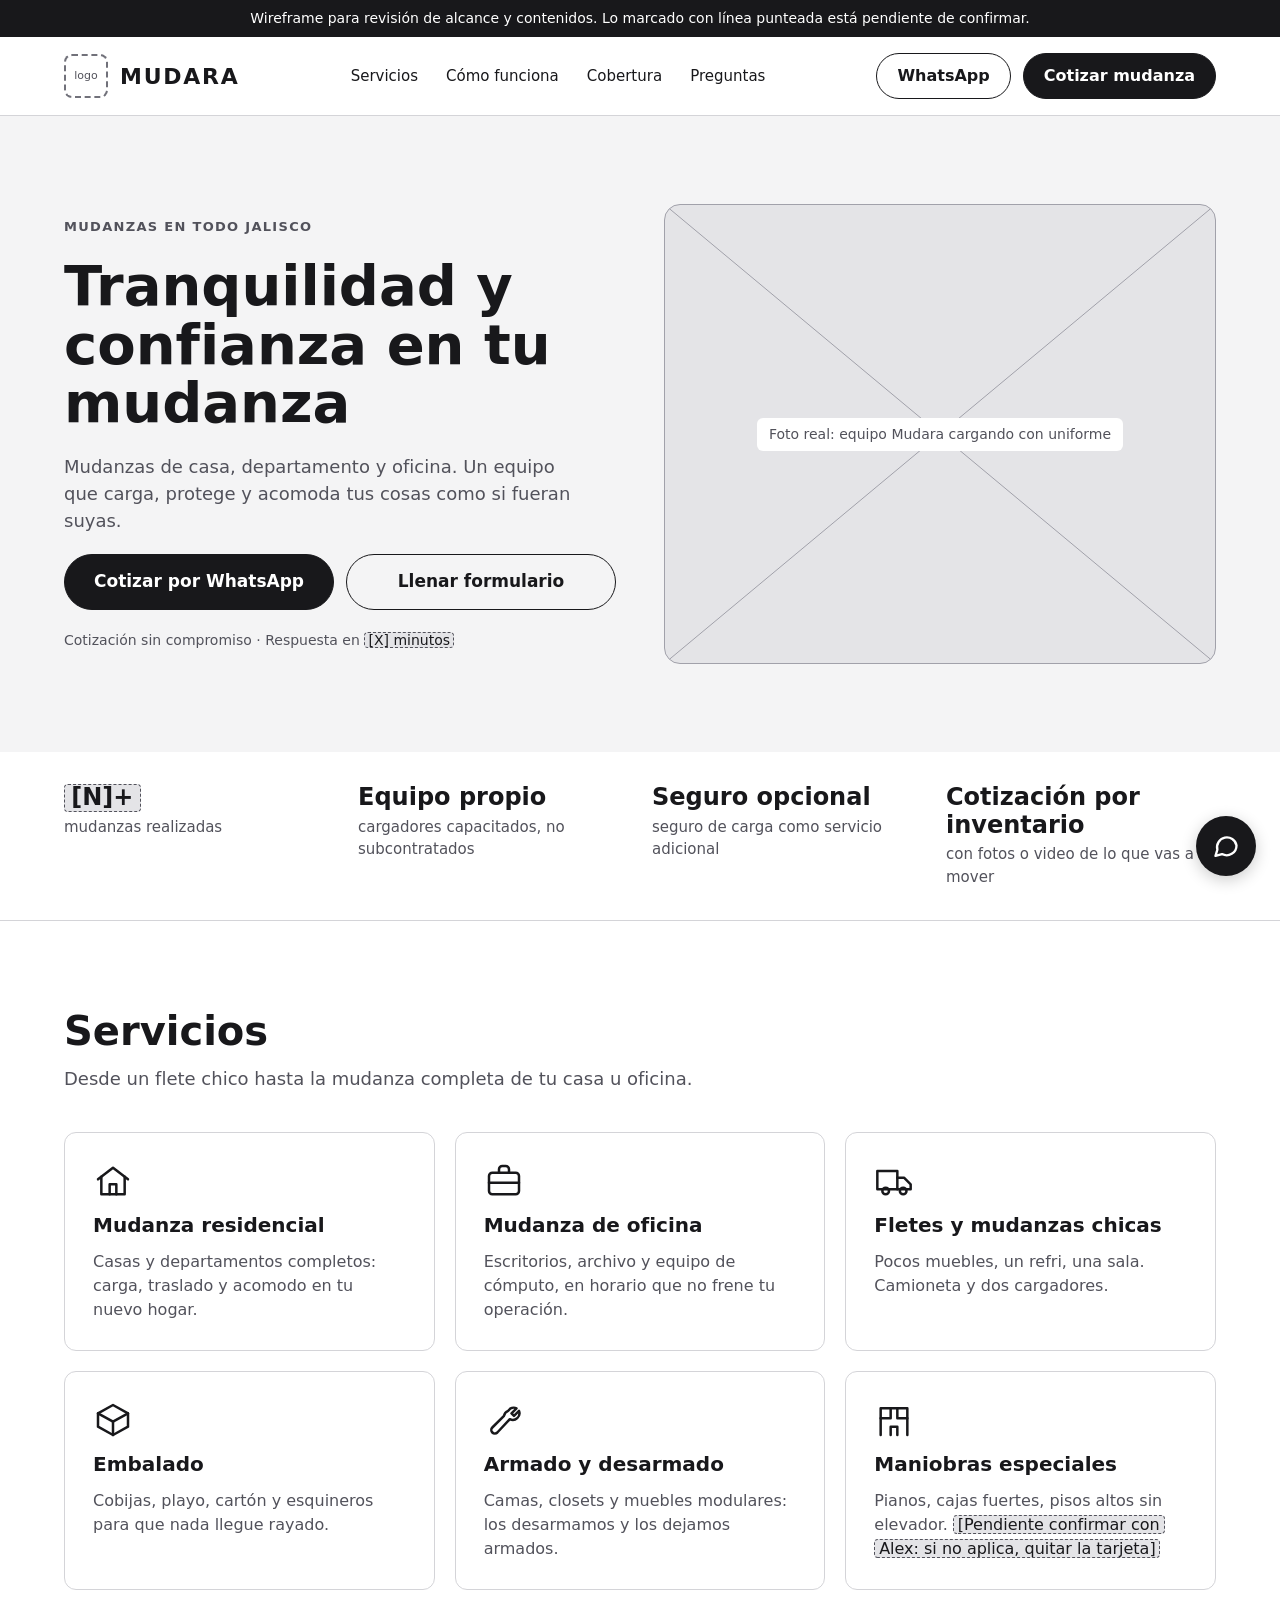
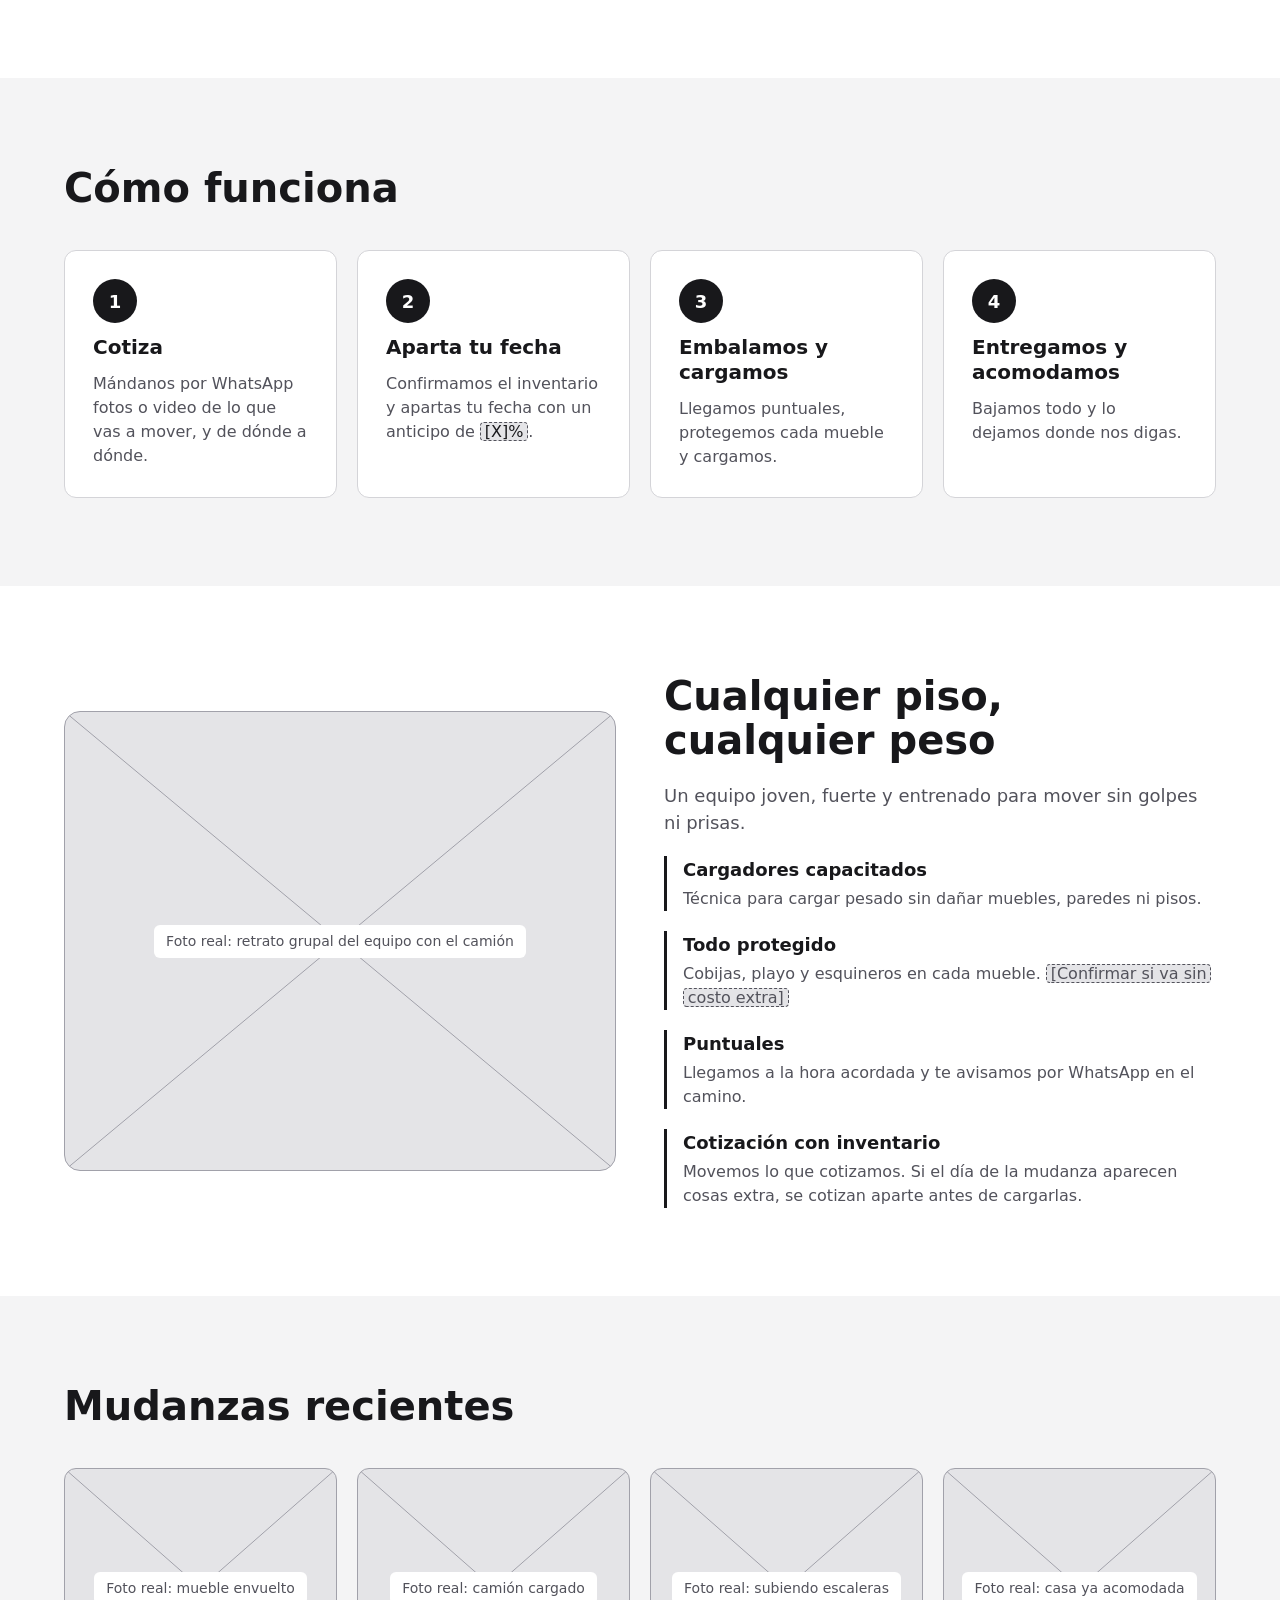
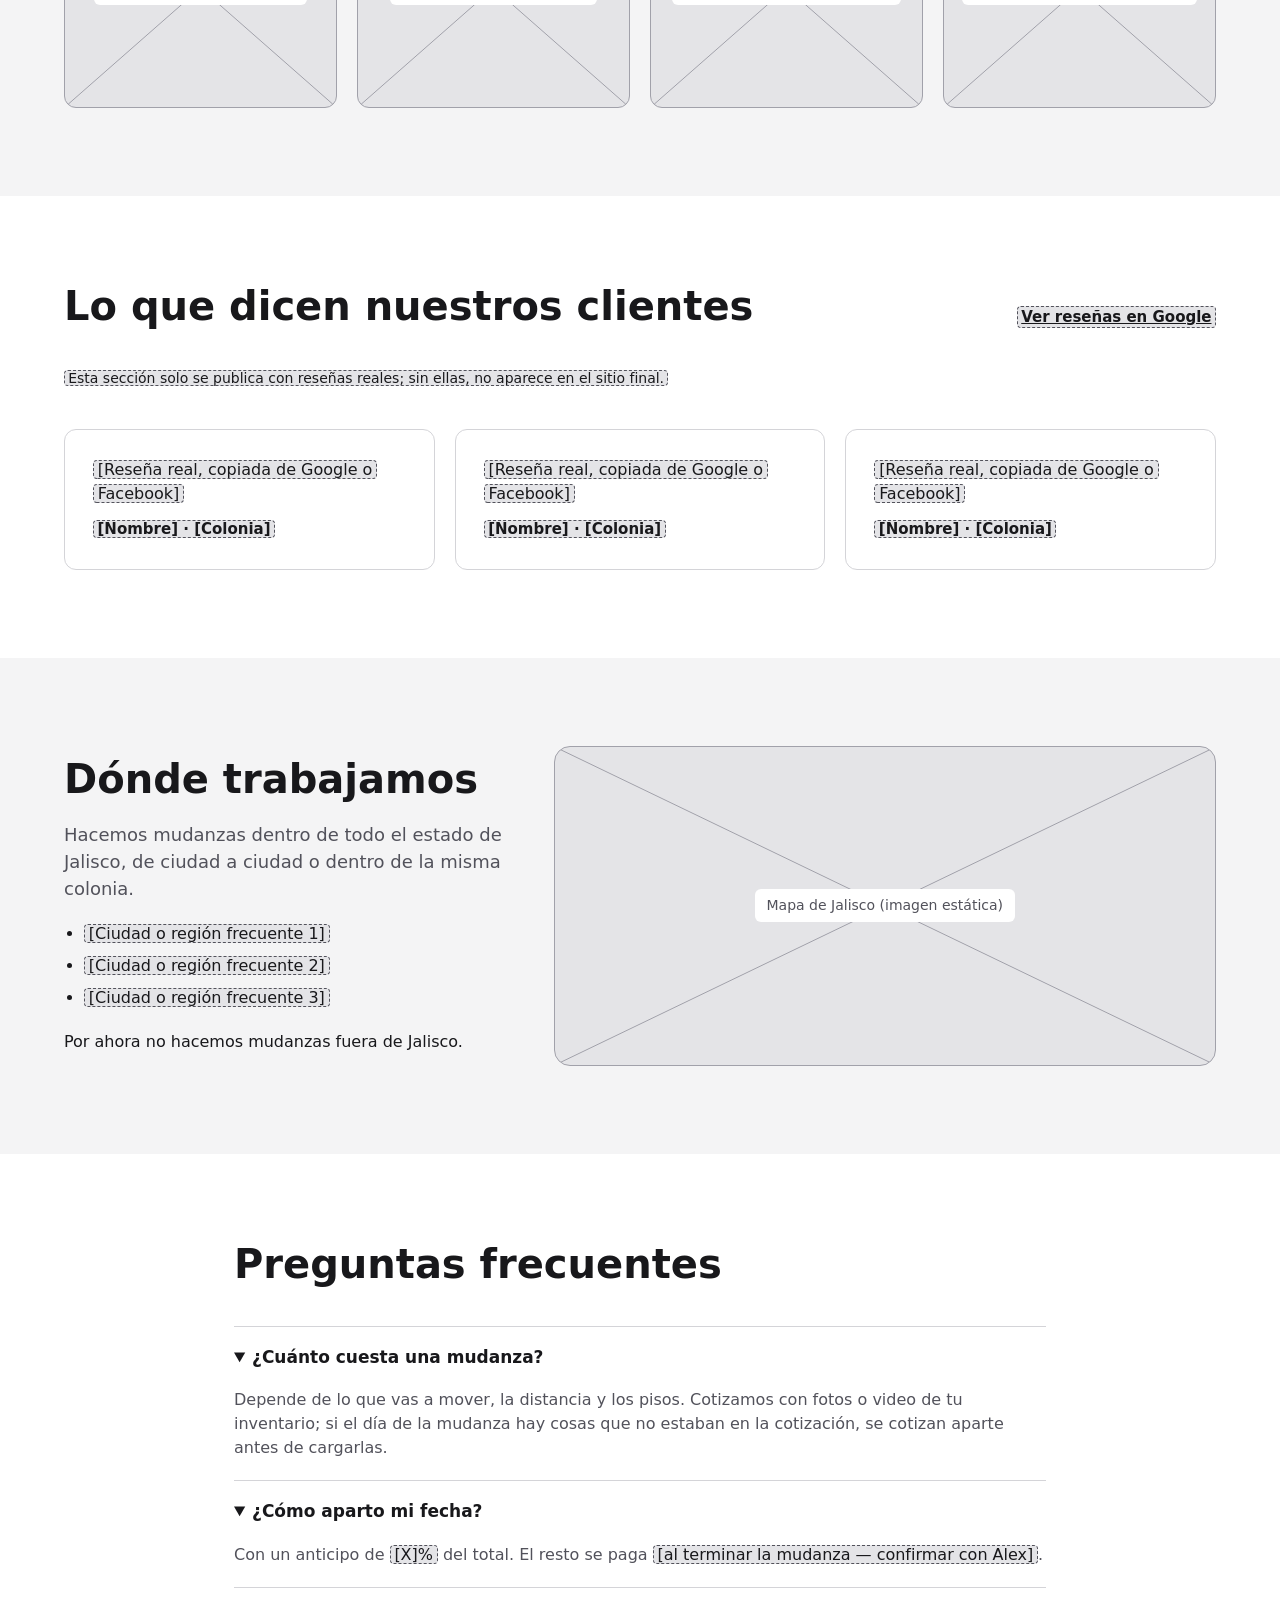
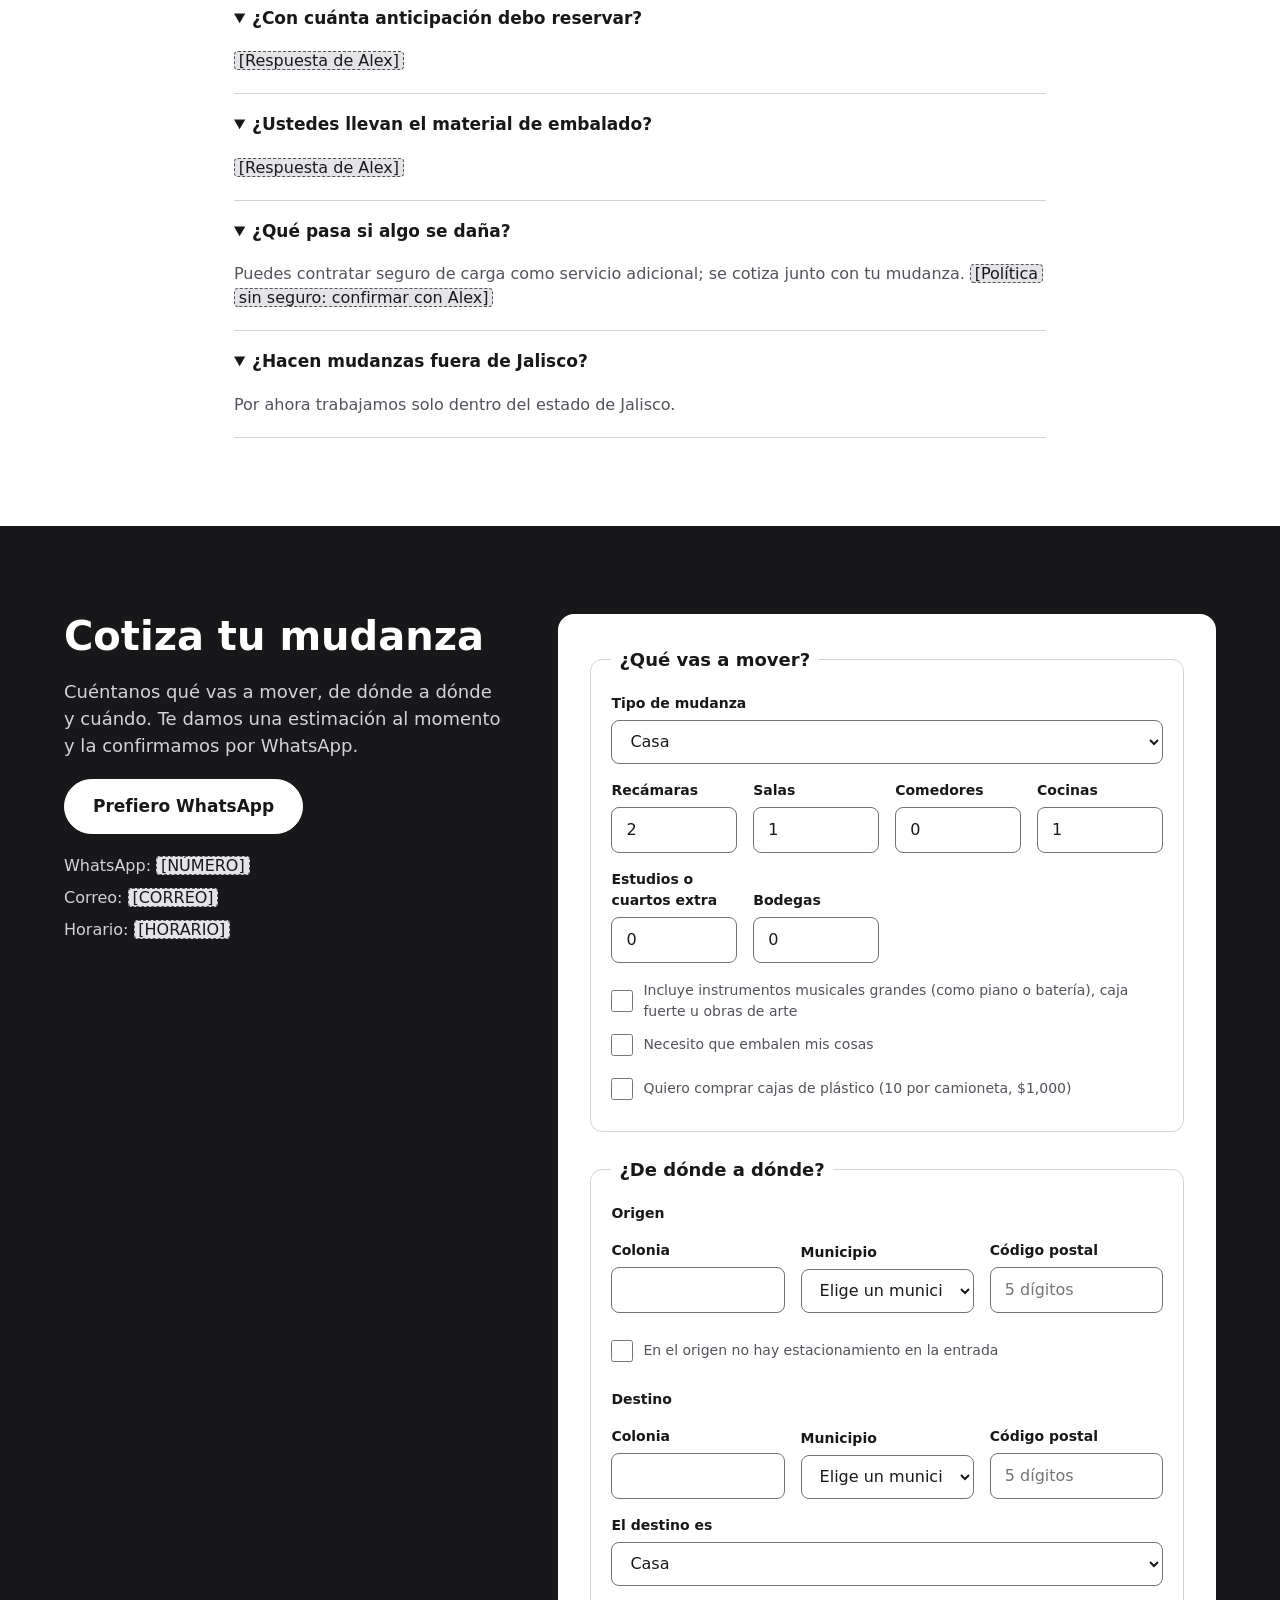
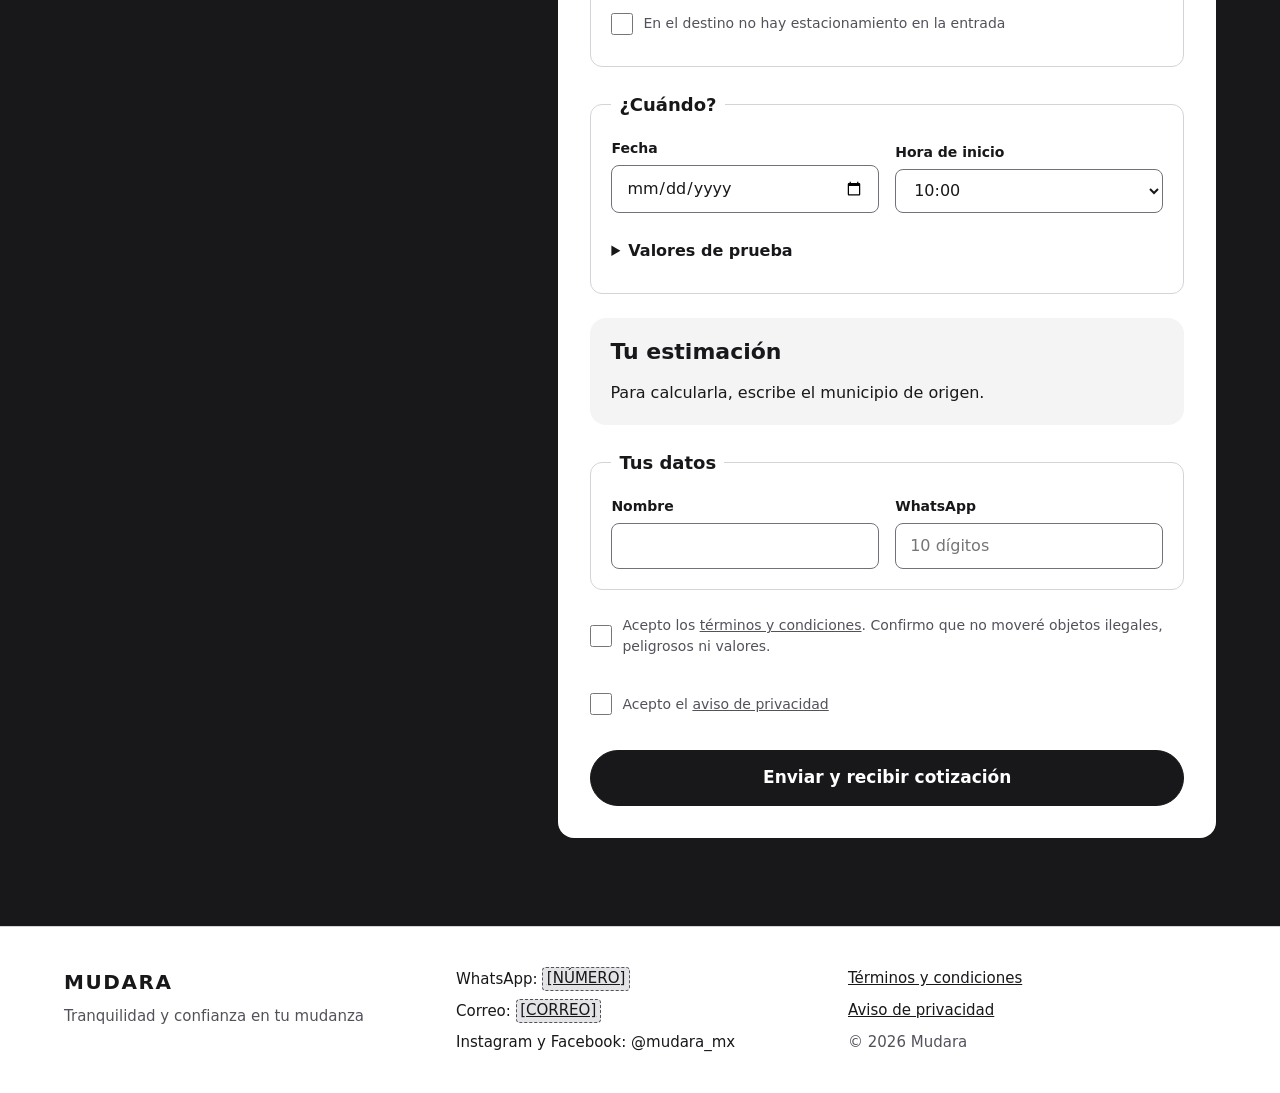
==== index.html @ be25992a "Cotizador en la página, términos y casillas de aceptación Co-Authored-By: Claude Fable 5.2 <noreply@" ====
<!doctype html>
<html lang="es-MX">
<head>
<meta charset="utf-8">
<meta name="viewport" content="width=device-width, initial-scale=1">
<link rel="icon" href="data:,">
<title>Mudara | Mudanzas en Jalisco</title>
<meta name="description" content="Mudanzas en Jalisco de casa, departamento y oficina, con embalado y equipo propio. Pide tu cotización por WhatsApp o con nuestro formulario.">
<!-- Versión de revisión: quitar esta línea al lanzar (ver README) -->
<meta name="robots" content="noindex, nofollow">
<meta property="og:type" content="website">
<meta property="og:locale" content="es_MX">
<meta property="og:site_name" content="Mudara">
<meta property="og:title" content="Mudara | Mudanzas en Jalisco">
<meta property="og:description" content="Tranquilidad y confianza en tu mudanza. Cotiza por WhatsApp o con nuestro formulario.">
<meta property="og:image" content="https://danilili.github.io/mudara-web/assets/img/og.jpg">
<meta property="og:image:width" content="1200">
<meta property="og:image:height" content="630">
<meta name="twitter:card" content="summary_large_image">
<meta name="twitter:title" content="Mudara | Mudanzas en Jalisco">
<meta name="twitter:description" content="Tranquilidad y confianza en tu mudanza. Cotiza por WhatsApp o con nuestro formulario.">
<meta name="twitter:image" content="https://danilili.github.io/mudara-web/assets/img/og.jpg">
<link rel="stylesheet" href="assets/css/tokens.css">
<link rel="stylesheet" href="assets/css/main.css?v=4">
</head>
<body>
<a class="saltar" href="#contenido">Saltar al contenido</a>

<div class="aviso-revision" data-solo-revision>Wireframe para revisión de alcance y contenidos. Lo marcado con línea punteada está pendiente de confirmar.</div>

<header class="encabezado">
  <div class="contenedor">
    <div class="encabezado-fila">
      <a class="marca" href="#inicio">
        <span class="marca-logo">logo</span>
        <span class="marca-nombre">MUDARA</span>
      </a>
      <nav class="nav-principal" aria-label="Principal">
        <a href="#servicios">Servicios</a>
        <a href="#como-funciona">Cómo funciona</a>
        <a href="#cobertura">Cobertura</a>
        <a href="#preguntas">Preguntas</a>
      </nav>
      <div class="encabezado-acciones">
        <a class="boton boton-borde" href="#cotizar" data-whatsapp>WhatsApp</a>
        <a class="boton boton-relleno" href="#cotizar">Cotizar mudanza</a>
      </div>
      <button class="boton-menu" type="button" aria-label="Abrir menú" aria-expanded="false" aria-controls="menu-movil" data-menu-boton>
        <svg aria-hidden="true" width="24" height="24" viewBox="0 0 24 24" fill="none" stroke="currentColor" stroke-width="2" stroke-linecap="round"><path d="M4 7h16M4 12h16M4 17h16"/></svg>
      </button>
    </div>
    <nav class="menu-movil" id="menu-movil" aria-label="Menú" hidden data-menu>
      <a href="#servicios">Servicios</a>
      <a href="#como-funciona">Cómo funciona</a>
      <a href="#cobertura">Cobertura</a>
      <a href="#preguntas">Preguntas</a>
    </nav>
  </div>
</header>

<main id="contenido">

<section class="seccion seccion-alterna" id="inicio">
  <div class="contenedor portada-rejilla">
    <div class="portada-texto">
      <span class="etiqueta">Mudanzas en todo Jalisco</span>
      <h1>Tranquilidad y confianza en tu mudanza</h1>
      <p class="intro">Mudanzas de casa, departamento y oficina. Un equipo que carga, protege y acomoda tus cosas como si fueran suyas.</p>
      <div class="acciones">
        <a class="boton boton-relleno boton-grande" href="#cotizar" data-whatsapp>Cotizar por WhatsApp</a>
        <a class="boton boton-borde boton-grande" href="#cotizar">Llenar formulario</a>
      </div>
      <p class="microcopy">Cotización sin compromiso · Respuesta en <span class="pendiente" data-config="tiempoRespuesta">[X] minutos</span></p>
    </div>
    <div class="foto foto-alta" role="img" aria-label="Espacio para foto real del equipo Mudara cargando con uniforme">
      <svg aria-hidden="true" viewBox="0 0 100 100" preserveAspectRatio="none"><line x1="0" y1="0" x2="100" y2="100"/><line x1="100" y1="0" x2="0" y2="100"/></svg>
      <span>Foto real: equipo Mudara cargando con uniforme</span>
    </div>
  </div>
</section>

<section class="franja" aria-label="Por qué confiar en Mudara">
  <div class="contenedor franja-rejilla">
    <div class="dato" data-config-hide-if-empty>
      <strong class="pendiente" data-config="mudanzasRealizadas">[N]+</strong>
      <span>mudanzas realizadas</span>
    </div>
    <div class="dato"><strong>Equipo propio</strong><span>cargadores capacitados, no subcontratados</span></div>
    <div class="dato"><strong>Seguro opcional</strong><span>seguro de carga como servicio adicional</span></div>
    <div class="dato"><strong>Cotización por inventario</strong><span>con fotos o video de lo que vas a mover</span></div>
  </div>
</section>

<section class="seccion" id="servicios">
  <div class="contenedor pila">
    <div class="titulo-seccion">
      <h2>Servicios</h2>
      <p class="intro">Desde un flete chico hasta la mudanza completa de tu casa u oficina.</p>
    </div>
    <div class="rejilla-tarjetas">
      <article class="tarjeta">
        <svg class="icono" aria-hidden="true" viewBox="0 0 24 24"><path d="M3 11l9-7 9 7"/><path d="M5 9.5V20h14V9.5"/><path d="M10 20v-6h4v6"/></svg>
        <h3>Mudanza residencial</h3>
        <p>Casas y departamentos completos: carga, traslado y acomodo en tu nuevo hogar.</p>
      </article>
      <article class="tarjeta">
        <svg class="icono" aria-hidden="true" viewBox="0 0 24 24"><rect x="3" y="7" width="18" height="13" rx="2"/><path d="M9 7V5a2 2 0 0 1 2-2h2a2 2 0 0 1 2 2v2"/><path d="M3 13h18"/></svg>
        <h3>Mudanza de oficina</h3>
        <p>Escritorios, archivo y equipo de cómputo, en horario que no frene tu operación.</p>
      </article>
      <article class="tarjeta">
        <svg class="icono" aria-hidden="true" viewBox="0 0 24 24"><path d="M2 6h12v11H2z"/><path d="M14 10h4l4 4v3h-8"/><circle cx="7" cy="18" r="2"/><circle cx="17.5" cy="18" r="2"/></svg>
        <h3>Fletes y mudanzas chicas</h3>
        <p>Pocos muebles, un refri, una sala. Camioneta y dos cargadores.</p>
      </article>
      <article class="tarjeta">
        <svg class="icono" aria-hidden="true" viewBox="0 0 24 24"><path d="M12 3l9 5v8l-9 5-9-5V8z"/><path d="M3 8l9 5 9-5"/><path d="M12 13v8"/></svg>
        <h3>Embalado</h3>
        <p>Cobijas, playo, cartón y esquineros para que nada llegue rayado.</p>
      </article>
      <article class="tarjeta">
        <svg class="icono" aria-hidden="true" viewBox="0 0 24 24"><path d="M14.5 6.5a4 4 0 0 1 5-1.5l-3 3 1.5 1.5 3-3a4 4 0 0 1-5.5 5L8 19.5a2.1 2.1 0 0 1-3-3l7-7a4 4 0 0 1 2.5-3z"/></svg>
        <h3>Armado y desarmado</h3>
        <p>Camas, closets y muebles modulares: los desarmamos y los dejamos armados.</p>
      </article>
      <article class="tarjeta">
        <svg class="icono" aria-hidden="true" viewBox="0 0 24 24"><path d="M4 21V5h16v16"/><path d="M4 11h6V5"/><path d="M10 21v-5h4v5"/><path d="M14 5v6h6"/></svg>
        <h3>Maniobras especiales</h3>
        <p>Pianos, cajas fuertes, pisos altos sin elevador. <span class="pendiente">[Pendiente confirmar con Alex: si no aplica, quitar la tarjeta]</span></p>
      </article>
    </div>
  </div>
</section>

<section class="seccion seccion-alterna" id="como-funciona">
  <div class="contenedor pila">
    <h2>Cómo funciona</h2>
    <ol class="rejilla-tarjetas rejilla-pasos">
      <li class="tarjeta">
        <span class="numero" aria-hidden="true">1</span>
        <h3>Cotiza</h3>
        <p>Mándanos por WhatsApp fotos o video de lo que vas a mover, y de dónde a dónde.</p>
      </li>
      <li class="tarjeta">
        <span class="numero" aria-hidden="true">2</span>
        <h3>Aparta tu fecha</h3>
        <p>Confirmamos el inventario y apartas tu fecha con un anticipo de <span class="pendiente" data-config="anticipoPorcentaje">[X]%</span>.</p>
      </li>
      <li class="tarjeta">
        <span class="numero" aria-hidden="true">3</span>
        <h3>Embalamos y cargamos</h3>
        <p>Llegamos puntuales, protegemos cada mueble y cargamos.</p>
      </li>
      <li class="tarjeta">
        <span class="numero" aria-hidden="true">4</span>
        <h3>Entregamos y acomodamos</h3>
        <p>Bajamos todo y lo dejamos donde nos digas.</p>
      </li>
    </ol>
  </div>
</section>

<section class="seccion" aria-labelledby="equipo-titulo">
  <div class="contenedor equipo-rejilla">
    <div class="foto foto-alta" role="img" aria-label="Espacio para retrato grupal real del equipo con el camión">
      <svg aria-hidden="true" viewBox="0 0 100 100" preserveAspectRatio="none"><line x1="0" y1="0" x2="100" y2="100"/><line x1="100" y1="0" x2="0" y2="100"/></svg>
      <span>Foto real: retrato grupal del equipo con el camión</span>
    </div>
    <div class="equipo-texto">
      <h2 id="equipo-titulo">Cualquier piso, cualquier peso</h2>
      <p class="intro">Un equipo joven, fuerte y entrenado para mover sin golpes ni prisas.</p>
      <ul class="razones">
        <li><strong>Cargadores capacitados</strong><span>Técnica para cargar pesado sin dañar muebles, paredes ni pisos.</span></li>
        <li><strong>Todo protegido</strong><span>Cobijas, playo y esquineros en cada mueble. <span class="pendiente">[Confirmar si va sin costo extra]</span></span></li>
        <li><strong>Puntuales</strong><span>Llegamos a la hora acordada y te avisamos por WhatsApp en el camino.</span></li>
        <li><strong>Cotización con inventario</strong><span>Movemos lo que cotizamos. Si el día de la mudanza aparecen cosas extra, se cotizan aparte antes de cargarlas.</span></li>
      </ul>
    </div>
  </div>
</section>

<section class="seccion seccion-alterna" aria-labelledby="recientes-titulo">
  <div class="contenedor pila">
    <h2 id="recientes-titulo">Mudanzas recientes</h2>
    <div class="galeria">
      <div class="foto" role="img" aria-label="Espacio para foto real de un mueble envuelto">
        <svg aria-hidden="true" viewBox="0 0 100 100" preserveAspectRatio="none"><line x1="0" y1="0" x2="100" y2="100"/><line x1="100" y1="0" x2="0" y2="100"/></svg>
        <span>Foto real: mueble envuelto</span>
      </div>
      <div class="foto" role="img" aria-label="Espacio para foto real del camión cargado">
        <svg aria-hidden="true" viewBox="0 0 100 100" preserveAspectRatio="none"><line x1="0" y1="0" x2="100" y2="100"/><line x1="100" y1="0" x2="0" y2="100"/></svg>
        <span>Foto real: camión cargado</span>
      </div>
      <div class="foto" role="img" aria-label="Espacio para foto real del equipo subiendo escaleras">
        <svg aria-hidden="true" viewBox="0 0 100 100" preserveAspectRatio="none"><line x1="0" y1="0" x2="100" y2="100"/><line x1="100" y1="0" x2="0" y2="100"/></svg>
        <span>Foto real: subiendo escaleras</span>
      </div>
      <div class="foto" role="img" aria-label="Espacio para foto real de una casa ya acomodada">
        <svg aria-hidden="true" viewBox="0 0 100 100" preserveAspectRatio="none"><line x1="0" y1="0" x2="100" y2="100"/><line x1="100" y1="0" x2="0" y2="100"/></svg>
        <span>Foto real: casa ya acomodada</span>
      </div>
    </div>
  </div>
</section>

<section class="seccion" aria-labelledby="resenas-titulo" data-resenas hidden>
  <div class="contenedor pila">
    <div class="resenas-titulo">
      <h2 id="resenas-titulo">Lo que dicen nuestros clientes</h2>
      <a class="pendiente" href="#resenas-titulo" data-resenas-enlace>Ver reseñas en Google</a>
    </div>
    <p class="nota-revision" data-resenas-nota><span class="pendiente">Esta sección solo se publica con reseñas reales; sin ellas, no aparece en el sitio final.</span></p>
    <div class="rejilla-tarjetas" data-resenas-lista>
      <figure class="tarjeta resena"><blockquote><span class="pendiente">[Reseña real, copiada de Google o Facebook]</span></blockquote><figcaption><span class="pendiente">[Nombre] · [Colonia]</span></figcaption></figure>
      <figure class="tarjeta resena"><blockquote><span class="pendiente">[Reseña real, copiada de Google o Facebook]</span></blockquote><figcaption><span class="pendiente">[Nombre] · [Colonia]</span></figcaption></figure>
      <figure class="tarjeta resena"><blockquote><span class="pendiente">[Reseña real, copiada de Google o Facebook]</span></blockquote><figcaption><span class="pendiente">[Nombre] · [Colonia]</span></figcaption></figure>
    </div>
  </div>
</section>

<section class="seccion seccion-alterna" id="cobertura">
  <div class="contenedor cobertura-rejilla">
    <div class="cobertura-texto">
      <h2>Dónde trabajamos</h2>
      <p class="intro">Hacemos mudanzas dentro de todo el estado de Jalisco, de ciudad a ciudad o dentro de la misma colonia.</p>
      <ul class="lista-ciudades" data-ciudades>
        <li><span class="pendiente">[Ciudad o región frecuente 1]</span></li>
        <li><span class="pendiente">[Ciudad o región frecuente 2]</span></li>
        <li><span class="pendiente">[Ciudad o región frecuente 3]</span></li>
      </ul>
      <p>Por ahora no hacemos mudanzas fuera de Jalisco.</p>
    </div>
    <div class="foto" role="img" aria-label="Espacio para mapa estático de Jalisco">
      <svg aria-hidden="true" viewBox="0 0 100 100" preserveAspectRatio="none"><line x1="0" y1="0" x2="100" y2="100"/><line x1="100" y1="0" x2="0" y2="100"/></svg>
      <span>Mapa de Jalisco (imagen estática)</span>
    </div>
  </div>
</section>

<section class="seccion" id="preguntas">
  <div class="contenedor preguntas pila">
    <h2>Preguntas frecuentes</h2>
    <div class="preguntas-lista">
      <details>
        <summary>¿Cuánto cuesta una mudanza?</summary>
        <p>Depende de lo que vas a mover, la distancia y los pisos. Cotizamos con fotos o video de tu inventario; si el día de la mudanza hay cosas que no estaban en la cotización, se cotizan aparte antes de cargarlas.</p>
      </details>
      <details>
        <summary>¿Cómo aparto mi fecha?</summary>
        <p>Con un anticipo de <span class="pendiente" data-config="anticipoPorcentaje">[X]%</span> del total. El resto se paga <span class="pendiente">[al terminar la mudanza — confirmar con Alex]</span>.</p>
      </details>
      <details>
        <summary>¿Con cuánta anticipación debo reservar?</summary>
        <p><span class="pendiente">[Respuesta de Alex]</span></p>
      </details>
      <details>
        <summary>¿Ustedes llevan el material de embalado?</summary>
        <p><span class="pendiente">[Respuesta de Alex]</span></p>
      </details>
      <details>
        <summary>¿Qué pasa si algo se daña?</summary>
        <p>Puedes contratar seguro de carga como servicio adicional; se cotiza junto con tu mudanza. <span class="pendiente">[Política sin seguro: confirmar con Alex]</span></p>
      </details>
      <details>
        <summary>¿Hacen mudanzas fuera de Jalisco?</summary>
        <p>Por ahora trabajamos solo dentro del estado de Jalisco.</p>
      </details>
    </div>
  </div>
</section>

<section class="seccion seccion-oscura" id="cotizar">
  <div class="contenedor cotizar-rejilla">
    <div class="cotizar-texto">
      <h2>Cotiza tu mudanza</h2>
      <p class="intro">Cuéntanos qué vas a mover, de dónde a dónde y cuándo. Te damos una estimación al momento y la confirmamos por WhatsApp.</p>
      <a class="boton boton-claro boton-grande" href="#cotizar" data-whatsapp>Prefiero WhatsApp</a>
      <div class="cotizar-datos">
        <span>WhatsApp: <span class="pendiente" data-config="whatsapp">[NÚMERO]</span></span>
        <span>Correo: <span class="pendiente" data-config="correo">[CORREO]</span></span>
        <span>Horario: <span class="pendiente" data-config="horario">[HORARIO]</span></span>
      </div>
    </div>

    <form class="formulario cotizador-form" data-formulario data-cotizador>
      <fieldset>
        <legend>¿Qué vas a mover?</legend>
        <label class="campo">Tipo de mudanza
          <select name="tipo">
            <option value="casa">Casa</option>
            <option value="departamento">Departamento</option>
            <option value="oficina">Oficina</option>
            <option value="flete">Solo unas cuantas cosas (flete)</option>
          </select>
        </label>
        <div class="rejilla-numeros" data-tipos="departamento">
          <label class="campo">¿En qué piso está?
            <select name="origenPiso">
              <option value="1">Planta baja</option><option value="2">2.º piso</option><option value="3">3.er piso</option><option value="4">4.º piso</option><option value="5">5.º piso o más</option>
            </select>
          </label>
          <label class="campo-acepto"><input type="checkbox" name="origenElevador"> <span>El edificio tiene elevador</span></label>
        </div>
        <div class="rejilla-numeros" data-tipos="casa departamento">
          <label class="campo">Recámaras <input type="number" name="recamaras" min="0" max="20" value="2" inputmode="numeric"></label>
          <label class="campo">Salas <input type="number" name="salas" min="0" max="20" value="1" inputmode="numeric"></label>
          <label class="campo">Comedores <input type="number" name="comedores" min="0" max="20" value="0" inputmode="numeric"></label>
          <label class="campo">Cocinas <input type="number" name="cocinas" min="0" max="20" value="1" inputmode="numeric"></label>
          <label class="campo">Estudios o cuartos extra <input type="number" name="estudios" min="0" max="20" value="0" inputmode="numeric"></label>
          <label class="campo" data-tipos="casa">Bodegas <input type="number" name="bodegas" min="0" max="20" value="0" inputmode="numeric"></label>
        </div>
        <div data-tipos="casa departamento">
          <label class="campo-acepto"><input type="checkbox" name="especiales"> <span>Incluye instrumentos musicales grandes (como piano o batería), caja fuerte u obras de arte</span></label>
          <label class="campo-acepto"><input type="checkbox" name="embalado"> <span>Necesito que embalen mis cosas</span></label>
          <label class="campo-acepto"><input type="checkbox" name="cajas"> <span>Quiero comprar cajas de plástico (10 por camioneta, $1,000)</span></label>
        </div>
      </fieldset>

      <fieldset>
        <legend>¿De dónde a dónde?</legend>
        <p class="acceso-titulo">Origen</p>
        <div class="rejilla-numeros">
          <label class="campo">Colonia
            <input type="text" name="origenColonia" required data-error="Escribe la colonia de origen.">
          </label>
          <label class="campo">Municipio
            <select name="origen">
              <option value="">Elige un municipio</option>
              <option>Guadalajara</option><option>Zapopan</option><option>San Pedro Tlaquepaque</option><option>Tonalá</option><option>Tlajomulco de Zúñiga</option><option>El Salto</option><option>Ixtlahuacán de los Membrillos</option><option>Juanacatlán</option><option>Zapotlanejo</option><option>Acatlán de Juárez</option>
              <option value="fuera">Otro (fuera de la zona)</option>
            </select>
          </label>
          <label class="campo">Código postal
            <input type="text" name="origenCP" inputmode="numeric" pattern="[0-9]{5}" maxlength="5" placeholder="5 dígitos" required data-error="Escribe el código postal de origen a 5 dígitos.">
          </label>
        </div>
        <label class="campo-acepto"><input type="checkbox" name="origenSinEstacionar"> <span>En el origen no hay estacionamiento en la entrada</span></label>
        <p class="acceso-titulo">Destino</p>
        <div class="rejilla-numeros">
          <label class="campo">Colonia
            <input type="text" name="destinoColonia" required data-error="Escribe la colonia de destino.">
          </label>
          <label class="campo">Municipio
            <select name="destino">
              <option value="">Elige un municipio</option>
              <option>Guadalajara</option><option>Zapopan</option><option>San Pedro Tlaquepaque</option><option>Tonalá</option><option>Tlajomulco de Zúñiga</option><option>El Salto</option><option>Ixtlahuacán de los Membrillos</option><option>Juanacatlán</option><option>Zapotlanejo</option><option>Acatlán de Juárez</option>
              <option value="fuera">Otro (fuera de la zona)</option>
            </select>
          </label>
          <label class="campo">Código postal
            <input type="text" name="destinoCP" inputmode="numeric" pattern="[0-9]{5}" maxlength="5" placeholder="5 dígitos" required data-error="Escribe el código postal de destino a 5 dígitos.">
          </label>
        </div>
        <label class="campo">El destino es
          <select name="destinoTipo">
            <option value="casa">Casa</option>
            <option value="departamento">Departamento</option>
          </select>
        </label>
        <div class="rejilla-numeros" data-destino-depto>
          <label class="campo">¿En qué piso está el destino?
            <select name="destinoPiso">
              <option value="1">Planta baja</option><option value="2">2.º piso</option><option value="3">3.er piso</option><option value="4">4.º piso</option><option value="5">5.º piso o más</option>
            </select>
          </label>
          <label class="campo-acepto"><input type="checkbox" name="destinoElevador"> <span>El edificio tiene elevador</span></label>
        </div>
        <label class="campo-acepto"><input type="checkbox" name="destinoSinEstacionar"> <span>En el destino no hay estacionamiento en la entrada</span></label>
      </fieldset>

      <fieldset>
        <legend>¿Cuándo?</legend>
        <div class="rejilla-numeros">
          <label class="campo">Fecha <input type="date" name="fecha"></label>
          <label class="campo">Hora de inicio
            <select name="horario">
              <option>10:00</option><option>12:00</option><option>14:00</option><option>16:00</option><option>18:00</option><option>20:00</option>
            </select>
          </label>
        </div>
        <details class="supuestos" data-solo-revision>
          <summary>Valores de prueba</summary>
          <label class="campo">Precio de la gasolina por litro <input type="number" name="gasolina" min="0" step="0.01" inputmode="decimal"></label>
          <label class="campo">Kilómetros reales (vacío usa el promedio) <input type="number" name="km" min="0" step="0.1" inputmode="decimal"></label>
        </details>
      </fieldset>

      <div class="cotizador-resultado" aria-live="polite" data-resultado></div>

      <fieldset>
        <legend>Tus datos</legend>
        <div class="rejilla-numeros">
          <label class="campo">Nombre
            <input type="text" name="nombre" autocomplete="name" required data-mensaje="Nombre" data-error="Escribe tu nombre.">
          </label>
          <label class="campo">WhatsApp
            <input type="tel" name="whatsapp" autocomplete="tel-national" inputmode="numeric" pattern="[0-9]{10}" maxlength="10" placeholder="10 dígitos" required data-mensaje="WhatsApp" data-error="Escribe tu WhatsApp a 10 dígitos, sin espacios.">
          </label>
        </div>
      </fieldset>
      <input type="hidden" name="solicitud" data-mensaje="Solicitud" data-resumen>
      <div class="trampa" aria-hidden="true">
        <label>No llenar este campo
          <input type="text" name="sitio" tabindex="-1" autocomplete="off" data-trampa>
        </label>
      </div>
      <label class="campo-acepto">
        <input type="checkbox" required data-error="Para enviar, acepta los términos y condiciones.">
        <span>Acepto los <a href="terminos.html" target="_blank" rel="noopener">términos y condiciones</a>. Confirmo que no moveré objetos ilegales, peligrosos ni valores.</span>
      </label>
      <label class="campo-acepto">
        <input type="checkbox" required data-error="Para enviar, acepta el aviso de privacidad.">
        <span>Acepto el <a href="aviso-de-privacidad.html" target="_blank" rel="noopener">aviso de privacidad</a></span>
      </label>
      <button class="boton boton-relleno boton-grande" type="submit">Enviar y recibir cotización</button>
      <div class="formulario-estado" role="status" tabindex="-1" hidden data-formulario-estado></div>
    </form>
  </div>
</section>

</main>

<footer class="pie">
  <div class="contenedor pie-rejilla">
    <div class="pie-columna">
      <span class="pie-marca">MUDARA</span>
      <span class="texto-secundario">Tranquilidad y confianza en tu mudanza</span>
    </div>
    <div class="pie-columna">
      <span>WhatsApp: <a class="pendiente" href="#cotizar" data-config="whatsapp">[NÚMERO]</a></span>
      <span>Correo: <a class="pendiente" href="#cotizar" data-config="correo">[CORREO]</a></span>
      <span>Instagram y Facebook: @mudara_mx</span>
    </div>
    <div class="pie-columna">
      <a href="terminos.html">Términos y condiciones</a>
      <a href="aviso-de-privacidad.html">Aviso de privacidad</a>
      <span class="texto-secundario">© <span data-anio>2026</span> Mudara</span>
    </div>
  </div>
</footer>

<a class="whatsapp-flotante" href="#cotizar" aria-label="Escribir por WhatsApp" data-whatsapp>
  <svg aria-hidden="true" width="28" height="28" viewBox="0 0 24 24" fill="none" stroke="currentColor" stroke-width="2" stroke-linecap="round" stroke-linejoin="round"><path d="M21 11.5a8.4 8.4 0 0 1-12.4 7.4L3 20.5l1.6-5.4A8.4 8.4 0 1 1 21 11.5z"/></svg>
</a>
<div class="barra-movil">
  <a class="boton boton-borde" href="#cotizar" data-whatsapp>WhatsApp</a>
  <a class="boton boton-relleno" href="#cotizar">Cotizar</a>
</div>

<script src="assets/js/config.js?v=4"></script>
<script src="assets/js/main.js?v=4"></script>
<script src="assets/js/cotizador.js?v=4"></script>
</body>
</html>
---- assets/css/tokens.css ----
/* Marca de Mudara: cambia estos valores y se re-colorea todo el sitio.
   main.css solo usa estas variables, nunca colores ni fuentes directos.
   Paleta actual: escala de grises del wireframe, hasta recibir la marca de Dalid. */
:root {
  /* Color */
  --color-fondo: #FFFFFF;
  --color-fondo-alterno: #F4F4F5;
  --color-fondo-oscuro: #18181B;
  --color-texto: #18181B;
  --color-texto-secundario: #52525B;
  --color-texto-sobre-oscuro: #FFFFFF;
  --color-texto-secundario-sobre-oscuro: #D4D4D8;
  --color-borde: #D4D4D8;
  --color-borde-fuerte: #71717A;
  --color-acento: #18181B;
  --color-acento-hover: #3F3F46;
  --color-texto-sobre-acento: #FFFFFF;
  --color-placeholder: #E4E4E7;
  --color-placeholder-linea: #A1A1AA;
  --color-pendiente-fondo: #E4E4E7;
  --color-pendiente-borde: #52525B;
  --color-sombra: rgba(0, 0, 0, 0.2);

  /* Tipografía */
  --fuente-titulos: system-ui, -apple-system, "Segoe UI", sans-serif;
  --fuente-texto: system-ui, -apple-system, "Segoe UI", sans-serif;
  --peso-titulos: 800;
  --texto-h1: 2.5rem;
  --texto-h2: 2rem;
  --texto-cuerpo: 1rem;
  --texto-intro: 1.0625rem;

  /* Forma */
  --radio: 12px;
  --radio-chico: 8px;
  --radio-grande: 16px;
  --radio-pildora: 999px;

  /* Espaciado */
  --contenedor: 1200px;
  --margen-lateral: 20px;
  --seccion-y: 48px;
  --espacio: 20px;
  --alto-boton: 44px;
  --alto-encabezado: 77px;
  --alto-barra-movil: 72px;
}

@media (min-width: 768px) {
  :root {
    --texto-h1: 3.5rem;
    --texto-h2: 2.5rem;
    --texto-intro: 1.125rem;
    --margen-lateral: 24px;
    --seccion-y: 88px;
  }
}
---- assets/css/main.css ----
/* Estilos de Mudara. Mobile first. Colores, fuentes y medidas viven en tokens.css. */

*, *::before, *::after { box-sizing: border-box; }

html { scroll-behavior: smooth; scroll-padding-top: calc(var(--alto-encabezado) + 12px); -webkit-text-size-adjust: 100%; }

body {
  margin: 0;
  padding-bottom: var(--alto-barra-movil);
  background: var(--color-fondo);
  color: var(--color-texto);
  font-family: var(--fuente-texto);
  font-size: var(--texto-cuerpo);
  line-height: 1.5;
  overflow-wrap: break-word;
}

h1, h2, h3 { margin: 0; font-family: var(--fuente-titulos); line-height: 1.1; }
h1 { font-size: var(--texto-h1); font-weight: var(--peso-titulos); line-height: 1.05; }
h2 { font-size: var(--texto-h2); font-weight: var(--peso-titulos); }
h3 { font-size: 1.25rem; font-weight: 700; line-height: 1.25; }
p { margin: 0; }
a { color: inherit; }
ul, ol { margin: 0; padding: 0; list-style: none; }
input, select, textarea, button { font: inherit; }
[hidden] { display: none !important; }

:focus-visible { outline: 3px solid var(--color-acento); outline-offset: 2px; }
.seccion-oscura :focus-visible, .formulario-estado :focus-visible { outline-color: currentColor; }

.saltar {
  position: absolute; left: 8px; top: -60px; z-index: 100;
  padding: 10px 16px; background: var(--color-fondo); border-radius: var(--radio-chico);
}
.saltar:focus { top: 8px; }

.contenedor { width: 100%; max-width: var(--contenedor); margin: 0 auto; padding-inline: var(--margen-lateral); }
.seccion { padding-block: var(--seccion-y); }
.seccion-alterna { background: var(--color-fondo-alterno); }
.seccion-oscura { background: var(--color-fondo-oscuro); color: var(--color-texto-sobre-oscuro); }
.pila { display: flex; flex-direction: column; gap: 32px; }
.intro { font-size: var(--texto-intro); color: var(--color-texto-secundario); max-width: 640px; }
.titulo-seccion { display: flex; flex-direction: column; gap: 12px; }

/* Botones */
.boton {
  display: inline-flex; align-items: center; justify-content: center; gap: 8px;
  min-height: var(--alto-boton); padding: 10px 20px;
  border: 1px solid var(--color-acento); border-radius: var(--radio-pildora);
  font-weight: 600; text-align: center; text-decoration: none; cursor: pointer;
  transition: background-color .15s, color .15s, border-color .15s;
}
.boton-relleno { background: var(--color-acento); color: var(--color-texto-sobre-acento); }
.boton-relleno:hover { background: var(--color-acento-hover); border-color: var(--color-acento-hover); }
.boton-borde { background: transparent; color: var(--color-acento); }
.boton-borde:hover { background: var(--color-acento); color: var(--color-texto-sobre-acento); }
.boton-claro { background: var(--color-fondo); border-color: var(--color-fondo); color: var(--color-texto); }
.boton-claro:hover { background: var(--color-fondo-alterno); }
.boton-grande { min-height: 52px; padding: 14px 28px; font-size: 1.0625rem; }
.boton[disabled] { opacity: .7; cursor: wait; }

/* Datos pendientes con Alex: se distinguen a simple vista en la revisión */
.pendiente {
  padding: 0 .3em; border-radius: 4px;
  background: var(--color-pendiente-fondo); color: var(--color-texto);
  outline: 1px dashed var(--color-pendiente-borde); outline-offset: -1px;
  -webkit-box-decoration-break: clone; box-decoration-break: clone;
}

/* Aviso de versión de revisión */
.aviso-revision {
  padding: 8px var(--margen-lateral); background: var(--color-fondo-oscuro);
  color: var(--color-texto-sobre-oscuro); font-size: .875rem; text-align: center;
}

/* Encabezado */
.encabezado {
  position: sticky; top: 0; z-index: 50;
  background: var(--color-fondo); border-bottom: 1px solid var(--color-borde);
}
.encabezado-fila { display: flex; align-items: center; justify-content: space-between; gap: 16px; padding-block: 16px; }
.marca { display: flex; align-items: center; gap: 12px; color: inherit; text-decoration: none; }
.marca-logo {
  display: flex; align-items: center; justify-content: center; width: 44px; height: 44px; flex: none;
  border: 2px dashed var(--color-borde-fuerte); border-radius: var(--radio-chico);
  color: var(--color-texto-secundario); font-size: .6875rem;
}
.marca-nombre { font-family: var(--fuente-titulos); font-size: 1.375rem; font-weight: var(--peso-titulos); letter-spacing: .08em; }
.nav-principal { display: none; }
.nav-principal a { text-decoration: none; font-size: .9375rem; }
.nav-principal a:hover { text-decoration: underline; }
.encabezado-acciones { display: none; gap: 12px; align-items: center; }
.boton-menu {
  display: flex; align-items: center; justify-content: center; width: 44px; height: 44px; flex: none;
  padding: 0; background: transparent; color: inherit; cursor: pointer;
  border: 1px solid var(--color-borde); border-radius: var(--radio-chico);
}
.menu-movil { border-top: 1px solid var(--color-borde); padding-block: 8px; }
.menu-movil a { display: flex; align-items: center; min-height: 48px; text-decoration: none; font-weight: 600; }

/* Portada */
.portada-rejilla { display: grid; gap: 32px; align-items: center; }
.portada-texto { display: flex; flex-direction: column; gap: 20px; min-width: 0; }
.etiqueta { font-size: .8125rem; font-weight: 600; letter-spacing: .1em; text-transform: uppercase; color: var(--color-texto-secundario); }
.portada-texto .intro { max-width: 520px; }
.acciones { display: flex; flex-wrap: wrap; gap: 12px; }
.acciones .boton { flex: 1 1 200px; }
.microcopy { font-size: .875rem; color: var(--color-texto-secundario); }

/* Fotos pendientes */
.foto {
  position: relative; display: flex; align-items: center; justify-content: center; overflow: hidden;
  min-height: 240px; padding: 16px; background: var(--color-placeholder);
  border: 1px solid var(--color-placeholder-linea); border-radius: var(--radio-grande);
}
.foto svg { position: absolute; inset: 0; width: 100%; height: 100%; }
.foto line { stroke: var(--color-placeholder-linea); stroke-width: 1; vector-effect: non-scaling-stroke; }
.foto span {
  position: relative; padding: 6px 12px; border-radius: 6px; text-align: center;
  background: var(--color-fondo); color: var(--color-texto-secundario); font-size: .875rem;
}
.foto-alta { min-height: 280px; }

/* Franja de confianza */
.franja { border-bottom: 1px solid var(--color-borde); padding-block: 32px; }
.franja-rejilla { display: grid; gap: 24px; }
.dato { display: flex; flex-direction: column; gap: 4px; }
.dato strong { align-self: flex-start; font-family: var(--fuente-titulos); font-size: 1.5rem; line-height: 1.15; }
.dato span:last-child { font-size: .9375rem; color: var(--color-texto-secundario); }

/* Tarjetas */
.rejilla-tarjetas { display: grid; gap: var(--espacio); }
.tarjeta {
  display: flex; flex-direction: column; gap: 12px; min-width: 0; padding: 24px;
  background: var(--color-fondo); border: 1px solid var(--color-borde); border-radius: var(--radio);
}
.tarjeta p { color: var(--color-texto-secundario); }
.icono { width: 40px; height: 40px; fill: none; stroke: currentColor; stroke-width: 1.5; stroke-linecap: round; stroke-linejoin: round; }
.numero {
  display: flex; align-items: center; justify-content: center; width: 44px; height: 44px; flex: none;
  border-radius: 50%; background: var(--color-acento); color: var(--color-texto-sobre-acento); font-weight: 800; font-size: 1.125rem;
}

/* Equipo */
.equipo-rejilla { display: grid; gap: 32px; align-items: center; }
.equipo-texto { display: flex; flex-direction: column; gap: 20px; min-width: 0; }
.razones { display: flex; flex-direction: column; gap: 20px; }
.razones li { display: flex; flex-direction: column; gap: 4px; padding-left: 16px; border-left: 3px solid var(--color-acento); }
.razones strong { font-size: 1.125rem; }
.razones span { color: var(--color-texto-secundario); }

/* Galería */
.galeria { display: grid; gap: var(--espacio); }
.galeria .foto { min-height: 200px; border-radius: var(--radio); }

/* Reseñas */
.resenas-titulo { display: flex; flex-wrap: wrap; justify-content: space-between; align-items: flex-end; gap: 16px; }
.resenas-titulo a { font-weight: 600; font-size: .9375rem; }
.resena { margin: 0; }
.resena blockquote { margin: 0; color: var(--color-texto-secundario); }
.resena figcaption { font-weight: 600; font-size: .9375rem; }
.nota-revision { font-size: .875rem; }

/* Cobertura */
.cobertura-rejilla { display: grid; gap: 32px; align-items: center; }
.cobertura-texto { display: flex; flex-direction: column; gap: 20px; min-width: 0; }
.lista-ciudades { display: flex; flex-direction: column; gap: 8px; padding-left: 20px; list-style: disc; }

/* Preguntas */
.preguntas { max-width: 860px; }
.preguntas-lista { border-top: 1px solid var(--color-borde); }
.preguntas-lista details { border-bottom: 1px solid var(--color-borde); }
.preguntas-lista summary { min-height: 44px; padding-block: 18px; font-size: 1.0625rem; font-weight: 600; cursor: pointer; }
.preguntas-lista p { padding-bottom: 20px; color: var(--color-texto-secundario); }

/* Cotizar */
.cotizar-rejilla { display: grid; gap: 32px; }
.cotizar-texto { display: flex; flex-direction: column; gap: 20px; min-width: 0; }
.seccion-oscura .intro, .cotizar-datos { color: var(--color-texto-secundario-sobre-oscuro); }
.cotizar-texto .boton { align-self: flex-start; }
.cotizar-datos { display: flex; flex-direction: column; gap: 8px; }

.formulario {
  display: grid; gap: 18px; min-width: 0; padding: 24px;
  background: var(--color-fondo); color: var(--color-texto); border-radius: var(--radio-grande);
}
.campo { display: flex; flex-direction: column; gap: 6px; min-width: 0; font-size: .875rem; font-weight: 600; }
.campo input, .campo select, .campo textarea {
  width: 100%; min-height: var(--alto-boton); padding: 10px 14px;
  background: var(--color-fondo); color: var(--color-texto);
  border: 1px solid var(--color-borde-fuerte); border-radius: var(--radio-chico);
  font-size: 1rem; font-weight: 400;
}
.campo textarea { resize: vertical; }
.campo-acepto { display: flex; align-items: center; gap: 10px; min-height: 44px; font-size: .875rem; color: var(--color-texto-secundario); }
.campo-acepto input { width: 22px; height: 22px; flex: none; margin: 0; }
.trampa { position: absolute; left: -9999px; width: 1px; height: 1px; overflow: hidden; }
.formulario .boton { width: 100%; }
.formulario-estado {
  padding: 14px 16px; border: 1px solid var(--color-borde-fuerte); border-radius: var(--radio-chico);
  background: var(--color-fondo-alterno); font-size: .9375rem;
}
.formulario-estado:focus { outline: none; }
.formulario-estado a { display: inline-block; margin-top: 6px; font-weight: 600; }

/* Pie */
.pie { border-top: 1px solid var(--color-borde); padding-block: 40px; }
.pie-rejilla { display: grid; gap: 24px; }
.pie-columna { display: flex; flex-direction: column; gap: 8px; font-size: .9375rem; }
.pie-marca { font-family: var(--fuente-titulos); font-size: 1.25rem; font-weight: var(--peso-titulos); letter-spacing: .08em; }
.texto-secundario { color: var(--color-texto-secundario); }
.pie a { display: inline-flex; align-items: center; min-height: 24px; }

/* Contacto fijo */
.barra-movil {
  position: fixed; inset: auto 0 0 0; z-index: 40; display: grid; grid-template-columns: 1fr 1fr; gap: 8px;
  padding: 12px var(--margen-lateral); background: var(--color-fondo); border-top: 1px solid var(--color-borde);
}
.whatsapp-flotante { display: none; }

/* Página interior */
.pagina-simple { max-width: 860px; }
.terminos { display: flex; flex-direction: column; gap: 16px; }
.terminos h2 { margin-top: 24px; font-size: 1.375rem; line-height: 1.25; }
.terminos ul { display: flex; flex-direction: column; gap: 8px; padding-left: 20px; list-style: disc; }

@media (min-width: 560px) {
  .franja-rejilla, .galeria, .rejilla-tarjetas { grid-template-columns: repeat(2, 1fr); }
  .formulario { grid-template-columns: repeat(2, 1fr); padding: 32px; }
  .campo-ancho { grid-column: 1 / -1; }
}

@media (min-width: 768px) {
  body { padding-bottom: 0; }
  .barra-movil { display: none; }
  .whatsapp-flotante {
    position: fixed; right: 24px; bottom: 24px; z-index: 40;
    display: flex; align-items: center; justify-content: center; width: 60px; height: 60px;
    border-radius: 50%; background: var(--color-acento); color: var(--color-texto-sobre-acento);
    box-shadow: 0 4px 16px var(--color-sombra); transition: background-color .15s;
  }
  .whatsapp-flotante:hover { background: var(--color-acento-hover); }
  .encabezado-acciones { display: flex; margin-left: auto; }
  .foto { min-height: 320px; }
  .foto-alta { min-height: 460px; }
  .galeria .foto { min-height: 240px; }
  .portada-rejilla, .equipo-rejilla, .cobertura-rejilla, .cotizar-rejilla { gap: 48px; }
  .rejilla-pasos { grid-template-columns: repeat(2, 1fr); }
  .pie-rejilla { grid-template-columns: repeat(3, 1fr); }
  .pila { gap: 40px; }
}

@media (min-width: 1024px) {
  .nav-principal { display: flex; gap: 28px; }
  .encabezado-acciones { margin-left: 0; }
  .boton-menu, .menu-movil { display: none !important; }
  .portada-rejilla, .equipo-rejilla { grid-template-columns: 1fr 1fr; }
  .cobertura-rejilla { grid-template-columns: 2fr 3fr; }
  .cotizar-rejilla { grid-template-columns: 2fr 3fr; gap: 56px; }
  .franja-rejilla, .galeria, .rejilla-pasos { grid-template-columns: repeat(4, 1fr); }
  .rejilla-tarjetas:not(.rejilla-pasos) { grid-template-columns: repeat(3, 1fr); }
  .tarjeta { padding: 28px; }
}

@media (prefers-reduced-motion: reduce) {
  html { scroll-behavior: auto; }
  * { transition: none !important; }
}

/* Cotizador */
.cotizador-form { display: flex; flex-direction: column; gap: 24px; min-width: 0; }
.cotizador-form fieldset {
  display: flex; flex-direction: column; gap: 16px; min-width: 0; margin: 0; padding: 20px;
  border: 1px solid var(--color-borde); border-radius: var(--radio);
}
.cotizador-form legend { padding-inline: 8px; font-family: var(--fuente-titulos); font-size: 1.125rem; font-weight: 700; }
.rejilla-numeros { display: grid; grid-template-columns: repeat(auto-fit, minmax(120px, 1fr)); gap: 16px; align-items: end; }
.acceso { display: flex; flex-direction: column; gap: 4px; align-self: start; }
.acceso-titulo { font-size: .875rem; font-weight: 600; }
.supuestos summary, .borrador summary { min-height: 44px; padding-block: 10px; font-weight: 600; cursor: pointer; }
.cotizador-resultado {
  display: flex; flex-direction: column; gap: 16px; min-width: 0; padding: 20px;
  background: var(--color-fondo-alterno); border-radius: var(--radio-grande);
}
.resultado-titulo { font-size: 1.375rem; }
.cotizador-resultado h4 { margin: 0; font-size: 1.0625rem; }
.tarjeta .precio-total { font-family: var(--fuente-titulos); font-size: 2rem; font-weight: var(--peso-titulos); color: var(--color-texto); }
.desglose { display: grid; grid-template-columns: 1fr auto; gap: 4px 16px; margin: 0; font-size: .9375rem; }
.desglose dt { color: var(--color-texto-secundario); }
.desglose dd { margin: 0; text-align: right; }
.borrador pre { margin: 0; padding: 12px; overflow-x: auto; white-space: pre-wrap; background: var(--color-fondo); border-radius: var(--radio-chico); font: inherit; font-size: .875rem; }
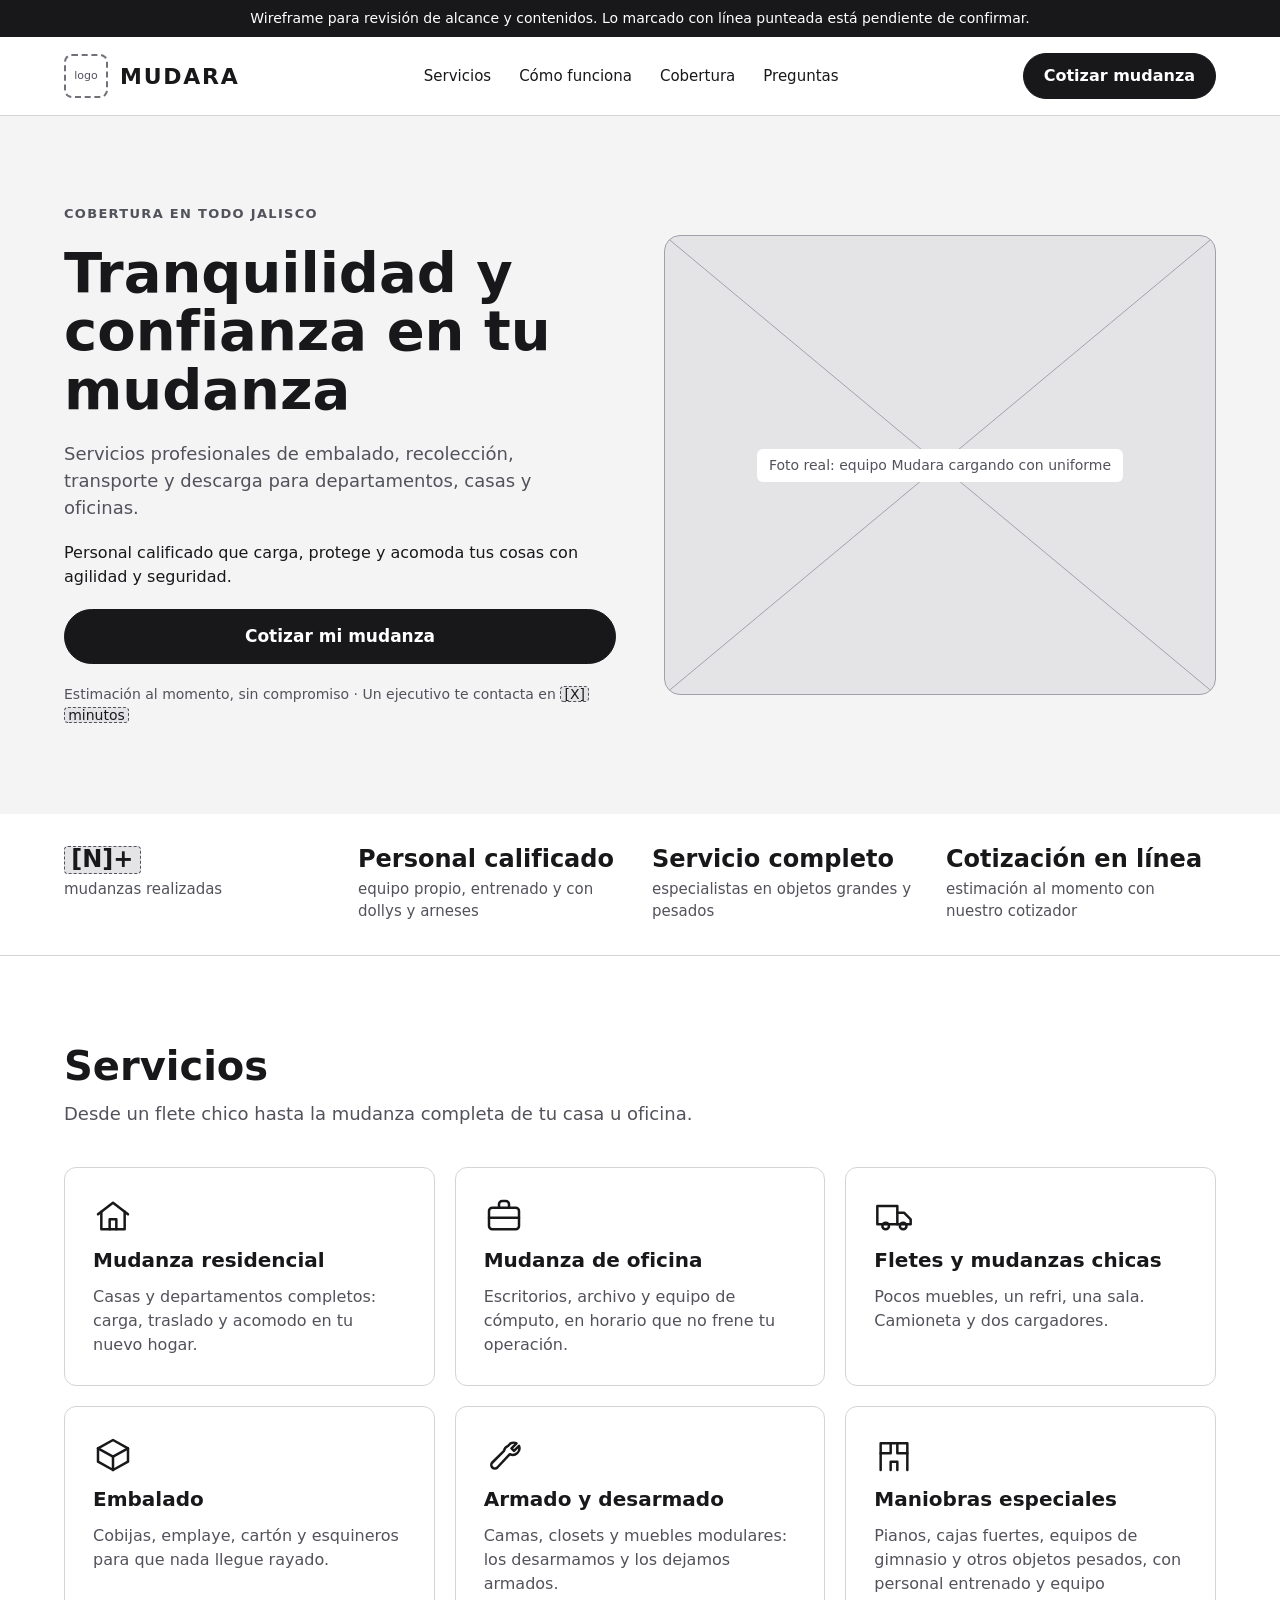
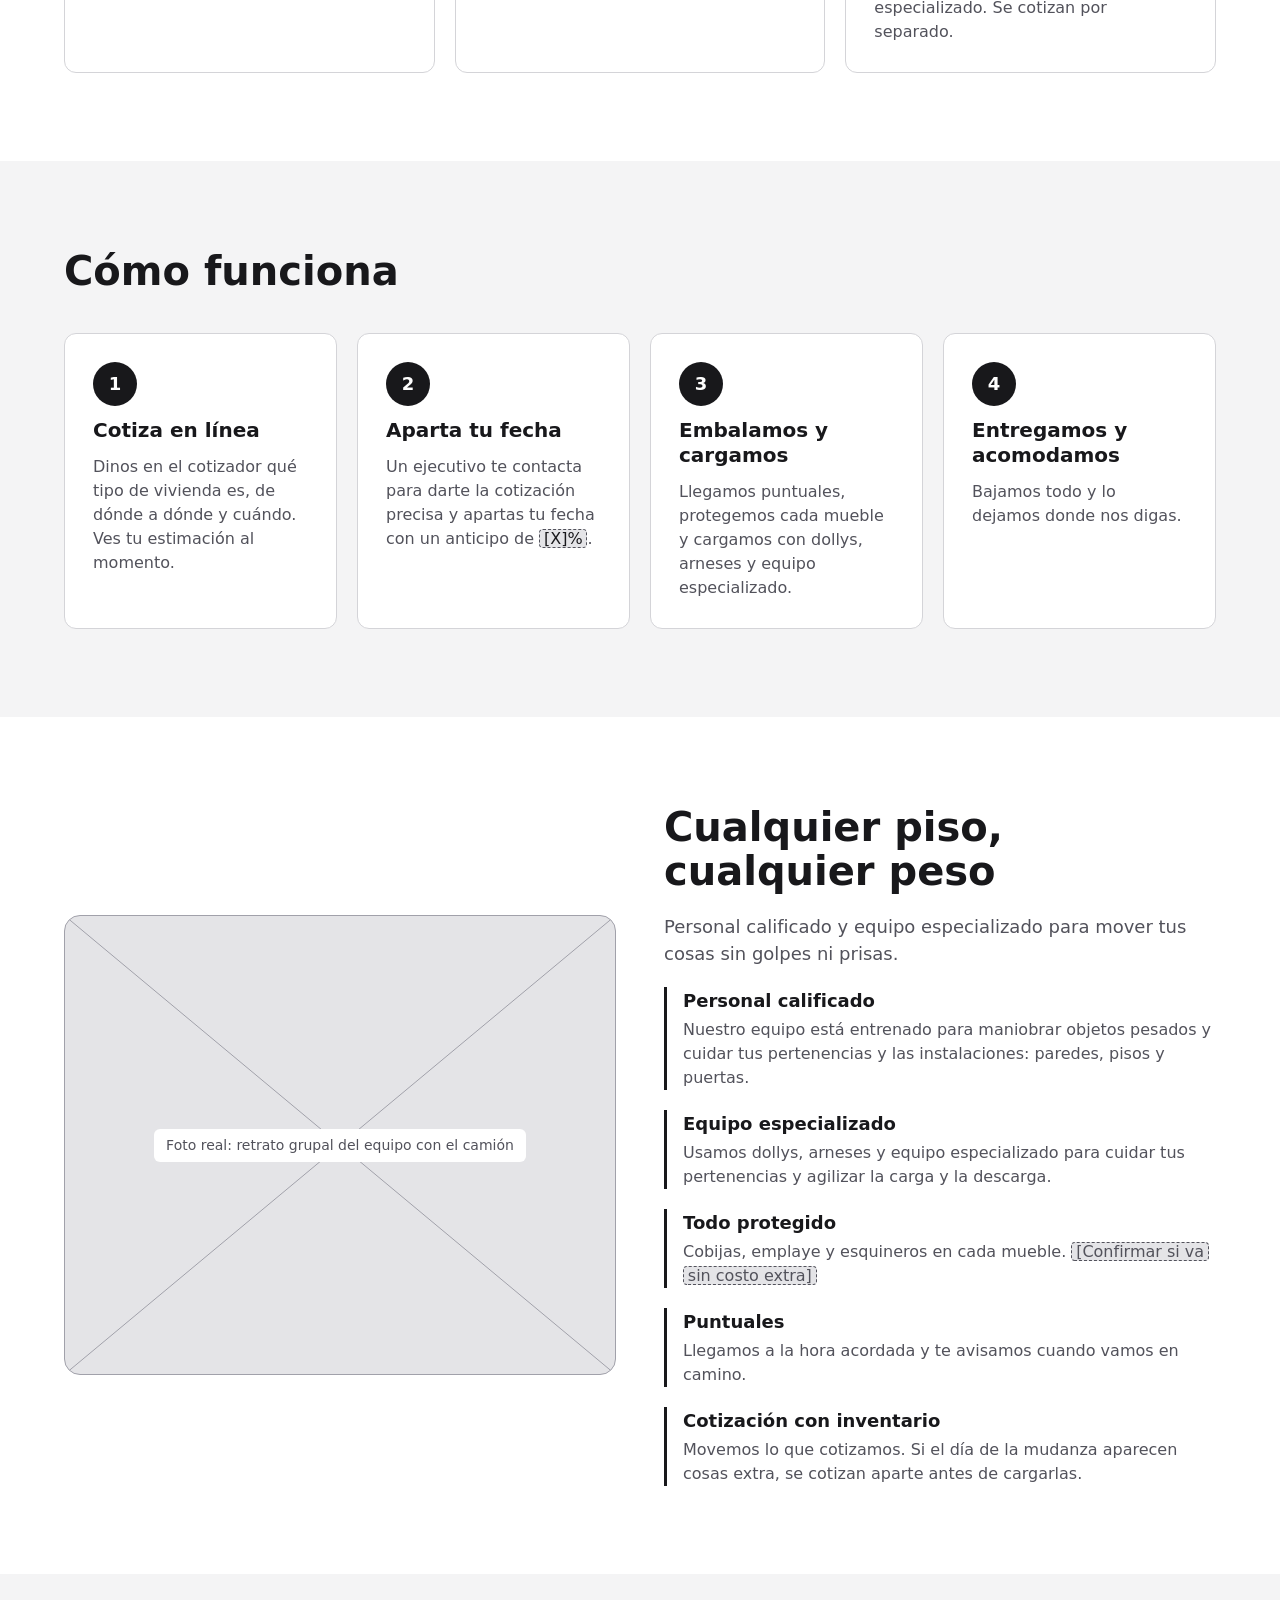
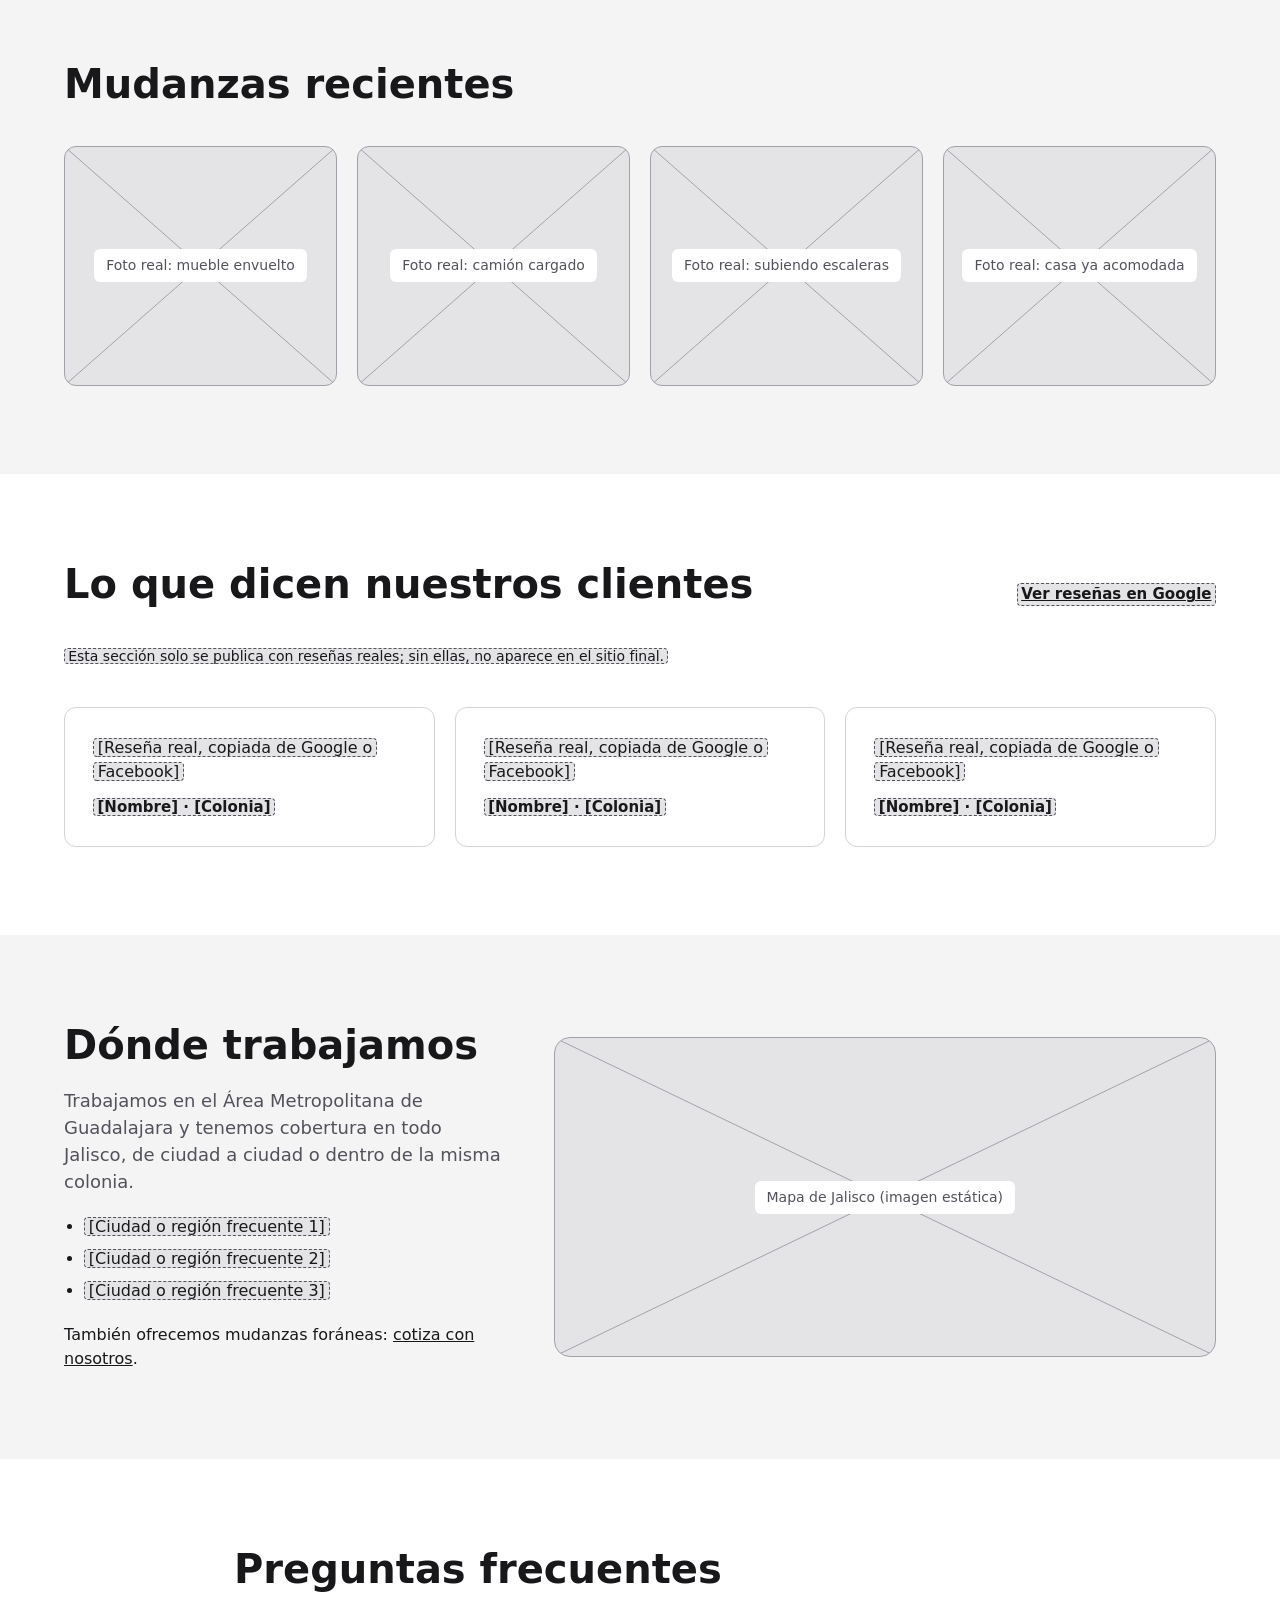
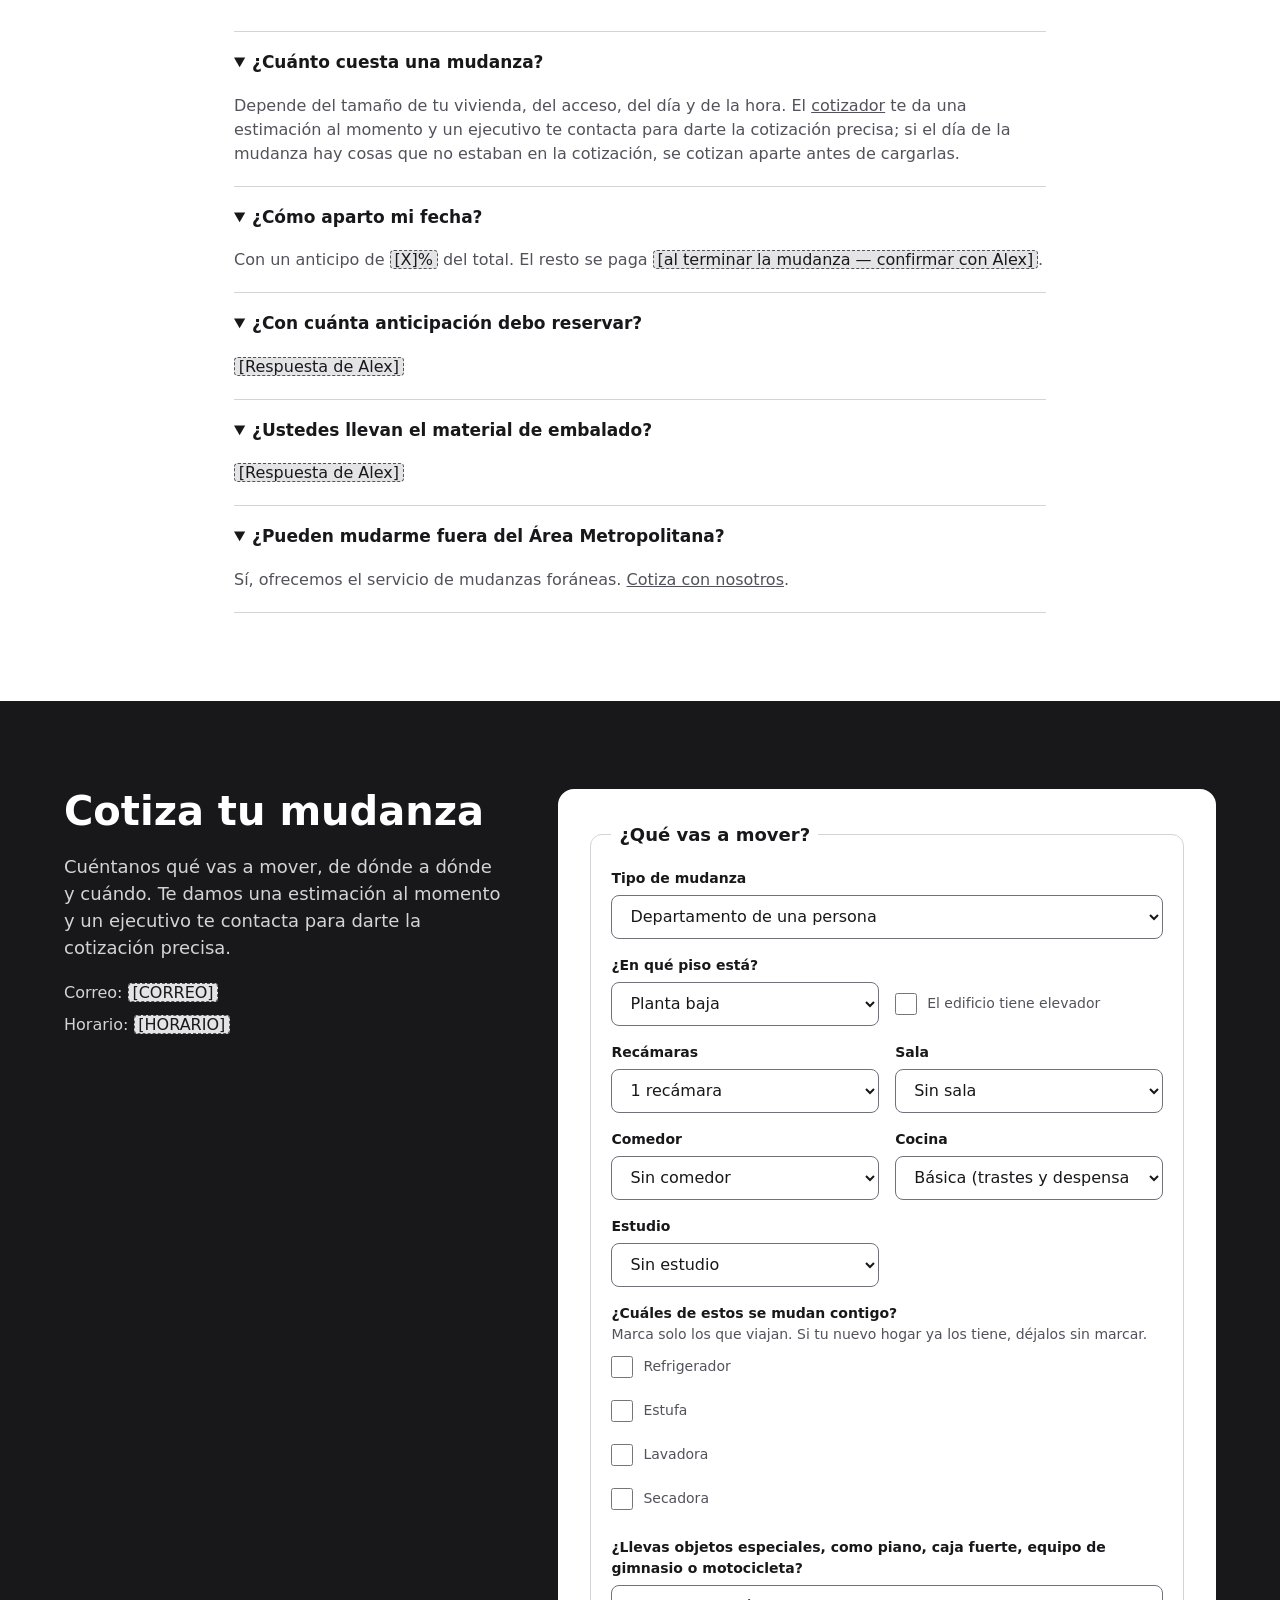
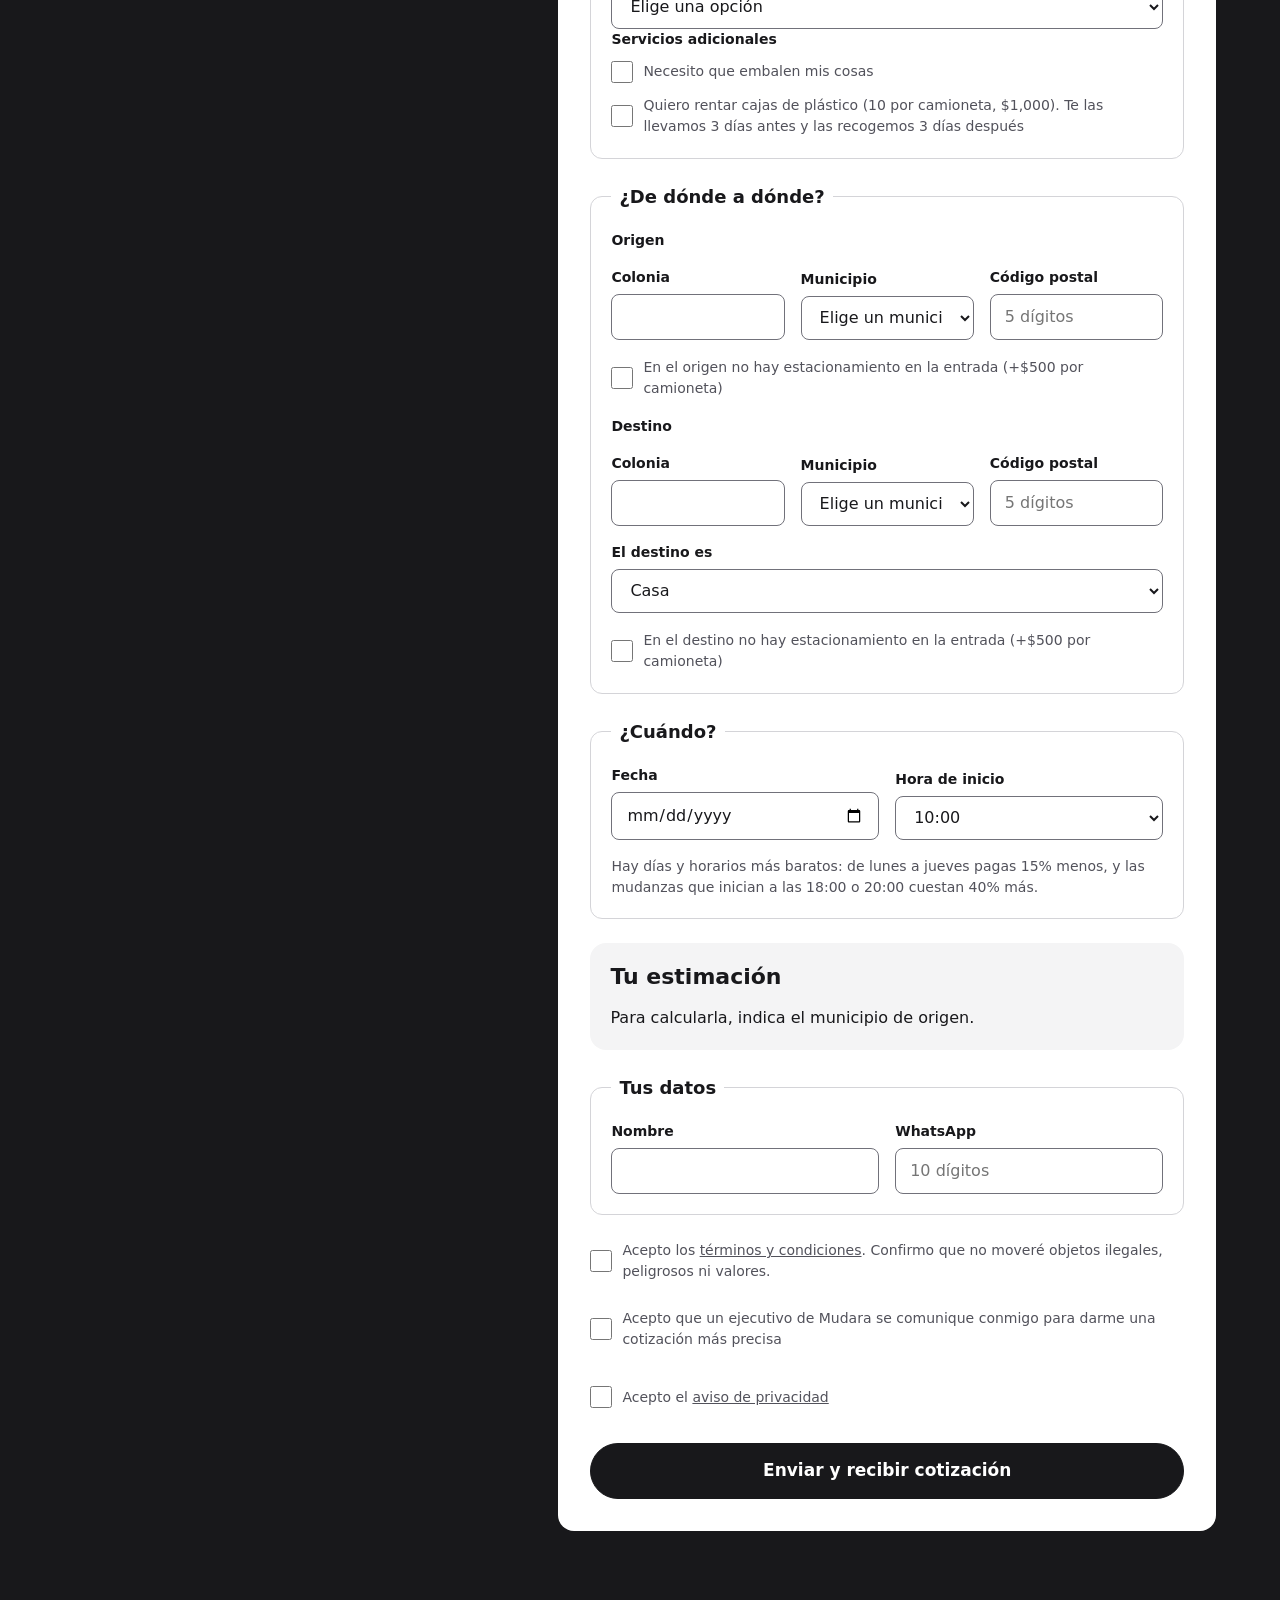
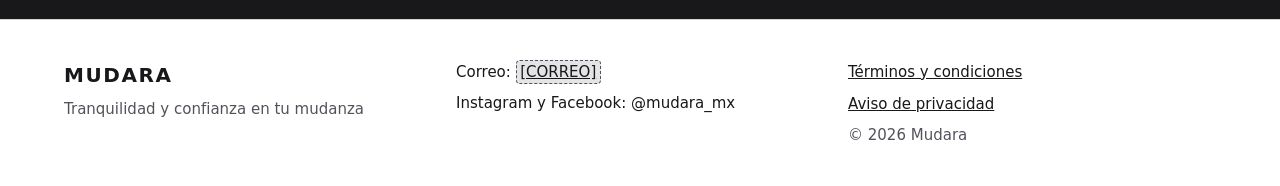
==== commit 2189549a: "Correcciones de Alex: cotizador por tipo de vivienda y sitio centrado en cotizar - Tipos de mudanza " ====
--- a/index.html
+++ b/index.html
@@ -5,23 +5,23 @@
 <meta name="viewport" content="width=device-width, initial-scale=1">
 <link rel="icon" href="data:,">
 <title>Mudara | Mudanzas en Jalisco</title>
-<meta name="description" content="Mudanzas en Jalisco de casa, departamento y oficina, con embalado y equipo propio. Pide tu cotización por WhatsApp o con nuestro formulario.">
+<meta name="description" content="Mudanzas de departamentos, casas y oficinas con cobertura en todo Jalisco, embalado y personal calificado. Cotiza en línea y recibe tu estimación al momento.">
 <!-- Versión de revisión: quitar esta línea al lanzar (ver README) -->
 <meta name="robots" content="noindex, nofollow">
 <meta property="og:type" content="website">
 <meta property="og:locale" content="es_MX">
 <meta property="og:site_name" content="Mudara">
 <meta property="og:title" content="Mudara | Mudanzas en Jalisco">
-<meta property="og:description" content="Tranquilidad y confianza en tu mudanza. Cotiza por WhatsApp o con nuestro formulario.">
+<meta property="og:description" content="Tranquilidad y confianza en tu mudanza. Cotiza en línea y recibe tu estimación al momento.">
 <meta property="og:image" content="https://danilili.github.io/mudara-web/assets/img/og.jpg">
 <meta property="og:image:width" content="1200">
 <meta property="og:image:height" content="630">
 <meta name="twitter:card" content="summary_large_image">
 <meta name="twitter:title" content="Mudara | Mudanzas en Jalisco">
-<meta name="twitter:description" content="Tranquilidad y confianza en tu mudanza. Cotiza por WhatsApp o con nuestro formulario.">
+<meta name="twitter:description" content="Tranquilidad y confianza en tu mudanza. Cotiza en línea y recibe tu estimación al momento.">
 <meta name="twitter:image" content="https://danilili.github.io/mudara-web/assets/img/og.jpg">
 <link rel="stylesheet" href="assets/css/tokens.css">
-<link rel="stylesheet" href="assets/css/main.css?v=4">
+<link rel="stylesheet" href="assets/css/main.css?v=8">
 </head>
 <body>
 <a class="saltar" href="#contenido">Saltar al contenido</a>
@@ -42,7 +42,6 @@
         <a href="#preguntas">Preguntas</a>
       </nav>
       <div class="encabezado-acciones">
-        <a class="boton boton-borde" href="#cotizar" data-whatsapp>WhatsApp</a>
         <a class="boton boton-relleno" href="#cotizar">Cotizar mudanza</a>
       </div>
       <button class="boton-menu" type="button" aria-label="Abrir menú" aria-expanded="false" aria-controls="menu-movil" data-menu-boton>
@@ -63,14 +62,14 @@
 <section class="seccion seccion-alterna" id="inicio">
   <div class="contenedor portada-rejilla">
     <div class="portada-texto">
-      <span class="etiqueta">Mudanzas en todo Jalisco</span>
+      <span class="etiqueta">Cobertura en todo Jalisco</span>
       <h1>Tranquilidad y confianza en tu mudanza</h1>
-      <p class="intro">Mudanzas de casa, departamento y oficina. Un equipo que carga, protege y acomoda tus cosas como si fueran suyas.</p>
+      <p class="intro">Servicios profesionales de embalado, recolección, transporte y descarga para departamentos, casas y oficinas.</p>
+      <p>Personal calificado que carga, protege y acomoda tus cosas con agilidad y seguridad.</p>
       <div class="acciones">
-        <a class="boton boton-relleno boton-grande" href="#cotizar" data-whatsapp>Cotizar por WhatsApp</a>
-        <a class="boton boton-borde boton-grande" href="#cotizar">Llenar formulario</a>
-      </div>
-      <p class="microcopy">Cotización sin compromiso · Respuesta en <span class="pendiente" data-config="tiempoRespuesta">[X] minutos</span></p>
+        <a class="boton boton-relleno boton-grande" href="#cotizar">Cotizar mi mudanza</a>
+      </div>
+      <p class="microcopy">Estimación al momento, sin compromiso · Un ejecutivo te contacta en <span class="pendiente" data-config="tiempoRespuesta">[X] minutos</span></p>
     </div>
     <div class="foto foto-alta" role="img" aria-label="Espacio para foto real del equipo Mudara cargando con uniforme">
       <svg aria-hidden="true" viewBox="0 0 100 100" preserveAspectRatio="none"><line x1="0" y1="0" x2="100" y2="100"/><line x1="100" y1="0" x2="0" y2="100"/></svg>
@@ -85,9 +84,9 @@
       <strong class="pendiente" data-config="mudanzasRealizadas">[N]+</strong>
       <span>mudanzas realizadas</span>
     </div>
-    <div class="dato"><strong>Equipo propio</strong><span>cargadores capacitados, no subcontratados</span></div>
-    <div class="dato"><strong>Seguro opcional</strong><span>seguro de carga como servicio adicional</span></div>
-    <div class="dato"><strong>Cotización por inventario</strong><span>con fotos o video de lo que vas a mover</span></div>
+    <div class="dato"><strong>Personal calificado</strong><span>equipo propio, entrenado y con dollys y arneses</span></div>
+    <div class="dato"><strong>Servicio completo</strong><span>especialistas en objetos grandes y pesados</span></div>
+    <div class="dato"><strong>Cotización en línea</strong><span>estimación al momento con nuestro cotizador</span></div>
   </div>
 </section>
 
@@ -116,7 +115,7 @@
       <article class="tarjeta">
         <svg class="icono" aria-hidden="true" viewBox="0 0 24 24"><path d="M12 3l9 5v8l-9 5-9-5V8z"/><path d="M3 8l9 5 9-5"/><path d="M12 13v8"/></svg>
         <h3>Embalado</h3>
-        <p>Cobijas, playo, cartón y esquineros para que nada llegue rayado.</p>
+        <p>Cobijas, emplaye, cartón y esquineros para que nada llegue rayado.</p>
       </article>
       <article class="tarjeta">
         <svg class="icono" aria-hidden="true" viewBox="0 0 24 24"><path d="M14.5 6.5a4 4 0 0 1 5-1.5l-3 3 1.5 1.5 3-3a4 4 0 0 1-5.5 5L8 19.5a2.1 2.1 0 0 1-3-3l7-7a4 4 0 0 1 2.5-3z"/></svg>
@@ -126,7 +125,7 @@
       <article class="tarjeta">
         <svg class="icono" aria-hidden="true" viewBox="0 0 24 24"><path d="M4 21V5h16v16"/><path d="M4 11h6V5"/><path d="M10 21v-5h4v5"/><path d="M14 5v6h6"/></svg>
         <h3>Maniobras especiales</h3>
-        <p>Pianos, cajas fuertes, pisos altos sin elevador. <span class="pendiente">[Pendiente confirmar con Alex: si no aplica, quitar la tarjeta]</span></p>
+        <p>Pianos, cajas fuertes, equipos de gimnasio y otros objetos pesados, con personal entrenado y equipo especializado. Se cotizan por separado.</p>
       </article>
     </div>
   </div>
@@ -138,18 +137,18 @@
     <ol class="rejilla-tarjetas rejilla-pasos">
       <li class="tarjeta">
         <span class="numero" aria-hidden="true">1</span>
-        <h3>Cotiza</h3>
-        <p>Mándanos por WhatsApp fotos o video de lo que vas a mover, y de dónde a dónde.</p>
+        <h3>Cotiza en línea</h3>
+        <p>Dinos en el cotizador qué tipo de vivienda es, de dónde a dónde y cuándo. Ves tu estimación al momento.</p>
       </li>
       <li class="tarjeta">
         <span class="numero" aria-hidden="true">2</span>
         <h3>Aparta tu fecha</h3>
-        <p>Confirmamos el inventario y apartas tu fecha con un anticipo de <span class="pendiente" data-config="anticipoPorcentaje">[X]%</span>.</p>
+        <p>Un ejecutivo te contacta para darte la cotización precisa y apartas tu fecha con un anticipo de <span class="pendiente" data-config="anticipoPorcentaje">[X]%</span>.</p>
       </li>
       <li class="tarjeta">
         <span class="numero" aria-hidden="true">3</span>
         <h3>Embalamos y cargamos</h3>
-        <p>Llegamos puntuales, protegemos cada mueble y cargamos.</p>
+        <p>Llegamos puntuales, protegemos cada mueble y cargamos con dollys, arneses y equipo especializado.</p>
       </li>
       <li class="tarjeta">
         <span class="numero" aria-hidden="true">4</span>
@@ -168,11 +167,12 @@
     </div>
     <div class="equipo-texto">
       <h2 id="equipo-titulo">Cualquier piso, cualquier peso</h2>
-      <p class="intro">Un equipo joven, fuerte y entrenado para mover sin golpes ni prisas.</p>
+      <p class="intro">Personal calificado y equipo especializado para mover tus cosas sin golpes ni prisas.</p>
       <ul class="razones">
-        <li><strong>Cargadores capacitados</strong><span>Técnica para cargar pesado sin dañar muebles, paredes ni pisos.</span></li>
-        <li><strong>Todo protegido</strong><span>Cobijas, playo y esquineros en cada mueble. <span class="pendiente">[Confirmar si va sin costo extra]</span></span></li>
-        <li><strong>Puntuales</strong><span>Llegamos a la hora acordada y te avisamos por WhatsApp en el camino.</span></li>
+        <li><strong>Personal calificado</strong><span>Nuestro equipo está entrenado para maniobrar objetos pesados y cuidar tus pertenencias y las instalaciones: paredes, pisos y puertas.</span></li>
+        <li><strong>Equipo especializado</strong><span>Usamos dollys, arneses y equipo especializado para cuidar tus pertenencias y agilizar la carga y la descarga.</span></li>
+        <li><strong>Todo protegido</strong><span>Cobijas, emplaye y esquineros en cada mueble. <span class="pendiente">[Confirmar si va sin costo extra]</span></span></li>
+        <li><strong>Puntuales</strong><span>Llegamos a la hora acordada y te avisamos cuando vamos en camino.</span></li>
         <li><strong>Cotización con inventario</strong><span>Movemos lo que cotizamos. Si el día de la mudanza aparecen cosas extra, se cotizan aparte antes de cargarlas.</span></li>
       </ul>
     </div>
@@ -222,13 +222,13 @@
   <div class="contenedor cobertura-rejilla">
     <div class="cobertura-texto">
       <h2>Dónde trabajamos</h2>
-      <p class="intro">Hacemos mudanzas dentro de todo el estado de Jalisco, de ciudad a ciudad o dentro de la misma colonia.</p>
+      <p class="intro">Trabajamos en el Área Metropolitana de Guadalajara y tenemos cobertura en todo Jalisco, de ciudad a ciudad o dentro de la misma colonia.</p>
       <ul class="lista-ciudades" data-ciudades>
         <li><span class="pendiente">[Ciudad o región frecuente 1]</span></li>
         <li><span class="pendiente">[Ciudad o región frecuente 2]</span></li>
         <li><span class="pendiente">[Ciudad o región frecuente 3]</span></li>
       </ul>
-      <p>Por ahora no hacemos mudanzas fuera de Jalisco.</p>
+      <p>También ofrecemos mudanzas foráneas: <a href="#cotizar">cotiza con nosotros</a>.</p>
     </div>
     <div class="foto" role="img" aria-label="Espacio para mapa estático de Jalisco">
       <svg aria-hidden="true" viewBox="0 0 100 100" preserveAspectRatio="none"><line x1="0" y1="0" x2="100" y2="100"/><line x1="100" y1="0" x2="0" y2="100"/></svg>
@@ -243,7 +243,7 @@
     <div class="preguntas-lista">
       <details>
         <summary>¿Cuánto cuesta una mudanza?</summary>
-        <p>Depende de lo que vas a mover, la distancia y los pisos. Cotizamos con fotos o video de tu inventario; si el día de la mudanza hay cosas que no estaban en la cotización, se cotizan aparte antes de cargarlas.</p>
+        <p>Depende del tamaño de tu vivienda, del acceso, del día y de la hora. El <a href="#cotizar">cotizador</a> te da una estimación al momento y un ejecutivo te contacta para darte la cotización precisa; si el día de la mudanza hay cosas que no estaban en la cotización, se cotizan aparte antes de cargarlas.</p>
       </details>
       <details>
         <summary>¿Cómo aparto mi fecha?</summary>
@@ -258,12 +258,8 @@
         <p><span class="pendiente">[Respuesta de Alex]</span></p>
       </details>
       <details>
-        <summary>¿Qué pasa si algo se daña?</summary>
-        <p>Puedes contratar seguro de carga como servicio adicional; se cotiza junto con tu mudanza. <span class="pendiente">[Política sin seguro: confirmar con Alex]</span></p>
-      </details>
-      <details>
-        <summary>¿Hacen mudanzas fuera de Jalisco?</summary>
-        <p>Por ahora trabajamos solo dentro del estado de Jalisco.</p>
+        <summary>¿Pueden mudarme fuera del Área Metropolitana?</summary>
+        <p>Sí, ofrecemos el servicio de mudanzas foráneas. <a href="#cotizar">Cotiza con nosotros</a>.</p>
       </details>
     </div>
   </div>
@@ -273,10 +269,8 @@
   <div class="contenedor cotizar-rejilla">
     <div class="cotizar-texto">
       <h2>Cotiza tu mudanza</h2>
-      <p class="intro">Cuéntanos qué vas a mover, de dónde a dónde y cuándo. Te damos una estimación al momento y la confirmamos por WhatsApp.</p>
-      <a class="boton boton-claro boton-grande" href="#cotizar" data-whatsapp>Prefiero WhatsApp</a>
+      <p class="intro">Cuéntanos qué vas a mover, de dónde a dónde y cuándo. Te damos una estimación al momento y un ejecutivo te contacta para darte la cotización precisa.</p>
       <div class="cotizar-datos">
-        <span>WhatsApp: <span class="pendiente" data-config="whatsapp">[NÚMERO]</span></span>
         <span>Correo: <span class="pendiente" data-config="correo">[CORREO]</span></span>
         <span>Horario: <span class="pendiente" data-config="horario">[HORARIO]</span></span>
       </div>
@@ -287,13 +281,24 @@
         <legend>¿Qué vas a mover?</legend>
         <label class="campo">Tipo de mudanza
           <select name="tipo">
-            <option value="casa">Casa</option>
-            <option value="departamento">Departamento</option>
-            <option value="oficina">Oficina</option>
-            <option value="flete">Solo unas cuantas cosas (flete)</option>
+            <optgroup label="Departamento">
+              <option value="depto-soltero">Departamento de una persona</option>
+              <option value="depto-pareja">Departamento de pareja</option>
+              <option value="depto-familiar">Departamento familiar</option>
+            </optgroup>
+            <optgroup label="Casa">
+              <option value="casa-soltero">Casa de una persona</option>
+              <option value="casa-pareja">Casa de pareja</option>
+              <option value="casa-hijos">Casa de pareja con hijos</option>
+              <option value="casa-extendida">Casa de familia extendida</option>
+            </optgroup>
+            <optgroup label="Otros">
+              <option value="oficina">Oficina</option>
+              <option value="flete">Solo unas cuantas cosas (flete)</option>
+            </optgroup>
           </select>
         </label>
-        <div class="rejilla-numeros" data-tipos="departamento">
+        <div class="rejilla-numeros" data-tipos="depto">
           <label class="campo">¿En qué piso está?
             <select name="origenPiso">
               <option value="1">Planta baja</option><option value="2">2.º piso</option><option value="3">3.er piso</option><option value="4">4.º piso</option><option value="5">5.º piso o más</option>
@@ -301,18 +306,46 @@
           </label>
           <label class="campo-acepto"><input type="checkbox" name="origenElevador"> <span>El edificio tiene elevador</span></label>
         </div>
-        <div class="rejilla-numeros" data-tipos="casa departamento">
-          <label class="campo">Recámaras <input type="number" name="recamaras" min="0" max="20" value="2" inputmode="numeric"></label>
-          <label class="campo">Salas <input type="number" name="salas" min="0" max="20" value="1" inputmode="numeric"></label>
-          <label class="campo">Comedores <input type="number" name="comedores" min="0" max="20" value="0" inputmode="numeric"></label>
-          <label class="campo">Cocinas <input type="number" name="cocinas" min="0" max="20" value="1" inputmode="numeric"></label>
-          <label class="campo">Estudios o cuartos extra <input type="number" name="estudios" min="0" max="20" value="0" inputmode="numeric"></label>
-          <label class="campo" data-tipos="casa">Bodegas <input type="number" name="bodegas" min="0" max="20" value="0" inputmode="numeric"></label>
-        </div>
-        <div data-tipos="casa departamento">
-          <label class="campo-acepto"><input type="checkbox" name="especiales"> <span>Incluye instrumentos musicales grandes (como piano o batería), caja fuerte u obras de arte</span></label>
+        <div class="rejilla-interiores" data-tipos="casa depto">
+          <label class="campo">Recámaras <select name="recamaras"></select></label>
+          <label class="campo">Sala <select name="sala"></select></label>
+          <label class="campo">Comedor <select name="comedor"></select></label>
+          <label class="campo">Cocina <select name="cocina"></select></label>
+          <label class="campo">Estudio <select name="estudio"></select></label>
+          <label class="campo" data-tipos="casa">Bodega o patio <select name="bodega"></select></label>
+        </div>
+        <div data-tipos="casa depto">
+          <p class="acceso-titulo">¿Cuáles de estos se mudan contigo?</p>
+          <p class="microcopy">Marca solo los que viajan. Si tu nuevo hogar ya los tiene, déjalos sin marcar.</p>
+          <label class="campo-acepto"><input type="checkbox" name="electro" value="refrigerador"> <span>Refrigerador</span></label>
+          <label class="campo-acepto"><input type="checkbox" name="electro" value="estufa"> <span>Estufa</span></label>
+          <label class="campo-acepto"><input type="checkbox" name="electro" value="lavadora"> <span>Lavadora</span></label>
+          <label class="campo-acepto"><input type="checkbox" name="electro" value="secadora"> <span>Secadora</span></label>
+        </div>
+        <div data-tipos="casa depto">
+          <label class="campo">¿Llevas objetos especiales, como piano, caja fuerte, equipo de gimnasio o motocicleta?
+            <select name="hayEspeciales">
+              <option value="" selected>Elige una opción</option>
+              <option value="no">No</option>
+              <option value="si">Sí</option>
+            </select>
+          </label>
+          <div data-especiales hidden>
+            <p class="acceso-titulo">Marca los que piensas mover</p>
+            <label class="campo-acepto"><input type="checkbox" name="especial" value="instrumentos musicales grandes"> <span>Instrumentos musicales grandes (como piano o batería)</span></label>
+            <label class="campo-acepto"><input type="checkbox" name="especial" value="caja fuerte"> <span>Caja fuerte</span></label>
+            <label class="campo-acepto"><input type="checkbox" name="especial" value="obras de arte"> <span>Obras de arte</span></label>
+            <label class="campo-acepto"><input type="checkbox" name="especial" value="equipo de gimnasio"> <span>Equipo de gimnasio</span></label>
+            <label class="campo-acepto"><input type="checkbox" name="especial" value="refrigerador grande"> <span>Refrigerador grande (más de 24 pies cúbicos)</span></label>
+            <label class="campo-acepto"><input type="checkbox" name="especial" value="centro de lavado"> <span>Centro de lavado</span></label>
+            <label class="campo-acepto"><input type="checkbox" name="especial" value="motocicleta"> <span>Motocicleta</span></label>
+            <label class="campo-acepto"><input type="checkbox" name="especial" value="comedor con cubierta de mármol"> <span>Comedor con cubierta de mármol</span></label>
+            <label class="campo-acepto"><input type="checkbox" name="especial" value="macetas grandes"> <span>Macetas grandes</span></label>
+            <p class="microcopy">Las maniobras especiales con los objetos de esta lista se cotizan por separado según el criterio de nuestros ejecutivos.</p>
+          </div>
+          <p class="acceso-titulo">Servicios adicionales</p>
           <label class="campo-acepto"><input type="checkbox" name="embalado"> <span>Necesito que embalen mis cosas</span></label>
-          <label class="campo-acepto"><input type="checkbox" name="cajas"> <span>Quiero comprar cajas de plástico (10 por camioneta, $1,000)</span></label>
+          <label class="campo-acepto"><input type="checkbox" name="cajas"> <span>Quiero rentar cajas de plástico (10 por camioneta, $1,000). Te las llevamos 3 días antes y las recogemos 3 días después</span></label>
         </div>
       </fieldset>
 
@@ -326,7 +359,7 @@
           <label class="campo">Municipio
             <select name="origen">
               <option value="">Elige un municipio</option>
-              <option>Guadalajara</option><option>Zapopan</option><option>San Pedro Tlaquepaque</option><option>Tonalá</option><option>Tlajomulco de Zúñiga</option><option>El Salto</option><option>Ixtlahuacán de los Membrillos</option><option>Juanacatlán</option><option>Zapotlanejo</option><option>Acatlán de Juárez</option>
+              <option>Guadalajara</option><option>Zapopan</option><option>Tlaquepaque</option><option>Tlajomulco</option><option>Tonalá</option>
               <option value="fuera">Otro (fuera de la zona)</option>
             </select>
           </label>
@@ -334,7 +367,7 @@
             <input type="text" name="origenCP" inputmode="numeric" pattern="[0-9]{5}" maxlength="5" placeholder="5 dígitos" required data-error="Escribe el código postal de origen a 5 dígitos.">
           </label>
         </div>
-        <label class="campo-acepto"><input type="checkbox" name="origenSinEstacionar"> <span>En el origen no hay estacionamiento en la entrada</span></label>
+        <label class="campo-acepto"><input type="checkbox" name="origenSinEstacionar"> <span>En el origen no hay estacionamiento en la entrada (+$500 por camioneta)</span></label>
         <p class="acceso-titulo">Destino</p>
         <div class="rejilla-numeros">
           <label class="campo">Colonia
@@ -343,7 +376,7 @@
           <label class="campo">Municipio
             <select name="destino">
               <option value="">Elige un municipio</option>
-              <option>Guadalajara</option><option>Zapopan</option><option>San Pedro Tlaquepaque</option><option>Tonalá</option><option>Tlajomulco de Zúñiga</option><option>El Salto</option><option>Ixtlahuacán de los Membrillos</option><option>Juanacatlán</option><option>Zapotlanejo</option><option>Acatlán de Juárez</option>
+              <option>Guadalajara</option><option>Zapopan</option><option>Tlaquepaque</option><option>Tlajomulco</option><option>Tonalá</option>
               <option value="fuera">Otro (fuera de la zona)</option>
             </select>
           </label>
@@ -365,7 +398,7 @@
           </label>
           <label class="campo-acepto"><input type="checkbox" name="destinoElevador"> <span>El edificio tiene elevador</span></label>
         </div>
-        <label class="campo-acepto"><input type="checkbox" name="destinoSinEstacionar"> <span>En el destino no hay estacionamiento en la entrada</span></label>
+        <label class="campo-acepto"><input type="checkbox" name="destinoSinEstacionar"> <span>En el destino no hay estacionamiento en la entrada (+$500 por camioneta)</span></label>
       </fieldset>
 
       <fieldset>
@@ -378,11 +411,7 @@
             </select>
           </label>
         </div>
-        <details class="supuestos" data-solo-revision>
-          <summary>Valores de prueba</summary>
-          <label class="campo">Precio de la gasolina por litro <input type="number" name="gasolina" min="0" step="0.01" inputmode="decimal"></label>
-          <label class="campo">Kilómetros reales (vacío usa el promedio) <input type="number" name="km" min="0" step="0.1" inputmode="decimal"></label>
-        </details>
+        <p class="microcopy">Hay días y horarios más baratos: de lunes a jueves pagas 15% menos, y las mudanzas que inician a las 18:00 o 20:00 cuestan 40% más.</p>
       </fieldset>
 
       <div class="cotizador-resultado" aria-live="polite" data-resultado></div>
@@ -407,6 +436,10 @@
       <label class="campo-acepto">
         <input type="checkbox" required data-error="Para enviar, acepta los términos y condiciones.">
         <span>Acepto los <a href="terminos.html" target="_blank" rel="noopener">términos y condiciones</a>. Confirmo que no moveré objetos ilegales, peligrosos ni valores.</span>
+      </label>
+      <label class="campo-acepto">
+        <input type="checkbox" required data-error="Para enviar, acepta que un ejecutivo se comunique contigo.">
+        <span>Acepto que un ejecutivo de Mudara se comunique conmigo para darme una cotización más precisa</span>
       </label>
       <label class="campo-acepto">
         <input type="checkbox" required data-error="Para enviar, acepta el aviso de privacidad.">
@@ -427,7 +460,6 @@
       <span class="texto-secundario">Tranquilidad y confianza en tu mudanza</span>
     </div>
     <div class="pie-columna">
-      <span>WhatsApp: <a class="pendiente" href="#cotizar" data-config="whatsapp">[NÚMERO]</a></span>
       <span>Correo: <a class="pendiente" href="#cotizar" data-config="correo">[CORREO]</a></span>
       <span>Instagram y Facebook: @mudara_mx</span>
     </div>
@@ -439,16 +471,12 @@
   </div>
 </footer>
 
-<a class="whatsapp-flotante" href="#cotizar" aria-label="Escribir por WhatsApp" data-whatsapp>
-  <svg aria-hidden="true" width="28" height="28" viewBox="0 0 24 24" fill="none" stroke="currentColor" stroke-width="2" stroke-linecap="round" stroke-linejoin="round"><path d="M21 11.5a8.4 8.4 0 0 1-12.4 7.4L3 20.5l1.6-5.4A8.4 8.4 0 1 1 21 11.5z"/></svg>
-</a>
 <div class="barra-movil">
-  <a class="boton boton-borde" href="#cotizar" data-whatsapp>WhatsApp</a>
-  <a class="boton boton-relleno" href="#cotizar">Cotizar</a>
+  <a class="boton boton-relleno" href="#cotizar">Cotizar mi mudanza</a>
 </div>
 
-<script src="assets/js/config.js?v=4"></script>
-<script src="assets/js/main.js?v=4"></script>
-<script src="assets/js/cotizador.js?v=4"></script>
+<script src="assets/js/config.js?v=8"></script>
+<script src="assets/js/main.js?v=8"></script>
+<script src="assets/js/cotizador.js?v=8"></script>
 </body>
 </html>
--- a/assets/css/main.css
+++ b/assets/css/main.css
@@ -213,7 +213,7 @@
 
 /* Contacto fijo */
 .barra-movil {
-  position: fixed; inset: auto 0 0 0; z-index: 40; display: grid; grid-template-columns: 1fr 1fr; gap: 8px;
+  position: fixed; inset: auto 0 0 0; z-index: 40; display: grid; grid-template-columns: 1fr; gap: 8px;
   padding: 12px var(--margen-lateral); background: var(--color-fondo); border-top: 1px solid var(--color-borde);
 }
 .whatsapp-flotante { display: none; }
@@ -289,3 +289,11 @@
 .desglose dt { color: var(--color-texto-secundario); }
 .desglose dd { margin: 0; text-align: right; }
 .borrador pre { margin: 0; padding: 12px; overflow-x: auto; white-space: pre-wrap; background: var(--color-fondo); border-radius: var(--radio-chico); font: inherit; font-size: .875rem; }
+
+/* Interiores del cotizador: listas largas, una por renglón en móvil y dos en pantallas anchas */
+.rejilla-interiores { display: grid; gap: 16px; grid-template-columns: 1fr; }
+@media (min-width: 640px) { .rejilla-interiores { grid-template-columns: 1fr 1fr; } }
+.rejilla-interiores select { width: 100%; }
+
+/* Explicación de los ajustes de precio, bajo las tarjetas de la estimación */
+.cotizador-resultado .explica { font-size: .9375rem; }
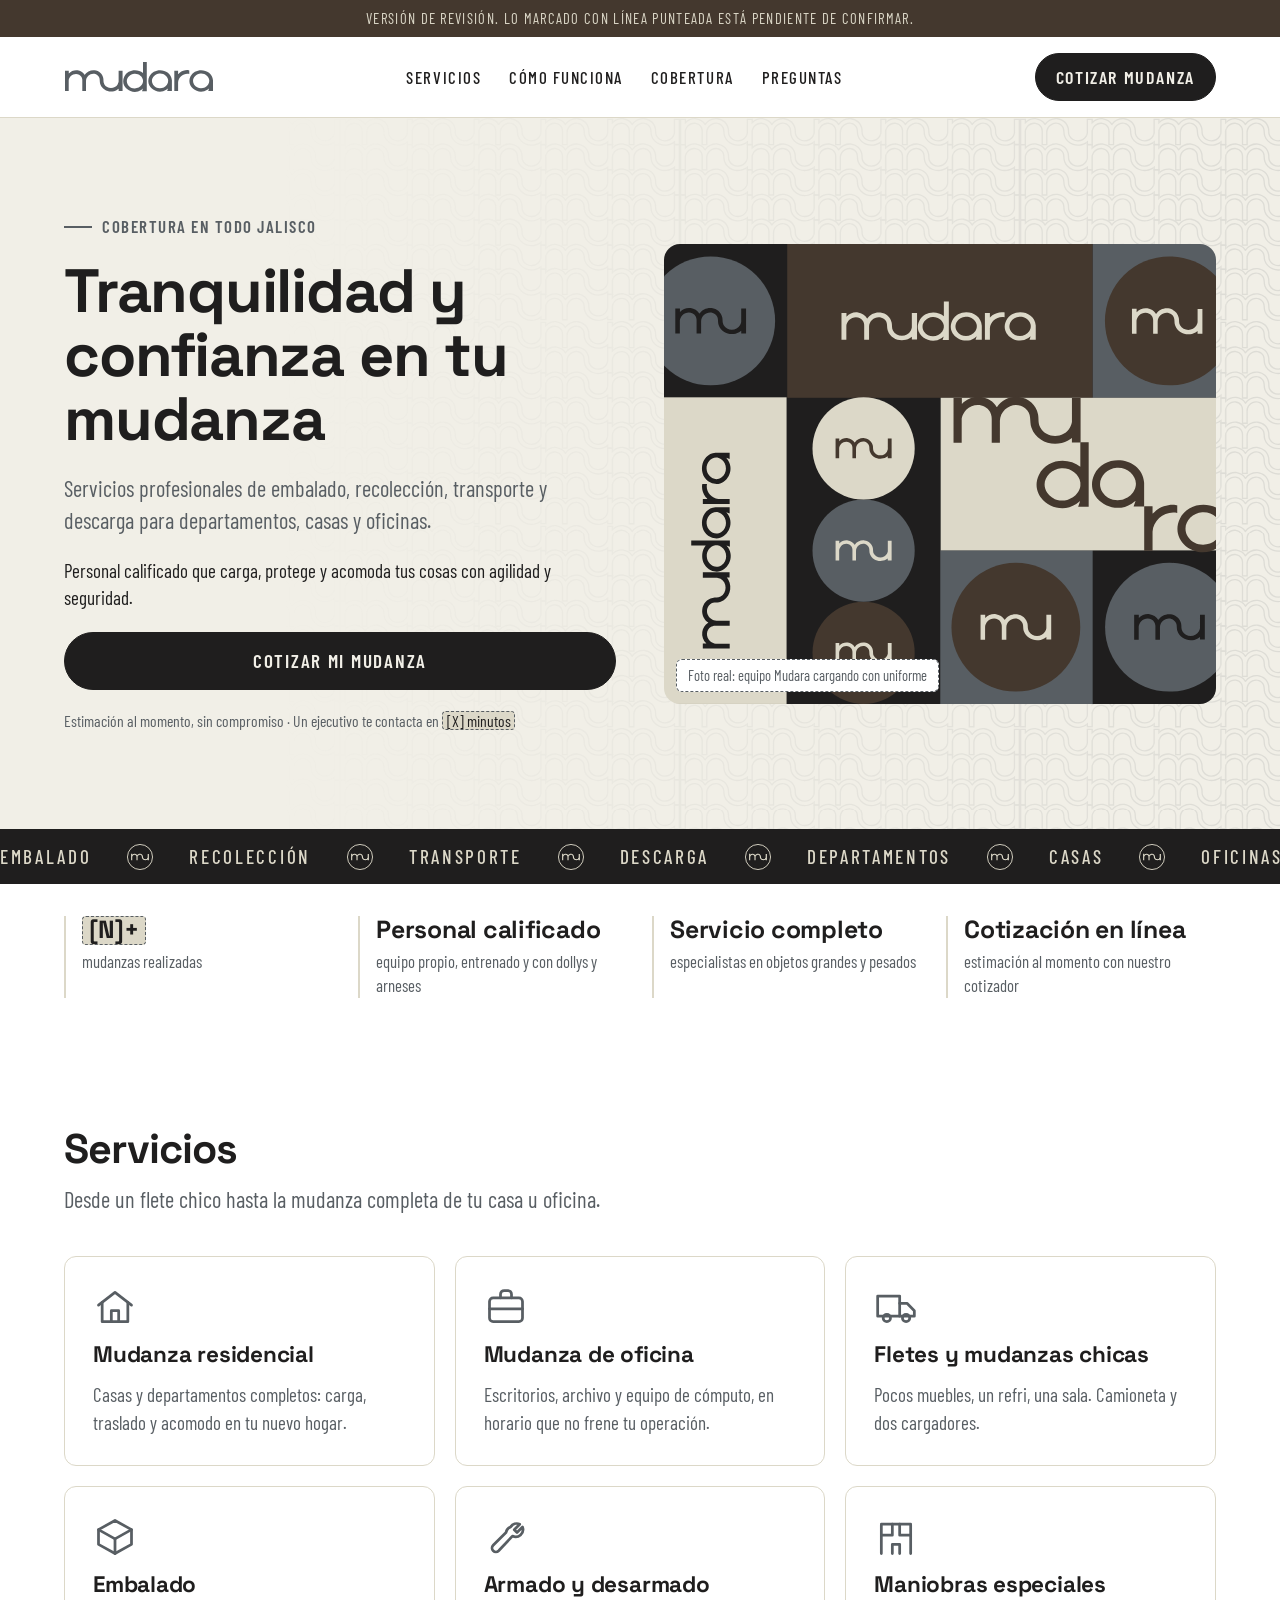
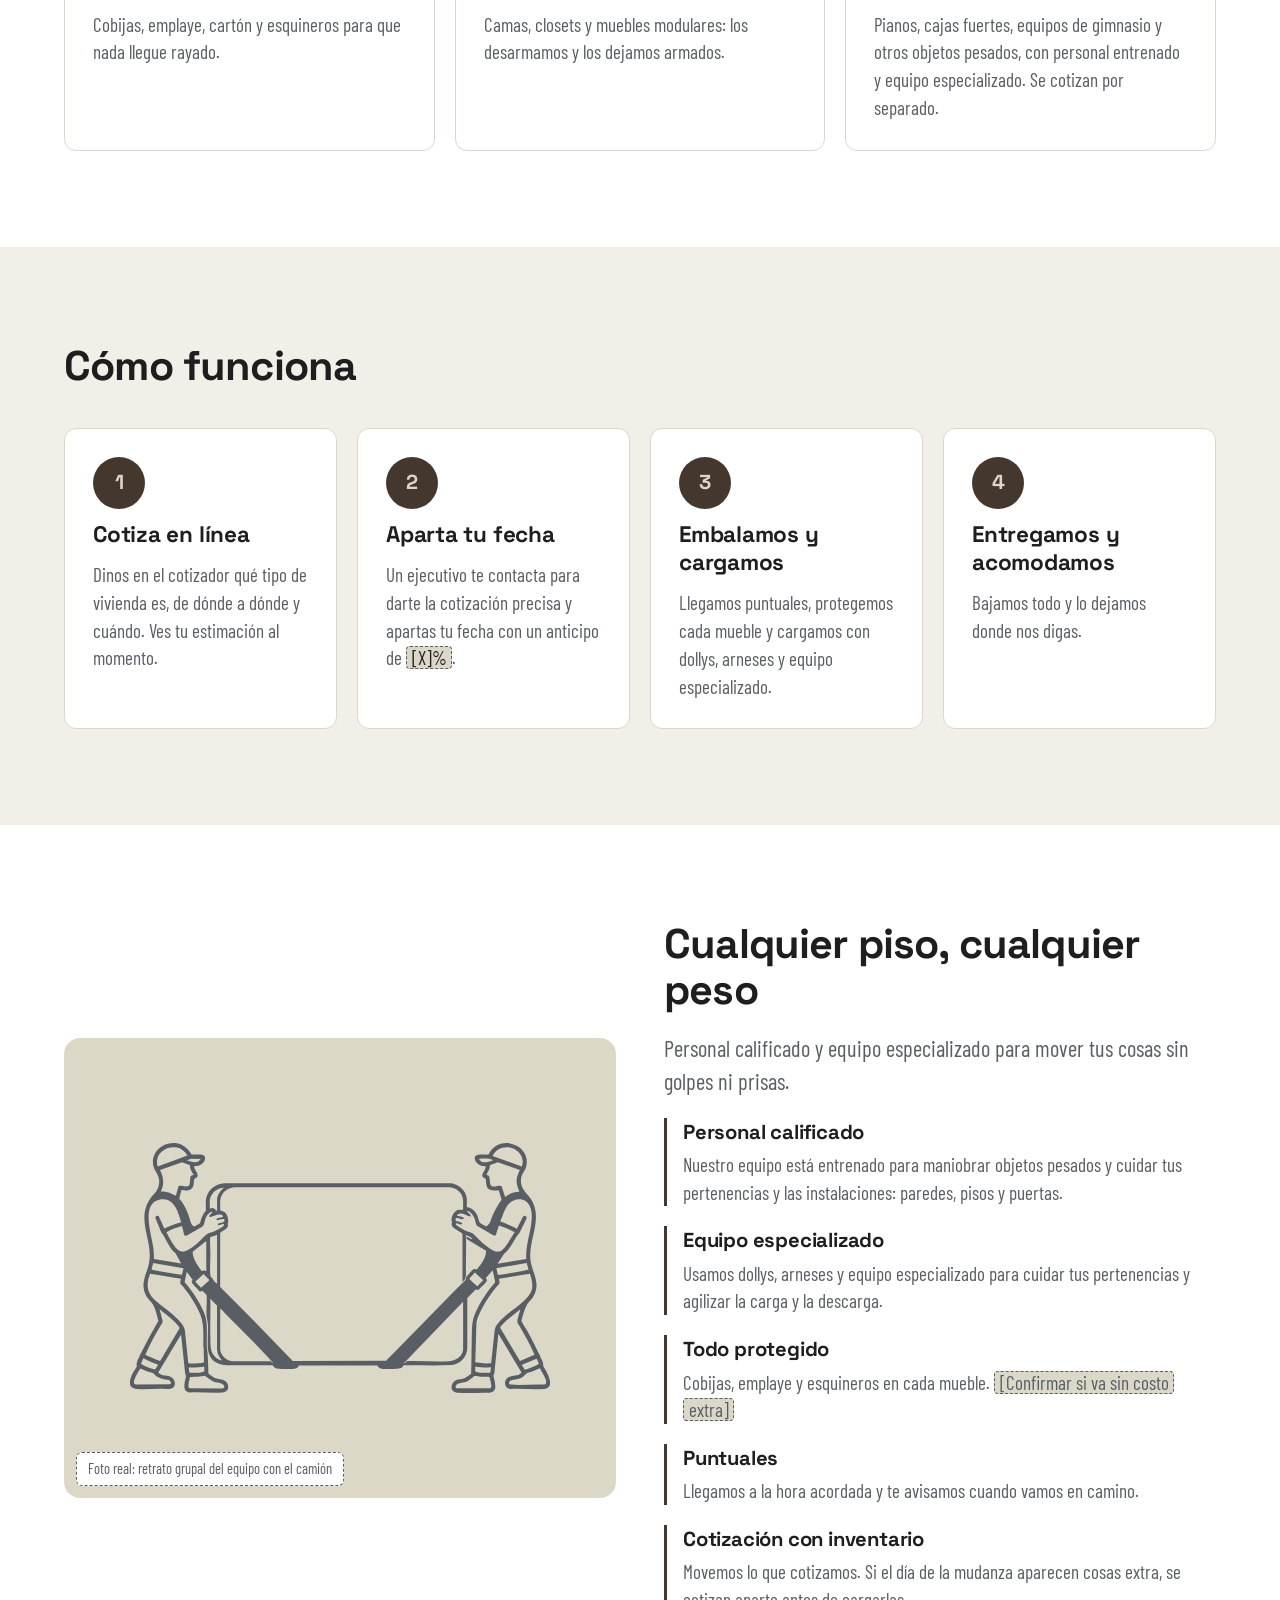
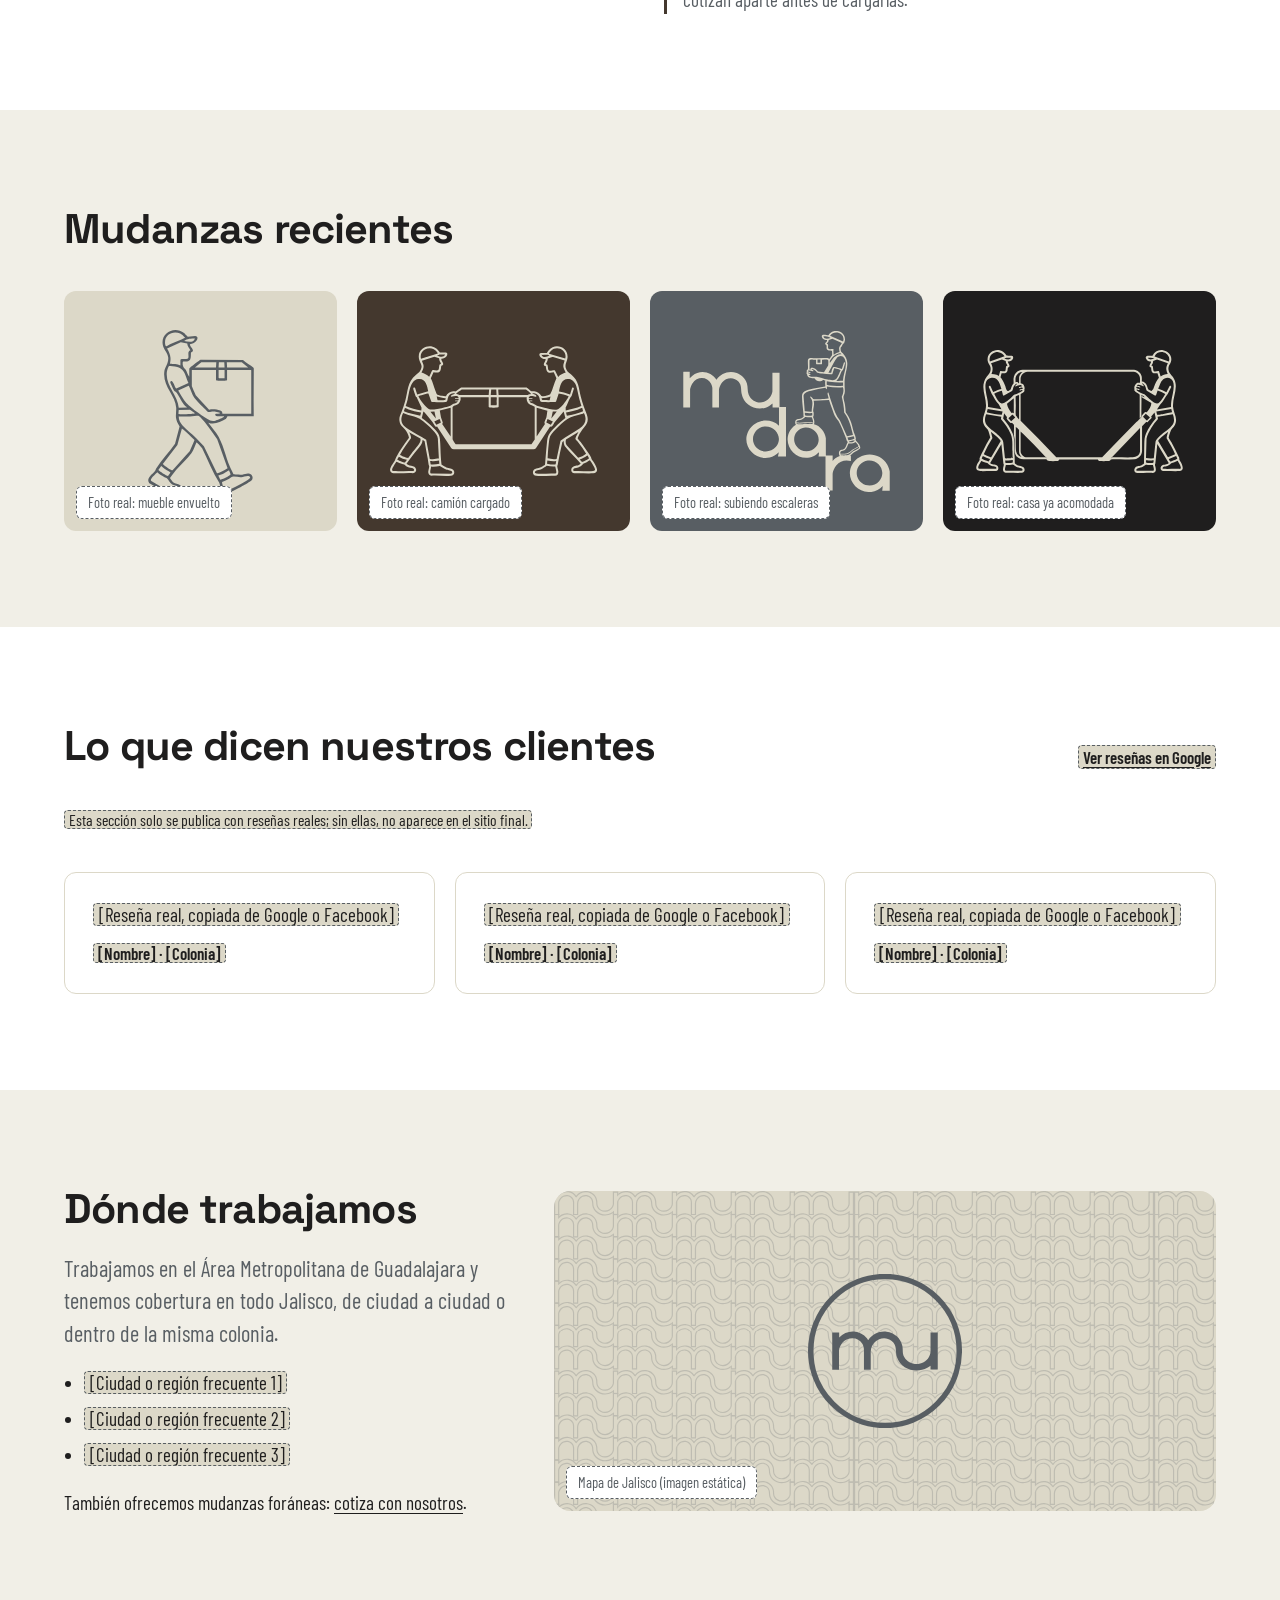
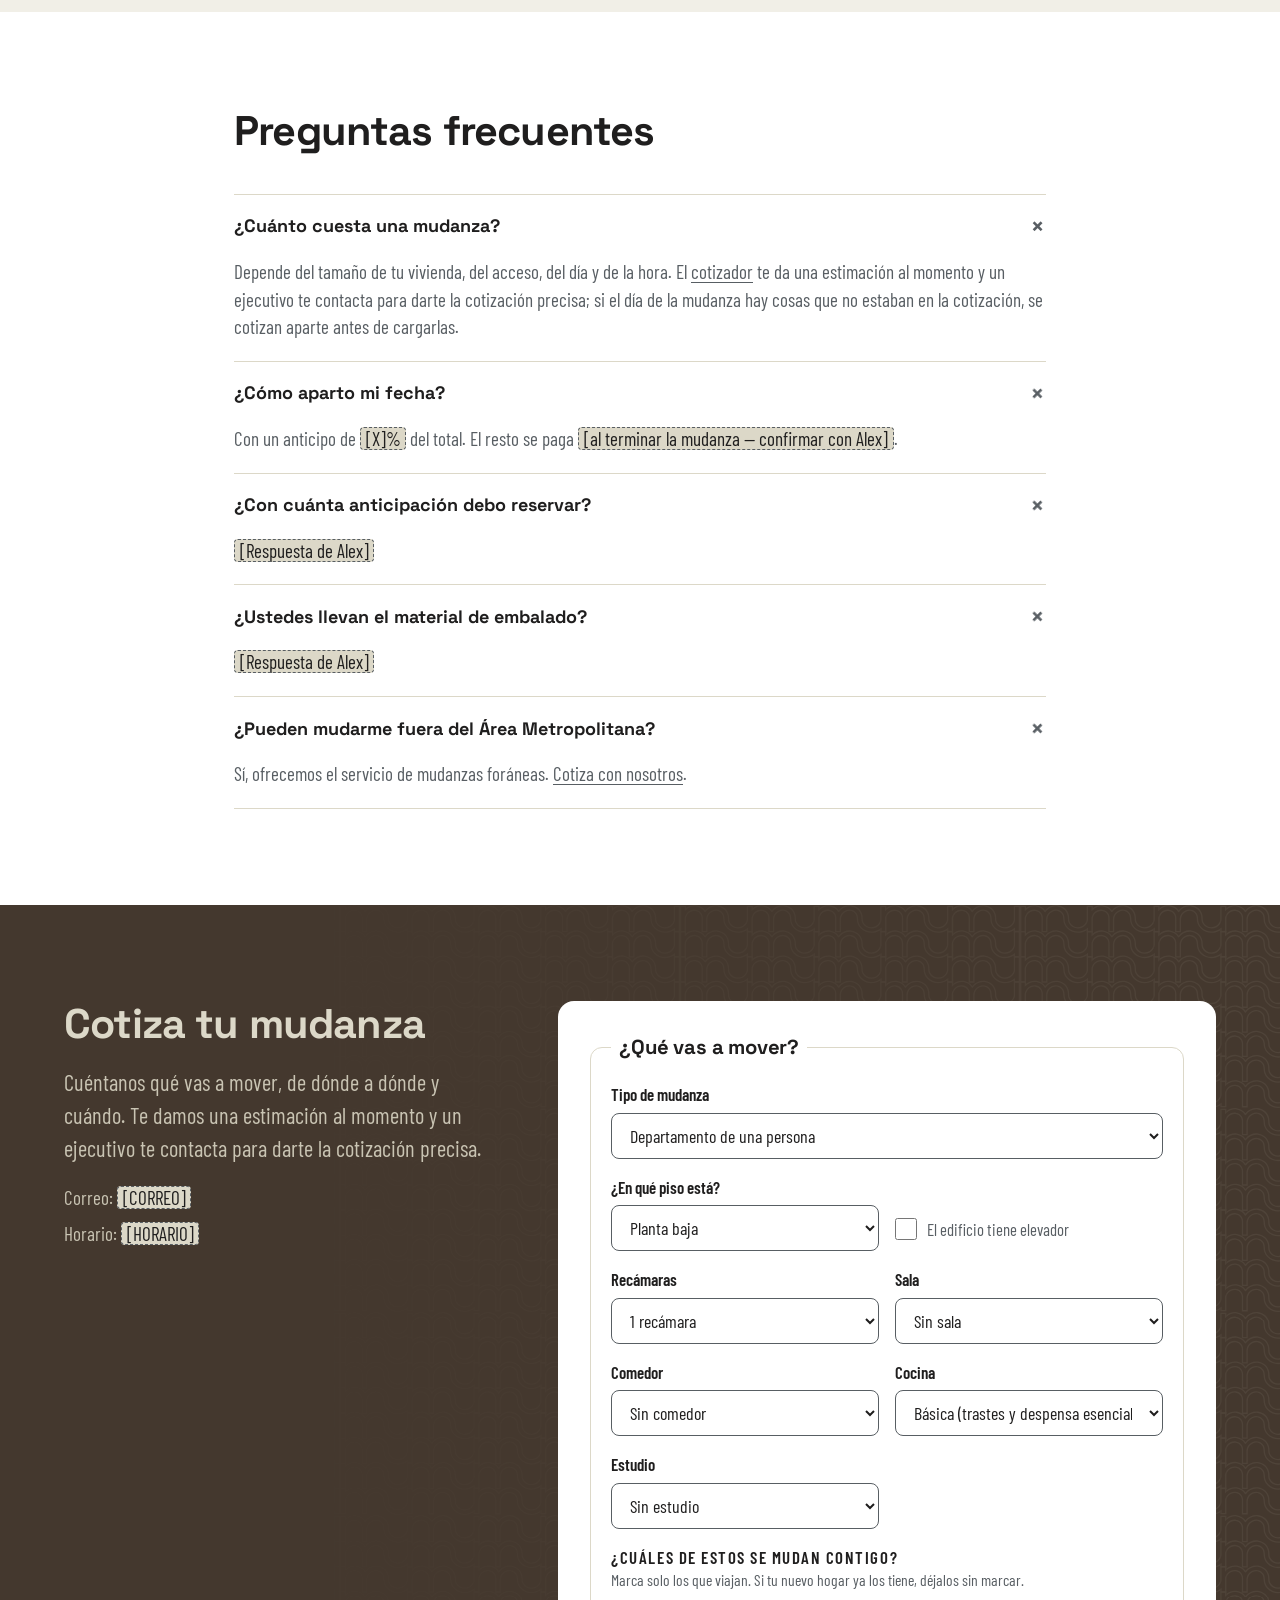
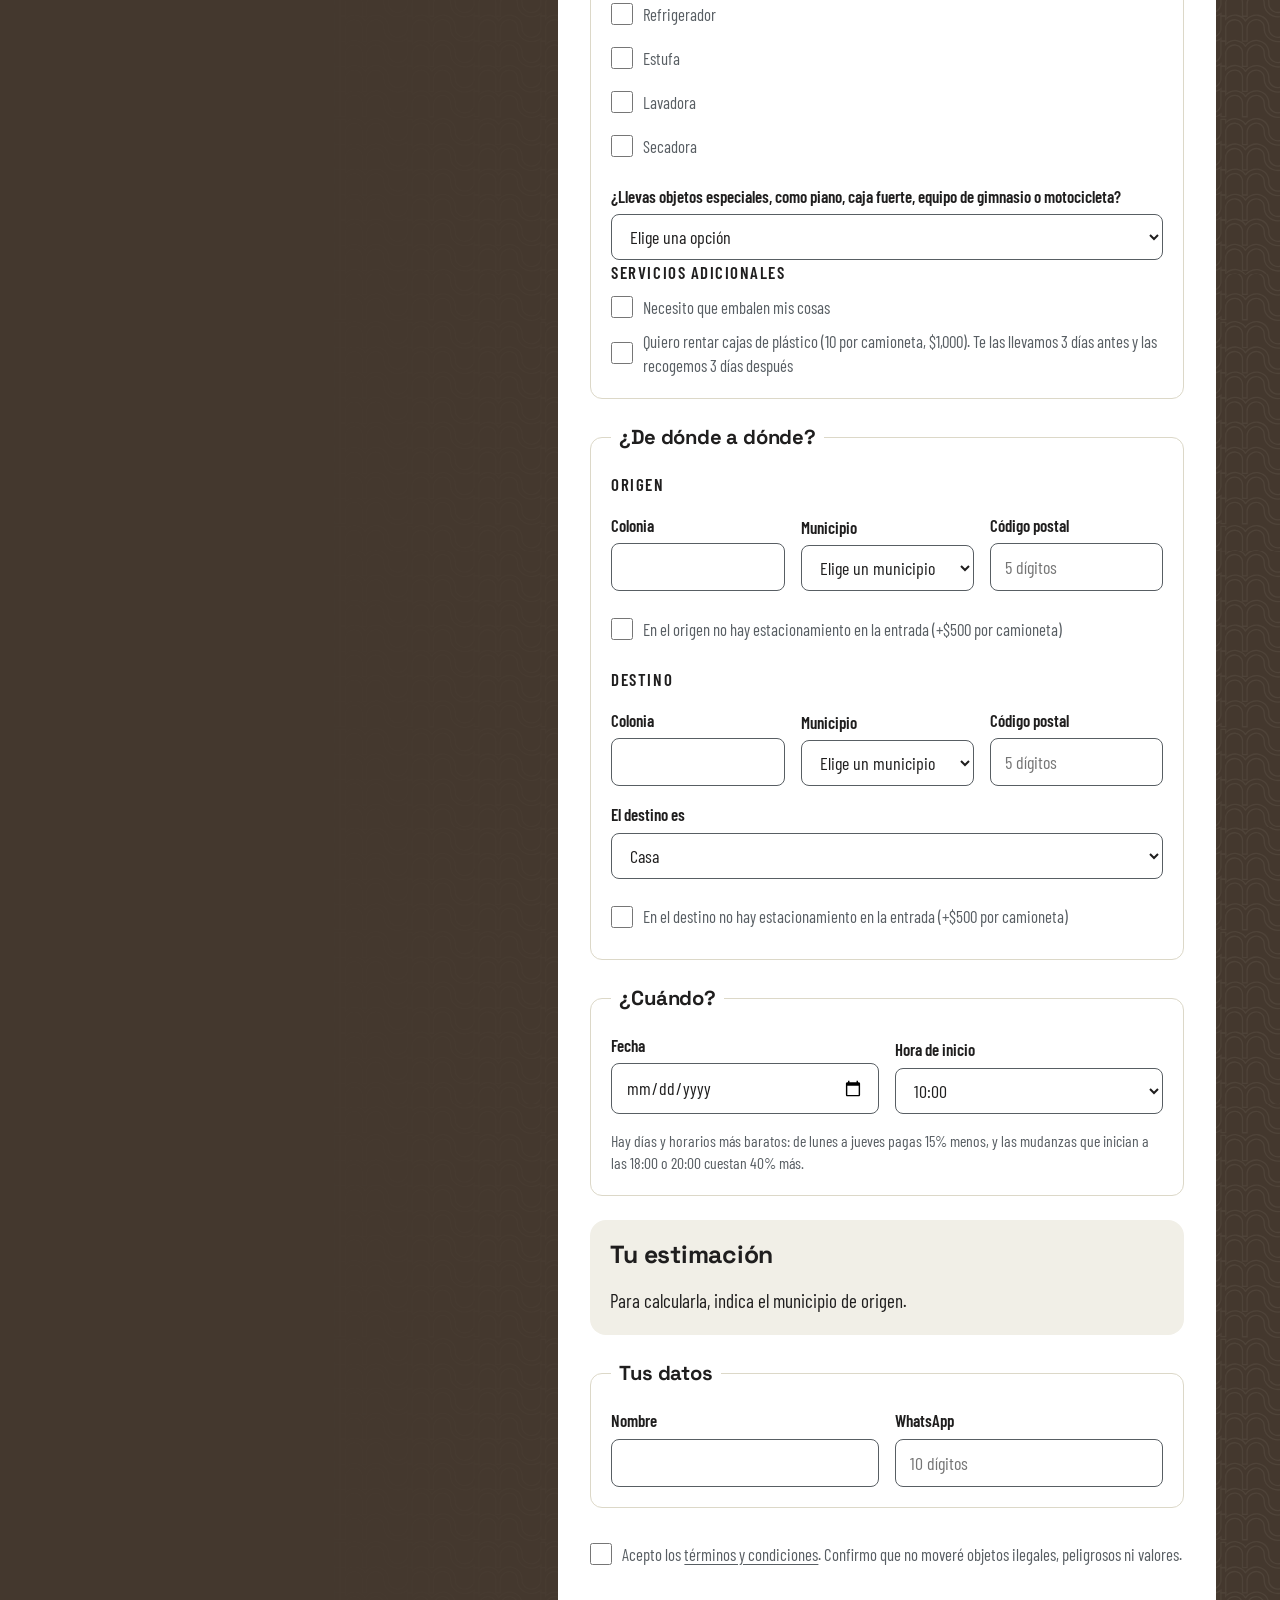
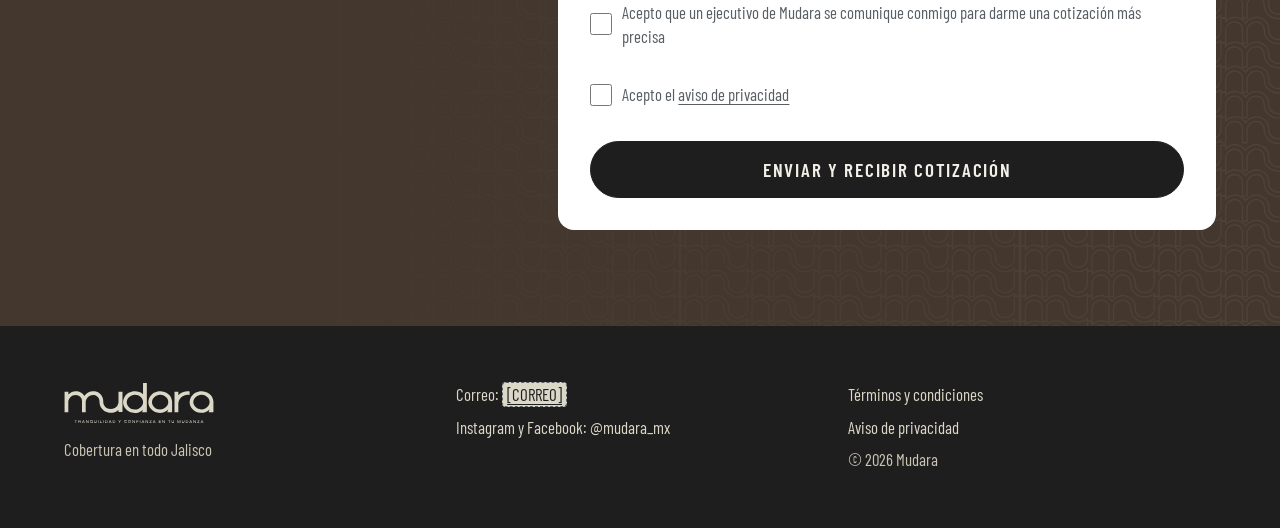
==== commit 01ae6679: "Identidad de marca: paleta, tipografías, logotipo, patrones y animaciones - Paleta del manual, Space" ====
--- a/index.html
+++ b/index.html
@@ -3,7 +3,7 @@
 <head>
 <meta charset="utf-8">
 <meta name="viewport" content="width=device-width, initial-scale=1">
-<link rel="icon" href="data:,">
+<link rel="icon" href="assets/img/marca/isotipo.svg" type="image/svg+xml">
 <title>Mudara | Mudanzas en Jalisco</title>
 <meta name="description" content="Mudanzas de departamentos, casas y oficinas con cobertura en todo Jalisco, embalado y personal calificado. Cotiza en línea y recibe tu estimación al momento.">
 <!-- Versión de revisión: quitar esta línea al lanzar (ver README) -->
@@ -20,20 +20,19 @@
 <meta name="twitter:title" content="Mudara | Mudanzas en Jalisco">
 <meta name="twitter:description" content="Tranquilidad y confianza en tu mudanza. Cotiza en línea y recibe tu estimación al momento.">
 <meta name="twitter:image" content="https://danilili.github.io/mudara-web/assets/img/og.jpg">
-<link rel="stylesheet" href="assets/css/tokens.css">
-<link rel="stylesheet" href="assets/css/main.css?v=8">
+<link rel="stylesheet" href="assets/css/tokens.css?v=9">
+<link rel="stylesheet" href="assets/css/main.css?v=9">
 </head>
 <body>
 <a class="saltar" href="#contenido">Saltar al contenido</a>
 
-<div class="aviso-revision" data-solo-revision>Wireframe para revisión de alcance y contenidos. Lo marcado con línea punteada está pendiente de confirmar.</div>
+<div class="aviso-revision" data-solo-revision>Versión de revisión. Lo marcado con línea punteada está pendiente de confirmar.</div>
 
 <header class="encabezado">
   <div class="contenedor">
     <div class="encabezado-fila">
       <a class="marca" href="#inicio">
-        <span class="marca-logo">logo</span>
-        <span class="marca-nombre">MUDARA</span>
+        <span class="logo" role="img" aria-label="Mudara"></span>
       </a>
       <nav class="nav-principal" aria-label="Principal">
         <a href="#servicios">Servicios</a>
@@ -59,7 +58,7 @@
 
 <main id="contenido">
 
-<section class="seccion seccion-alterna" id="inicio">
+<section class="seccion seccion-alterna portada" id="inicio">
   <div class="contenedor portada-rejilla">
     <div class="portada-texto">
       <span class="etiqueta">Cobertura en todo Jalisco</span>
@@ -71,12 +70,16 @@
       </div>
       <p class="microcopy">Estimación al momento, sin compromiso · Un ejecutivo te contacta en <span class="pendiente" data-config="tiempoRespuesta">[X] minutos</span></p>
     </div>
-    <div class="foto foto-alta" role="img" aria-label="Espacio para foto real del equipo Mudara cargando con uniforme">
-      <svg aria-hidden="true" viewBox="0 0 100 100" preserveAspectRatio="none"><line x1="0" y1="0" x2="100" y2="100"/><line x1="100" y1="0" x2="0" y2="100"/></svg>
-      <span>Foto real: equipo Mudara cargando con uniforme</span>
-    </div>
-  </div>
-</section>
+    <div class="foto foto-alta foto-bloques" role="img" aria-label="Espacio para foto real del equipo Mudara cargando con uniforme">
+      
+      <span class="foto-nota" data-solo-revision>Foto real: equipo Mudara cargando con uniforme</span>
+    </div>
+  </div>
+</section>
+
+<div class="cinta" aria-hidden="true">
+  <div class="cinta-pista"><ul><li>Embalado<i></i></li><li>Recolección<i></i></li><li>Transporte<i></i></li><li>Descarga<i></i></li><li>Departamentos<i></i></li><li>Casas<i></i></li><li>Oficinas<i></i></li></ul><ul><li>Embalado<i></i></li><li>Recolección<i></i></li><li>Transporte<i></i></li><li>Descarga<i></i></li><li>Departamentos<i></i></li><li>Casas<i></i></li><li>Oficinas<i></i></li></ul><ul><li>Embalado<i></i></li><li>Recolección<i></i></li><li>Transporte<i></i></li><li>Descarga<i></i></li><li>Departamentos<i></i></li><li>Casas<i></i></li><li>Oficinas<i></i></li></ul><ul><li>Embalado<i></i></li><li>Recolección<i></i></li><li>Transporte<i></i></li><li>Descarga<i></i></li><li>Departamentos<i></i></li><li>Casas<i></i></li><li>Oficinas<i></i></li></ul></div>
+</div>
 
 <section class="franja" aria-label="Por qué confiar en Mudara">
   <div class="contenedor franja-rejilla">
@@ -162,8 +165,8 @@
 <section class="seccion" aria-labelledby="equipo-titulo">
   <div class="contenedor equipo-rejilla">
     <div class="foto foto-alta" role="img" aria-label="Espacio para retrato grupal real del equipo con el camión">
-      <svg aria-hidden="true" viewBox="0 0 100 100" preserveAspectRatio="none"><line x1="0" y1="0" x2="100" y2="100"/><line x1="100" y1="0" x2="0" y2="100"/></svg>
-      <span>Foto real: retrato grupal del equipo con el camión</span>
+      <span class="arte arte-colchon" aria-hidden="true"></span>
+      <span class="foto-nota" data-solo-revision>Foto real: retrato grupal del equipo con el camión</span>
     </div>
     <div class="equipo-texto">
       <h2 id="equipo-titulo">Cualquier piso, cualquier peso</h2>
@@ -184,20 +187,20 @@
     <h2 id="recientes-titulo">Mudanzas recientes</h2>
     <div class="galeria">
       <div class="foto" role="img" aria-label="Espacio para foto real de un mueble envuelto">
-        <svg aria-hidden="true" viewBox="0 0 100 100" preserveAspectRatio="none"><line x1="0" y1="0" x2="100" y2="100"/><line x1="100" y1="0" x2="0" y2="100"/></svg>
-        <span>Foto real: mueble envuelto</span>
+        <span class="arte arte-caja" aria-hidden="true"></span>
+        <span class="foto-nota" data-solo-revision>Foto real: mueble envuelto</span>
       </div>
       <div class="foto" role="img" aria-label="Espacio para foto real del camión cargado">
-        <svg aria-hidden="true" viewBox="0 0 100 100" preserveAspectRatio="none"><line x1="0" y1="0" x2="100" y2="100"/><line x1="100" y1="0" x2="0" y2="100"/></svg>
-        <span>Foto real: camión cargado</span>
+        <span class="arte arte-baul" aria-hidden="true"></span>
+        <span class="foto-nota" data-solo-revision>Foto real: camión cargado</span>
       </div>
       <div class="foto" role="img" aria-label="Espacio para foto real del equipo subiendo escaleras">
-        <svg aria-hidden="true" viewBox="0 0 100 100" preserveAspectRatio="none"><line x1="0" y1="0" x2="100" y2="100"/><line x1="100" y1="0" x2="0" y2="100"/></svg>
-        <span>Foto real: subiendo escaleras</span>
+        <span class="arte arte-escalera" aria-hidden="true"></span>
+        <span class="foto-nota" data-solo-revision>Foto real: subiendo escaleras</span>
       </div>
       <div class="foto" role="img" aria-label="Espacio para foto real de una casa ya acomodada">
-        <svg aria-hidden="true" viewBox="0 0 100 100" preserveAspectRatio="none"><line x1="0" y1="0" x2="100" y2="100"/><line x1="100" y1="0" x2="0" y2="100"/></svg>
-        <span>Foto real: casa ya acomodada</span>
+        <span class="arte arte-colchon" aria-hidden="true"></span>
+        <span class="foto-nota" data-solo-revision>Foto real: casa ya acomodada</span>
       </div>
     </div>
   </div>
@@ -230,9 +233,9 @@
       </ul>
       <p>También ofrecemos mudanzas foráneas: <a href="#cotizar">cotiza con nosotros</a>.</p>
     </div>
-    <div class="foto" role="img" aria-label="Espacio para mapa estático de Jalisco">
-      <svg aria-hidden="true" viewBox="0 0 100 100" preserveAspectRatio="none"><line x1="0" y1="0" x2="100" y2="100"/><line x1="100" y1="0" x2="0" y2="100"/></svg>
-      <span>Mapa de Jalisco (imagen estática)</span>
+    <div class="foto foto-patron" role="img" aria-label="Espacio para mapa estático de Jalisco">
+      <span class="arte arte-isotipo" aria-hidden="true"></span>
+      <span class="foto-nota" data-solo-revision>Mapa de Jalisco (imagen estática)</span>
     </div>
   </div>
 </section>
@@ -456,8 +459,8 @@
 <footer class="pie">
   <div class="contenedor pie-rejilla">
     <div class="pie-columna">
-      <span class="pie-marca">MUDARA</span>
-      <span class="texto-secundario">Tranquilidad y confianza en tu mudanza</span>
+      <span class="logo logo-lema" role="img" aria-label="Mudara. Tranquilidad y confianza en tu mudanza"></span>
+      <span class="texto-secundario">Cobertura en todo Jalisco</span>
     </div>
     <div class="pie-columna">
       <span>Correo: <a class="pendiente" href="#cotizar" data-config="correo">[CORREO]</a></span>
@@ -475,8 +478,8 @@
   <a class="boton boton-relleno" href="#cotizar">Cotizar mi mudanza</a>
 </div>
 
-<script src="assets/js/config.js?v=8"></script>
-<script src="assets/js/main.js?v=8"></script>
-<script src="assets/js/cotizador.js?v=8"></script>
+<script src="assets/js/config.js?v=9"></script>
+<script src="assets/js/main.js?v=9"></script>
+<script src="assets/js/cotizador.js?v=9"></script>
 </body>
 </html>
--- a/assets/css/tokens.css
+++ b/assets/css/tokens.css
@@ -1,34 +1,50 @@
-/* Marca de Mudara: cambia estos valores y se re-colorea todo el sitio.
-   main.css solo usa estas variables, nunca colores ni fuentes directos.
-   Paleta actual: escala de grises del wireframe, hasta recibir la marca de Dalid. */
+/* Marca de Mudara, según el manual visual de Dalid.
+   Cambia estos valores y se re-colorea todo el sitio: main.css solo usa estas variables. */
+
+@font-face { font-family: "Space Grotesk"; font-weight: 500; font-style: normal; font-display: swap; src: url("../fuentes/SpaceGrotesk-Medium.ttf") format("truetype"); }
+@font-face { font-family: "Space Grotesk"; font-weight: 700; font-style: normal; font-display: swap; src: url("../fuentes/SpaceGrotesk-Bold.ttf") format("truetype"); }
+@font-face { font-family: "Barlow Condensed"; font-weight: 400; font-style: normal; font-display: swap; src: url("../fuentes/BarlowCondensed-Regular.ttf") format("truetype"); }
+@font-face { font-family: "Barlow Condensed"; font-weight: 500; font-style: normal; font-display: swap; src: url("../fuentes/BarlowCondensed-Medium.ttf") format("truetype"); }
+@font-face { font-family: "Barlow Condensed"; font-weight: 600; font-style: normal; font-display: swap; src: url("../fuentes/BarlowCondensed-SemiBold.ttf") format("truetype"); }
+
 :root {
+  /* Paleta del manual */
+  --marca-negro: #1f1e1e;   /* Pantone Neutral Black C */
+  --marca-cafe: #44382e;    /* Pantone 7533C */
+  --marca-gris: #585e63;    /* Pantone 5185C */
+  --marca-arena: #dcd8c8;
+  --marca-arena-clara: #f1efe7; /* arena aclarada, para fondos amplios */
+
   /* Color */
   --color-fondo: #FFFFFF;
-  --color-fondo-alterno: #F4F4F5;
-  --color-fondo-oscuro: #18181B;
-  --color-texto: #18181B;
-  --color-texto-secundario: #52525B;
-  --color-texto-sobre-oscuro: #FFFFFF;
-  --color-texto-secundario-sobre-oscuro: #D4D4D8;
-  --color-borde: #D4D4D8;
-  --color-borde-fuerte: #71717A;
-  --color-acento: #18181B;
-  --color-acento-hover: #3F3F46;
-  --color-texto-sobre-acento: #FFFFFF;
-  --color-placeholder: #E4E4E7;
-  --color-placeholder-linea: #A1A1AA;
-  --color-pendiente-fondo: #E4E4E7;
-  --color-pendiente-borde: #52525B;
-  --color-sombra: rgba(0, 0, 0, 0.2);
+  --color-fondo-alterno: var(--marca-arena-clara);
+  --color-fondo-oscuro: var(--marca-cafe);
+  --color-fondo-pie: var(--marca-negro);
+  --color-marca: var(--marca-gris);
+  --color-texto: var(--marca-negro);
+  --color-texto-secundario: var(--marca-gris);
+  --color-texto-sobre-oscuro: var(--marca-arena);
+  --color-texto-secundario-sobre-oscuro: #c9c4b3;
+  --color-borde: var(--marca-arena);
+  --color-borde-fuerte: var(--marca-gris);
+  --color-acento: var(--marca-negro);
+  --color-acento-hover: var(--marca-cafe);
+  --color-texto-sobre-acento: var(--marca-arena-clara);
+  --color-placeholder: var(--marca-arena);
+  --color-placeholder-linea: var(--marca-gris);
+  --color-pendiente-fondo: var(--marca-arena);
+  --color-pendiente-borde: var(--marca-gris);
+  --color-sombra: rgba(31, 30, 30, 0.16);
 
-  /* Tipografía */
-  --fuente-titulos: system-ui, -apple-system, "Segoe UI", sans-serif;
-  --fuente-texto: system-ui, -apple-system, "Segoe UI", sans-serif;
-  --peso-titulos: 800;
-  --texto-h1: 2.5rem;
-  --texto-h2: 2rem;
-  --texto-cuerpo: 1rem;
-  --texto-intro: 1.0625rem;
+  /* Tipografía: Space Grotesk en títulos, Barlow Condensed en texto */
+  --fuente-titulos: "Space Grotesk", system-ui, -apple-system, "Segoe UI", sans-serif;
+  --fuente-texto: "Barlow Condensed", "Arial Narrow", system-ui, sans-serif;
+  --peso-titulos: 700;
+  --texto-base: 112.5%;       /* la condensada necesita un cuerpo mayor para leerse bien */
+  --texto-h1: 2.25rem;
+  --texto-h2: 1.75rem;
+  --texto-cuerpo: 1.0625rem;
+  --texto-intro: 1.1875rem;
 
   /* Forma */
   --radio: 12px;
@@ -39,19 +55,22 @@
   /* Espaciado */
   --contenedor: 1200px;
   --margen-lateral: 20px;
-  --seccion-y: 48px;
+  --seccion-y: 56px;
   --espacio: 20px;
-  --alto-boton: 44px;
-  --alto-encabezado: 77px;
+  --alto-boton: 46px;
+  --alto-encabezado: 72px;
   --alto-barra-movil: 72px;
+
+  /* Movimiento */
+  --curva: cubic-bezier(.2, .7, .2, 1);
 }
 
 @media (min-width: 768px) {
   :root {
-    --texto-h1: 3.5rem;
-    --texto-h2: 2.5rem;
-    --texto-intro: 1.125rem;
+    --texto-h1: 3.4rem;
+    --texto-h2: 2.3rem;
+    --texto-intro: 1.25rem;
     --margen-lateral: 24px;
-    --seccion-y: 88px;
+    --seccion-y: 96px;
   }
 }
--- a/assets/css/main.css
+++ b/assets/css/main.css
@@ -2,7 +2,7 @@
 
 *, *::before, *::after { box-sizing: border-box; }
 
-html { scroll-behavior: smooth; scroll-padding-top: calc(var(--alto-encabezado) + 12px); -webkit-text-size-adjust: 100%; }
+html { font-size: var(--texto-base); scroll-behavior: smooth; scroll-padding-top: calc(var(--alto-encabezado) + 12px); -webkit-text-size-adjust: 100%; }
 
 body {
   margin: 0;
@@ -80,12 +80,6 @@
 }
 .encabezado-fila { display: flex; align-items: center; justify-content: space-between; gap: 16px; padding-block: 16px; }
 .marca { display: flex; align-items: center; gap: 12px; color: inherit; text-decoration: none; }
-.marca-logo {
-  display: flex; align-items: center; justify-content: center; width: 44px; height: 44px; flex: none;
-  border: 2px dashed var(--color-borde-fuerte); border-radius: var(--radio-chico);
-  color: var(--color-texto-secundario); font-size: .6875rem;
-}
-.marca-nombre { font-family: var(--fuente-titulos); font-size: 1.375rem; font-weight: var(--peso-titulos); letter-spacing: .08em; }
 .nav-principal { display: none; }
 .nav-principal a { text-decoration: none; font-size: .9375rem; }
 .nav-principal a:hover { text-decoration: underline; }
@@ -111,11 +105,9 @@
 .foto {
   position: relative; display: flex; align-items: center; justify-content: center; overflow: hidden;
   min-height: 240px; padding: 16px; background: var(--color-placeholder);
-  border: 1px solid var(--color-placeholder-linea); border-radius: var(--radio-grande);
-}
-.foto svg { position: absolute; inset: 0; width: 100%; height: 100%; }
-.foto line { stroke: var(--color-placeholder-linea); stroke-width: 1; vector-effect: non-scaling-stroke; }
-.foto span {
+  border-radius: var(--radio-grande);
+}
+.foto-nota {
   position: relative; padding: 6px 12px; border-radius: 6px; text-align: center;
   background: var(--color-fondo); color: var(--color-texto-secundario); font-size: .875rem;
 }
@@ -207,7 +199,6 @@
 .pie { border-top: 1px solid var(--color-borde); padding-block: 40px; }
 .pie-rejilla { display: grid; gap: 24px; }
 .pie-columna { display: flex; flex-direction: column; gap: 8px; font-size: .9375rem; }
-.pie-marca { font-family: var(--fuente-titulos); font-size: 1.25rem; font-weight: var(--peso-titulos); letter-spacing: .08em; }
 .texto-secundario { color: var(--color-texto-secundario); }
 .pie a { display: inline-flex; align-items: center; min-height: 24px; }
 
@@ -262,10 +253,6 @@
   .tarjeta { padding: 28px; }
 }
 
-@media (prefers-reduced-motion: reduce) {
-  html { scroll-behavior: auto; }
-  * { transition: none !important; }
-}
 
 /* Cotizador */
 .cotizador-form { display: flex; flex-direction: column; gap: 24px; min-width: 0; }
@@ -297,3 +284,165 @@
 
 /* Explicación de los ajustes de precio, bajo las tarjetas de la estimación */
 .cotizador-resultado .explica { font-size: .9375rem; }
+
+/* ==========================================================================
+   Identidad de marca (manual de Dalid): tipografía, logotipo, patrones
+   ========================================================================== */
+
+h1, h2 { letter-spacing: -.02em; }
+h3, .cotizador-form legend, .dato strong, .razones strong { font-family: var(--fuente-titulos); letter-spacing: -.01em; }
+body { line-height: 1.45; -webkit-font-smoothing: antialiased; }
+a { text-underline-offset: 3px; }
+
+/* Rótulos en mayúsculas espaciadas, como los del manual */
+.etiqueta, .boton, .nav-principal a, .menu-movil a, .aviso-revision, .acceso-titulo {
+  font-family: var(--fuente-texto); text-transform: uppercase; letter-spacing: .09em;
+}
+.etiqueta { display: inline-flex; align-items: center; gap: 10px; font-size: .9375rem; }
+.etiqueta::before { content: ""; width: 28px; height: 2px; background: currentColor; }
+.aviso-revision { font-size: .8125rem; }
+
+/* Logotipo: se pinta con el color del texto, así sirve sobre claro y oscuro */
+.logo, .arte, .cinta i {
+  display: block; background: currentColor;
+  -webkit-mask: var(--imagen) center / contain no-repeat; mask: var(--imagen) center / contain no-repeat;
+}
+.logo { --imagen: url("../img/marca/logo.svg"); width: 132px; aspect-ratio: 139.44 / 29.2; }
+.logo-lema { --imagen: url("../img/marca/logo-lema.svg"); width: 200px; aspect-ratio: 139.44 / 37.47; }
+.marca { color: var(--color-marca); transition: color .2s; }
+.marca:hover { color: var(--color-texto); }
+
+/* Encabezado: se compacta y gana sombra al bajar */
+.encabezado { transition: box-shadow .3s, border-color .3s; }
+.encabezado-fila { transition: padding .3s var(--curva); }
+.encabezado.bajando { box-shadow: 0 6px 24px var(--color-sombra); border-bottom-color: transparent; }
+.encabezado.bajando .encabezado-fila { padding-block: 10px; }
+.nav-principal a { position: relative; padding-block: 6px; font-weight: 500; font-size: .9375rem; }
+.nav-principal a:hover { text-decoration: none; }
+.nav-principal a::after {
+  content: ""; position: absolute; left: 0; right: 0; bottom: 0; height: 2px; background: currentColor;
+  transform: scaleX(0); transform-origin: left; transition: transform .3s var(--curva);
+}
+.nav-principal a:hover::after, .nav-principal a:focus-visible::after { transform: scaleX(1); }
+
+/* Botones */
+.boton { font-weight: 600; font-size: 1rem; transition: background-color .2s, color .2s, border-color .2s, transform .2s var(--curva), box-shadow .2s; }
+.boton:hover { transform: translateY(-2px); box-shadow: 0 8px 20px var(--color-sombra); }
+.boton:active { transform: translateY(0) scale(.98); box-shadow: none; }
+.boton-grande { font-size: 1.0625rem; }
+
+/* Portada con el patrón de la marca */
+.portada { position: relative; overflow: hidden; }
+.portada > * { position: relative; }
+.portada::before, .seccion-oscura::before {
+  content: ""; position: absolute; inset: 0; background: var(--color-marca); opacity: .13; pointer-events: none;
+  -webkit-mask-image: url("../img/marca/patron-lineas.svg"), linear-gradient(to right, transparent 20%, #000 100%);
+  mask-image: url("../img/marca/patron-lineas.svg"), linear-gradient(to right, transparent 20%, #000 100%);
+  -webkit-mask-size: 340px auto, 100% 100%; mask-size: 340px auto, 100% 100%;
+  -webkit-mask-composite: source-in; mask-composite: intersect;
+}
+.seccion-oscura { position: relative; overflow: hidden; }
+.seccion-oscura > * { position: relative; }
+.seccion-oscura::before { background: var(--color-texto-sobre-oscuro); opacity: .07; }
+h1 { max-width: 12ch; }
+
+/* Espacios de foto: mientras llegan las fotos reales, llevan el universo visual de la marca */
+.foto { color: var(--color-marca); isolation: isolate; }
+.arte { position: absolute; inset: 16% 12%; }
+.arte-baul { --imagen: url("../img/marca/ilustracion-baul.svg"); }
+.arte-colchon { --imagen: url("../img/marca/ilustracion-colchon.svg"); }
+.arte-caja { --imagen: url("../img/marca/ilustracion-caja.svg"); }
+.arte-escalera { --imagen: url("../img/marca/ilustracion-escalera.svg"); }
+.arte-isotipo { --imagen: url("../img/marca/isotipo.svg"); inset: 26%; }
+.foto-bloques { background: var(--marca-negro) url("../img/marca/patron-bloques.svg") center / cover no-repeat; }
+.foto-nota {
+  position: absolute; left: 12px; bottom: 12px; right: auto; max-width: calc(100% - 24px);
+  font-size: .8125rem; text-align: left; outline: 1px dashed var(--color-pendiente-borde); outline-offset: -1px;
+}
+.galeria .foto:nth-child(2) { background: var(--marca-cafe); color: var(--marca-arena); }
+.galeria .foto:nth-child(3) { background: var(--marca-gris); color: var(--marca-arena); }
+.galeria .foto:nth-child(4) { background: var(--marca-negro); color: var(--marca-arena); }
+.foto-patron::before {
+  content: ""; position: absolute; inset: 0; z-index: -1; background: currentColor; opacity: .22;
+  -webkit-mask: url("../img/marca/patron-lineas.svg") 0 0 / 300px auto; mask: url("../img/marca/patron-lineas.svg") 0 0 / 300px auto;
+}
+
+/* Cinta en movimiento con lo que hace Mudara */
+.cinta { overflow: hidden; background: var(--marca-negro); color: var(--marca-arena); padding-block: 14px; }
+.cinta-pista { display: flex; width: max-content; animation: cinta 36s linear infinite; }
+.cinta ul { display: flex; align-items: center; flex: none; }
+.cinta li { display: flex; align-items: center; gap: 28px; padding-right: 28px; font-weight: 500; font-size: 1rem; text-transform: uppercase; letter-spacing: .14em; white-space: nowrap; }
+.cinta i { --imagen: url("../img/marca/isotipo.svg"); width: 26px; height: 26px; flex: none; }
+@keyframes cinta { to { transform: translateX(-50%); } }
+
+/* Franja, tarjetas y pasos */
+.franja { border-bottom: 0; }
+.dato { padding-left: 16px; border-left: 2px solid var(--color-borde); }
+.dato strong { font-size: 1.375rem; }
+.tarjeta { transition: transform .3s var(--curva), box-shadow .3s, border-color .3s; }
+.rejilla-tarjetas > .tarjeta:hover { transform: translateY(-6px); box-shadow: 0 16px 36px var(--color-sombra); border-color: var(--color-borde-fuerte); }
+.icono { width: 44px; height: 44px; color: var(--color-marca); transition: transform .4s var(--curva), color .3s; }
+.tarjeta:hover .icono { transform: translateY(-3px) rotate(-6deg); color: var(--marca-cafe); }
+.numero { width: 52px; height: 52px; background: var(--marca-cafe); color: var(--marca-arena); font-family: var(--fuente-titulos); font-weight: 700; transition: transform .4s var(--curva); }
+.tarjeta:hover .numero { transform: scale(1.1) rotate(-8deg); }
+.razones li { border-left-color: var(--marca-cafe); transition: border-color .3s, padding-left .3s var(--curva); }
+.razones li:hover { padding-left: 22px; border-left-color: var(--marca-negro); }
+
+/* Preguntas */
+.preguntas-lista summary { display: flex; align-items: center; justify-content: space-between; gap: 16px; list-style: none; font-family: var(--fuente-titulos); font-size: 1rem; transition: color .2s; }
+.preguntas-lista summary::-webkit-details-marker { display: none; }
+.preguntas-lista summary::after { content: "+"; flex: none; font-size: 1.5rem; font-weight: 500; line-height: 1; color: var(--color-marca); transition: transform .3s var(--curva); }
+.preguntas-lista details[open] summary::after { transform: rotate(45deg); }
+.preguntas-lista summary:hover { color: var(--marca-cafe); }
+.preguntas-lista details[open] p { animation: sube .4s var(--curva) both; }
+
+/* Formulario y cotizador */
+.campo, .campo-acepto, .acceso-titulo { font-size: .9375rem; }
+.campo input, .campo select, .campo textarea { transition: border-color .2s, box-shadow .2s; }
+.campo input:focus, .campo select:focus, .campo textarea:focus { outline: none; border-color: var(--marca-negro); box-shadow: 0 0 0 3px var(--marca-arena); }
+.campo-acepto input { accent-color: var(--marca-cafe); }
+.cotizador-form fieldset { transition: border-color .3s; }
+.cotizador-form fieldset:focus-within { border-color: var(--color-borde-fuerte); }
+.tarjeta.precio { border-color: var(--color-borde-fuerte); }
+.tarjeta .precio-total { letter-spacing: -.02em; }
+
+/* Pie */
+.pie { background: var(--color-fondo-pie); color: var(--marca-arena); border-top: 0; padding-block: 56px; }
+.pie .texto-secundario { color: var(--color-texto-secundario-sobre-oscuro); }
+.pie .pendiente { color: var(--marca-negro); }
+.pie a:not(.pendiente) { text-decoration-color: transparent; transition: text-decoration-color .2s; }
+.pie a:not(.pendiente):hover { text-decoration-color: currentColor; }
+.pie :focus-visible { outline-color: currentColor; }
+.pie-columna:first-child { gap: 14px; }
+
+@media (min-width: 768px) {
+  .logo { width: 150px; }
+  .cinta li { font-size: 1.0625rem; gap: 36px; padding-right: 36px; }
+}
+
+/* ==========================================================================
+   Animaciones. Solo con JavaScript activo (clase "anima" en <html>) y si la
+   persona no pidió menos movimiento.
+   ========================================================================== */
+@keyframes sube { from { opacity: 0; transform: translateY(18px); } to { opacity: 1; transform: none; } }
+@keyframes entra-foto { from { opacity: 0; transform: scale(.94); } to { opacity: 1; transform: none; } }
+@keyframes flota { from { transform: translateY(-5px); } to { transform: translateY(5px); } }
+
+.anima .portada-texto > * { animation: sube .8s var(--curva) both; }
+.anima .portada-texto > :nth-child(2) { animation-delay: .08s; }
+.anima .portada-texto > :nth-child(3) { animation-delay: .16s; }
+.anima .portada-texto > :nth-child(4) { animation-delay: .24s; }
+.anima .portada-texto > :nth-child(5) { animation-delay: .32s; }
+.anima .portada-texto > :nth-child(6) { animation-delay: .4s; }
+.anima .portada .foto { animation: entra-foto 1s var(--curva) .15s both; }
+.anima .arte { animation: flota 3.6s ease-in-out infinite alternate; }
+
+.anima .aparece { opacity: 0; transform: translateY(26px); transition: opacity .7s var(--curva), transform .7s var(--curva); transition-delay: var(--retraso, 0s); }
+.anima .aparece.visto { opacity: 1; transform: none; }
+/* Al terminar la entrada se quita la clase, para que el hover vuelva a responder sin retraso */
+
+@media (prefers-reduced-motion: reduce) {
+  html { scroll-behavior: auto; }
+  *, *::before, *::after { transition: none !important; animation: none !important; }
+  .anima .aparece { opacity: 1; transform: none; }
+}
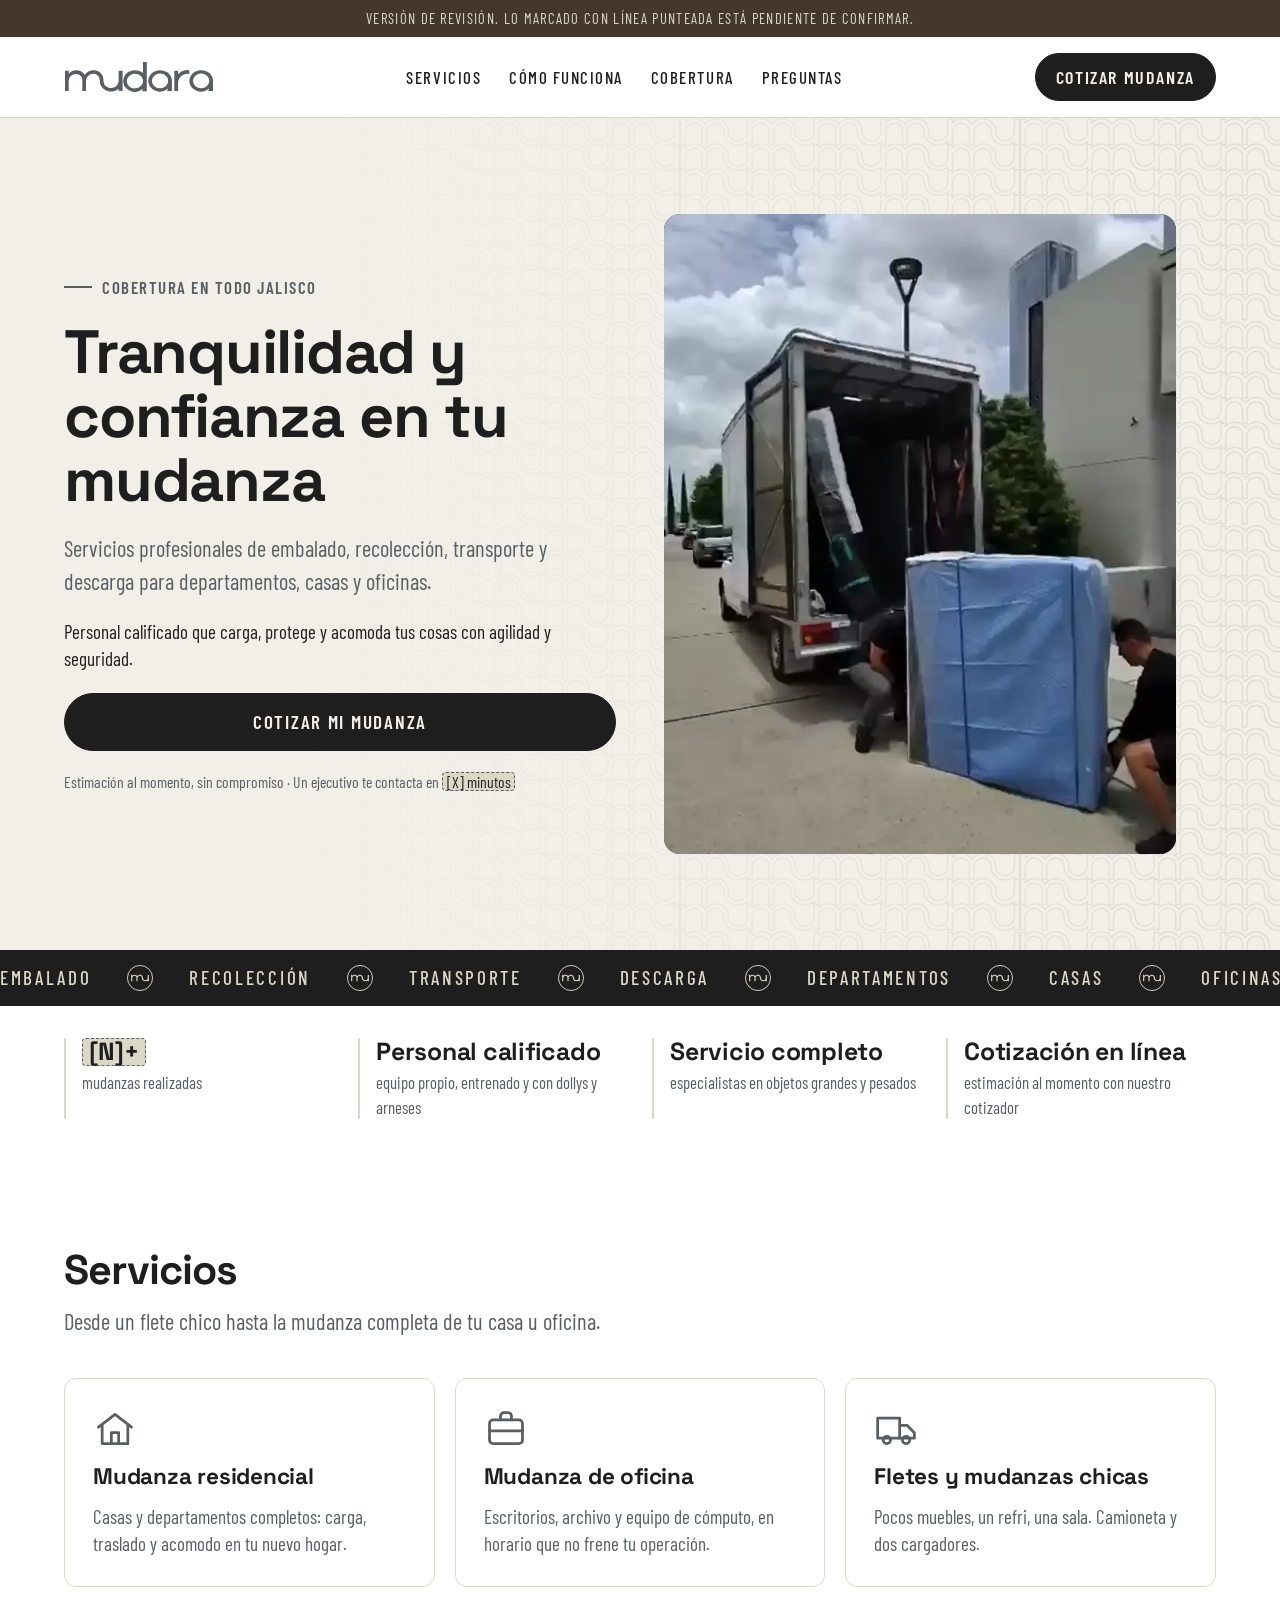
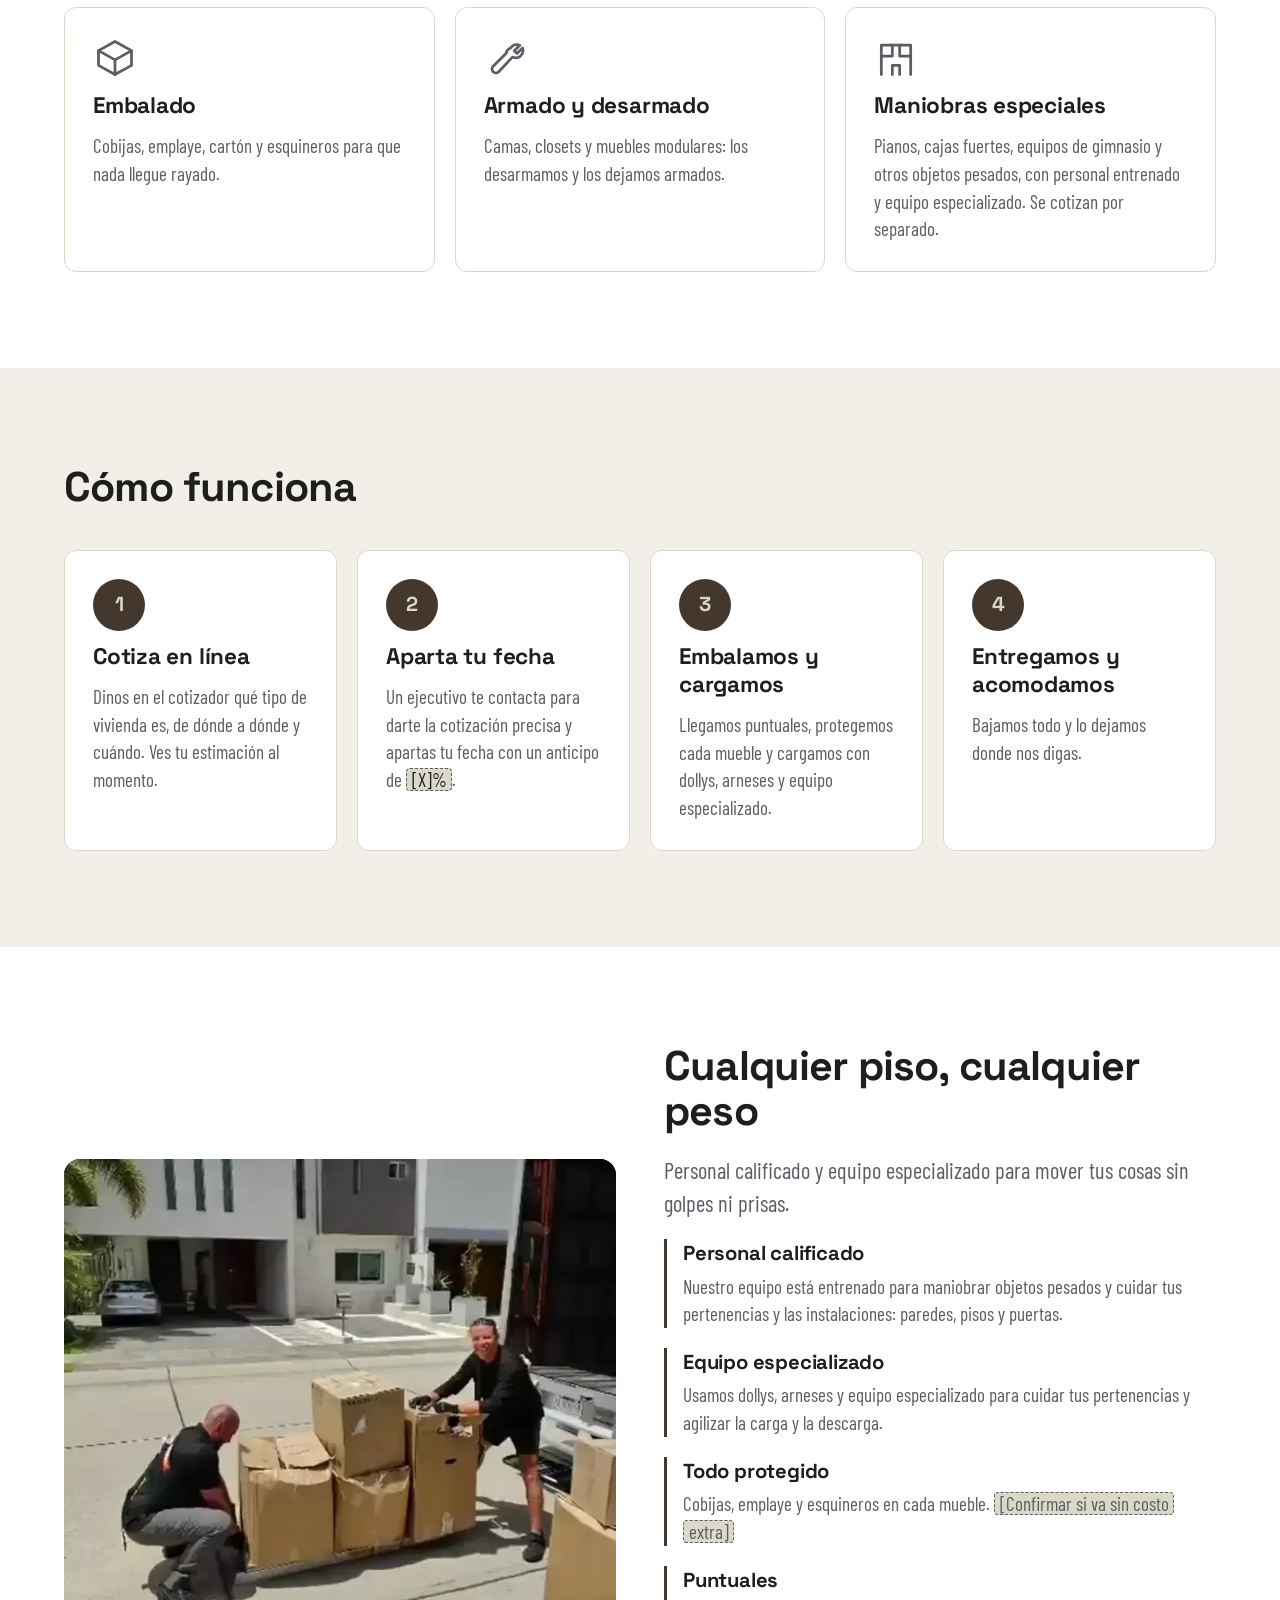
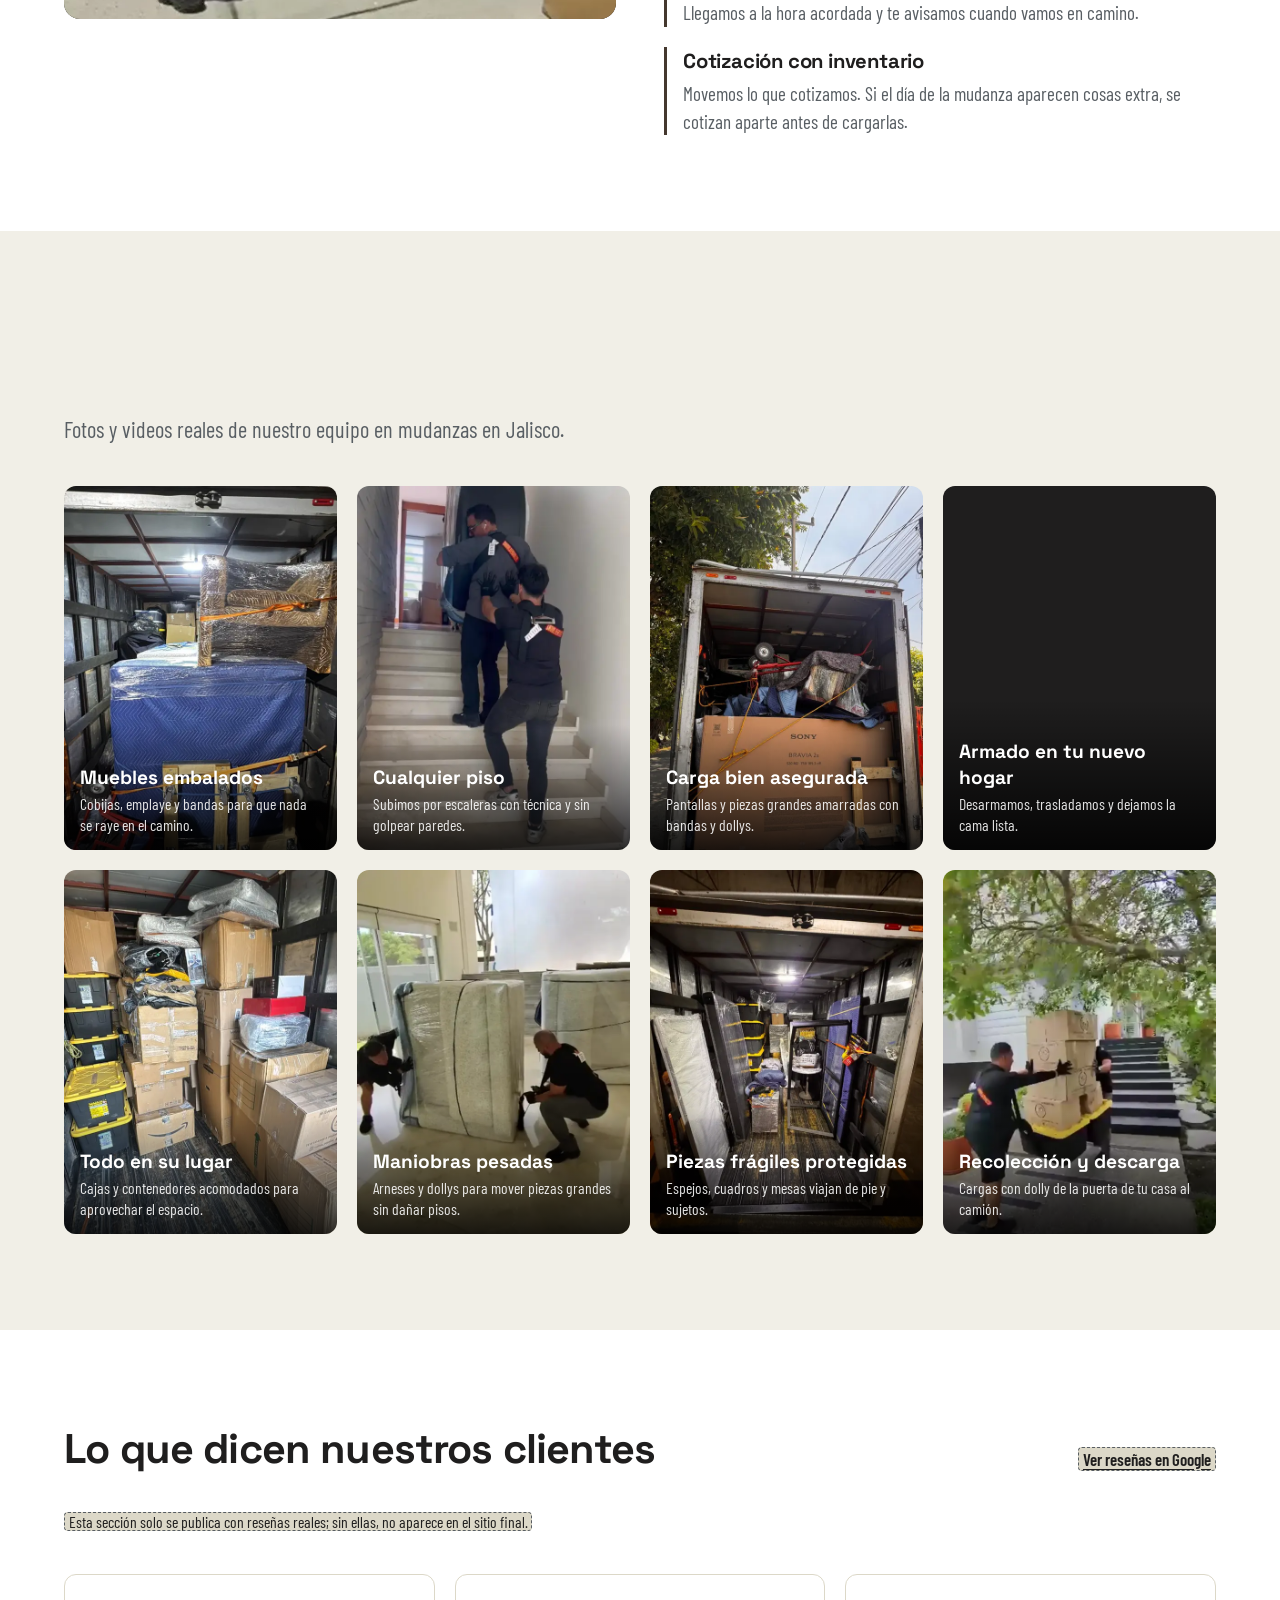
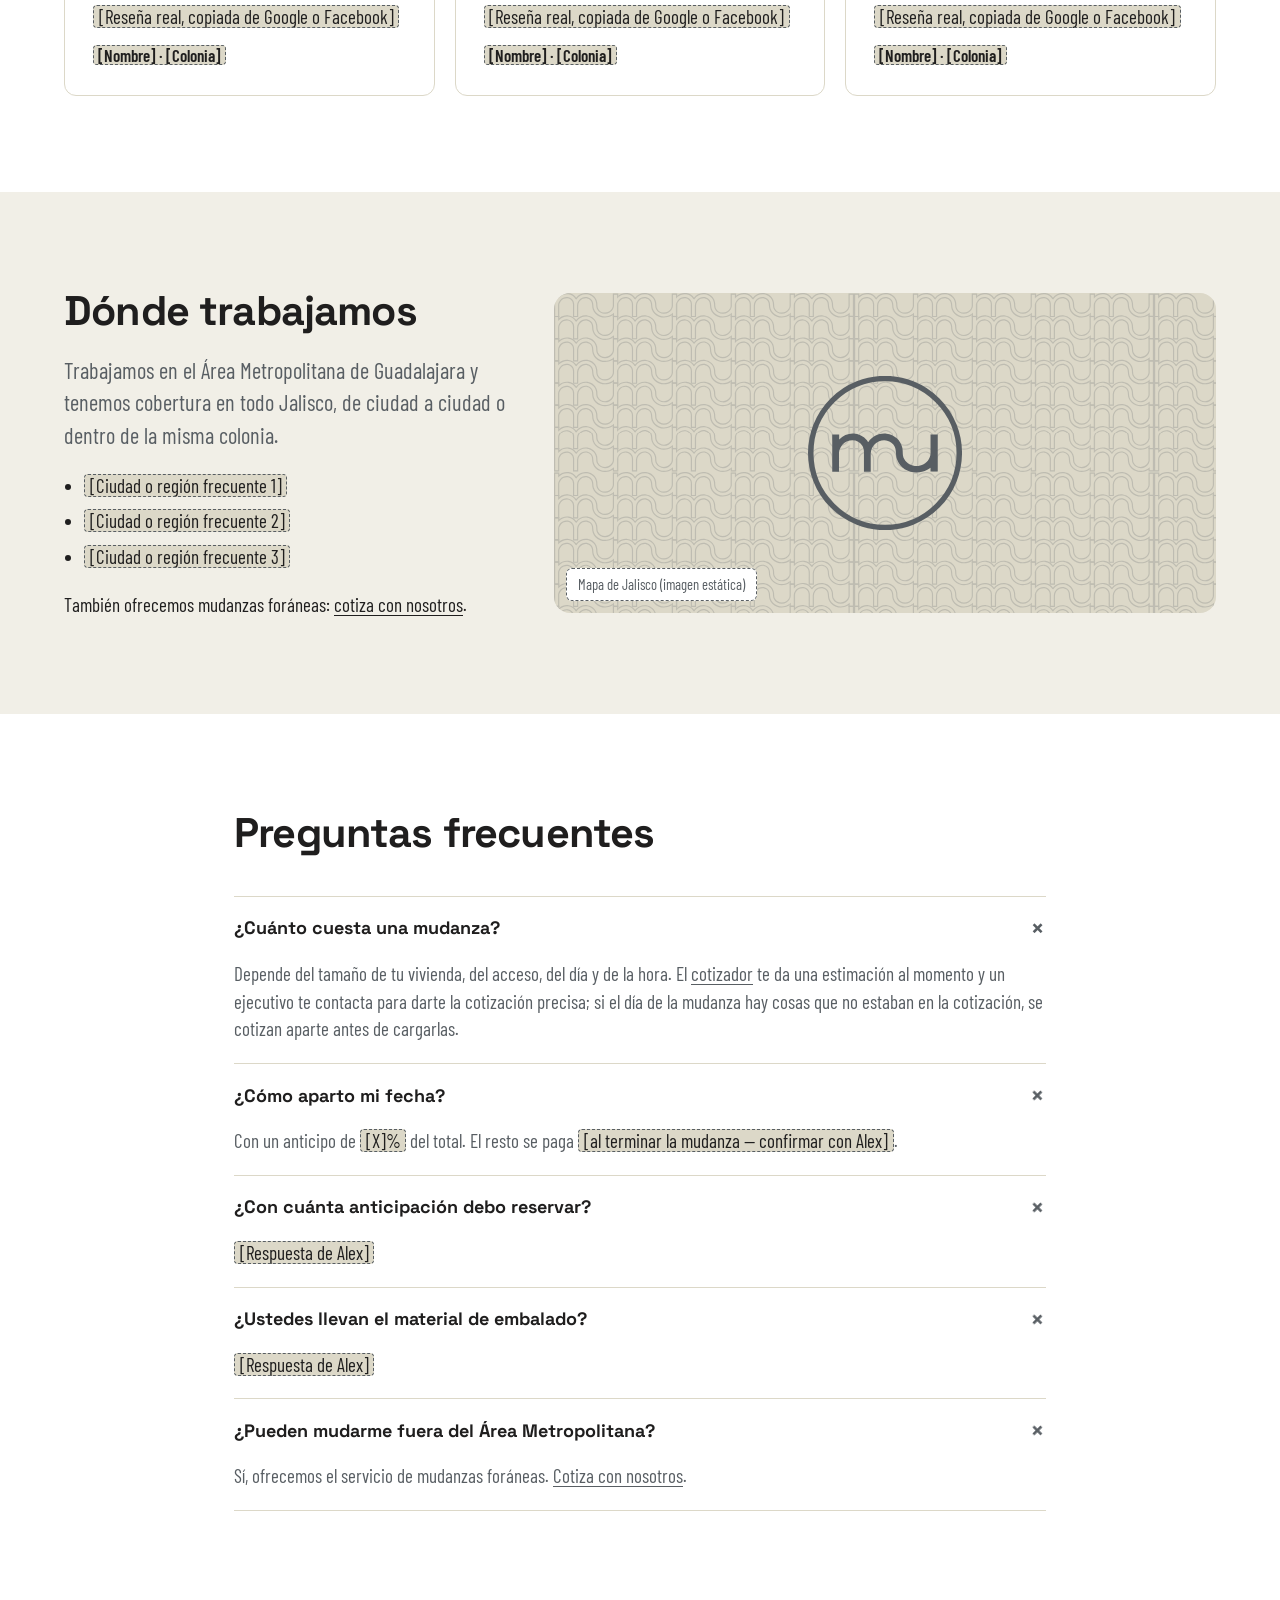
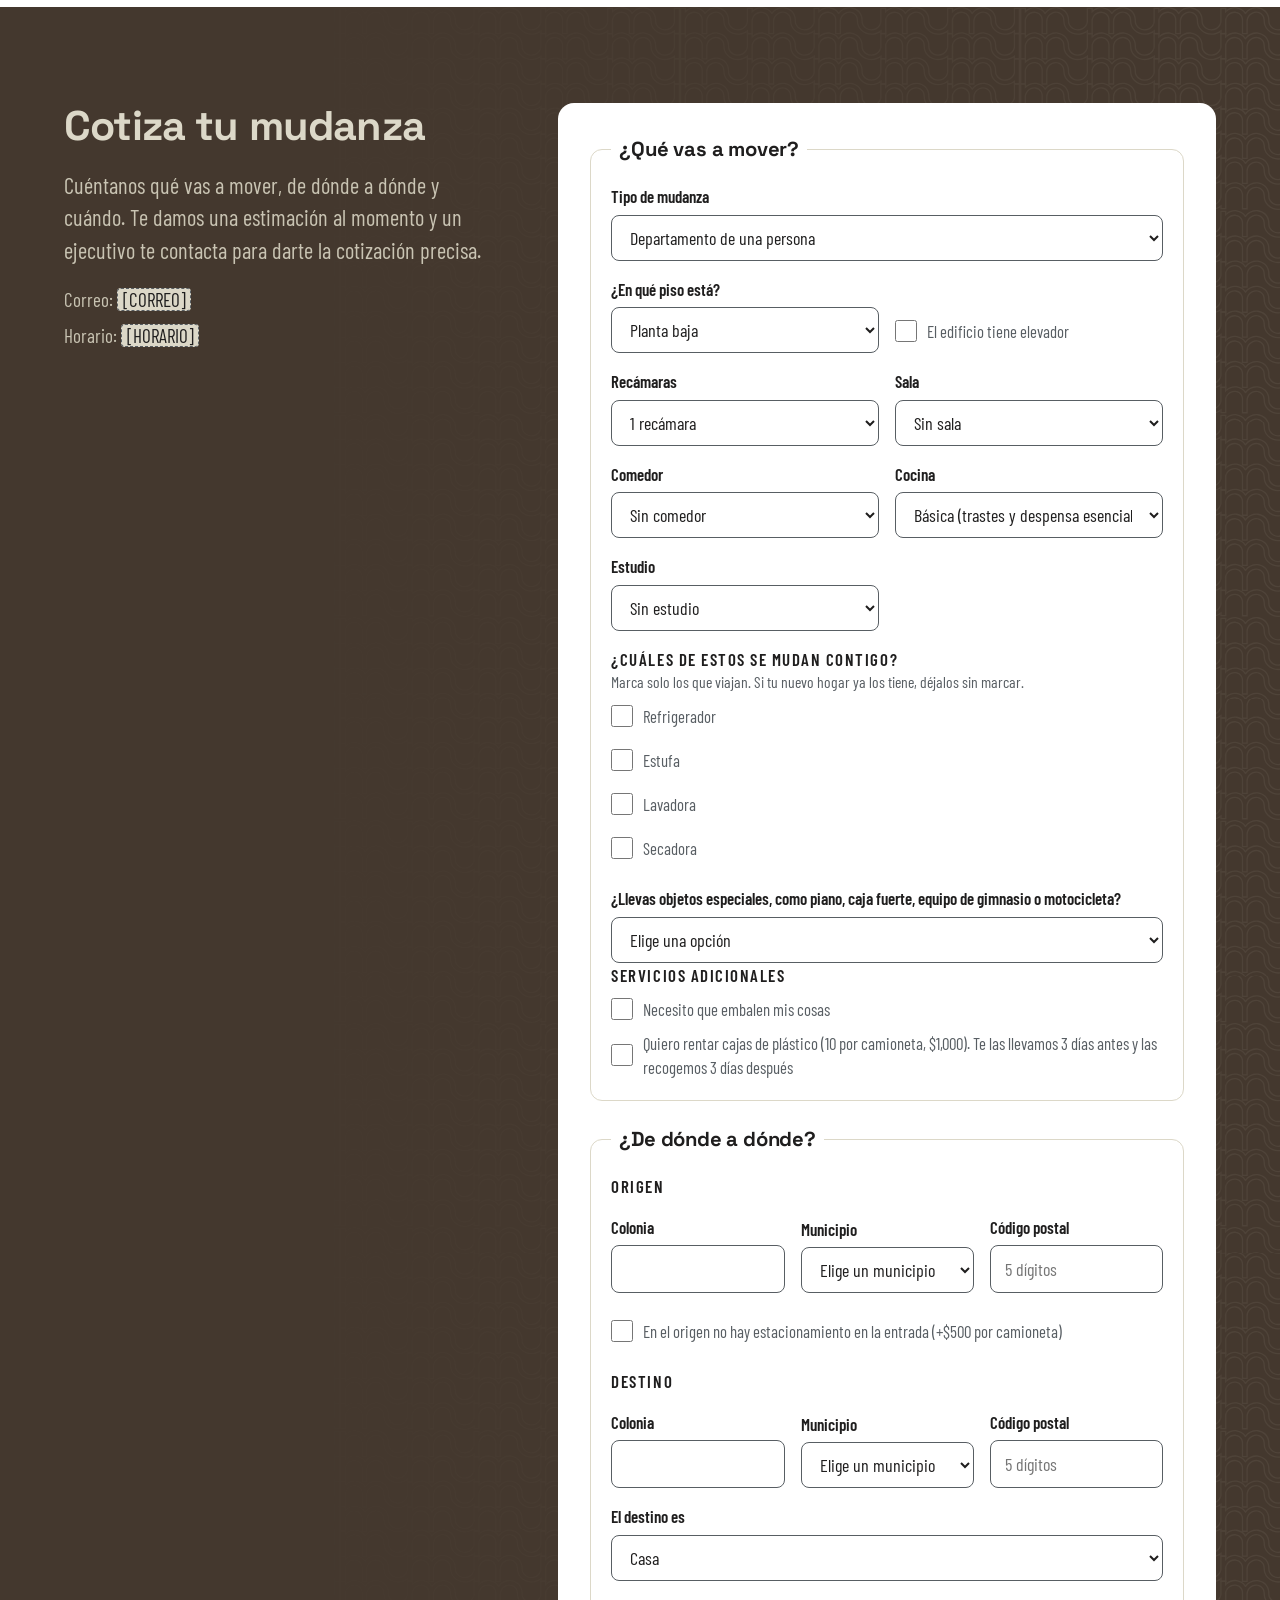
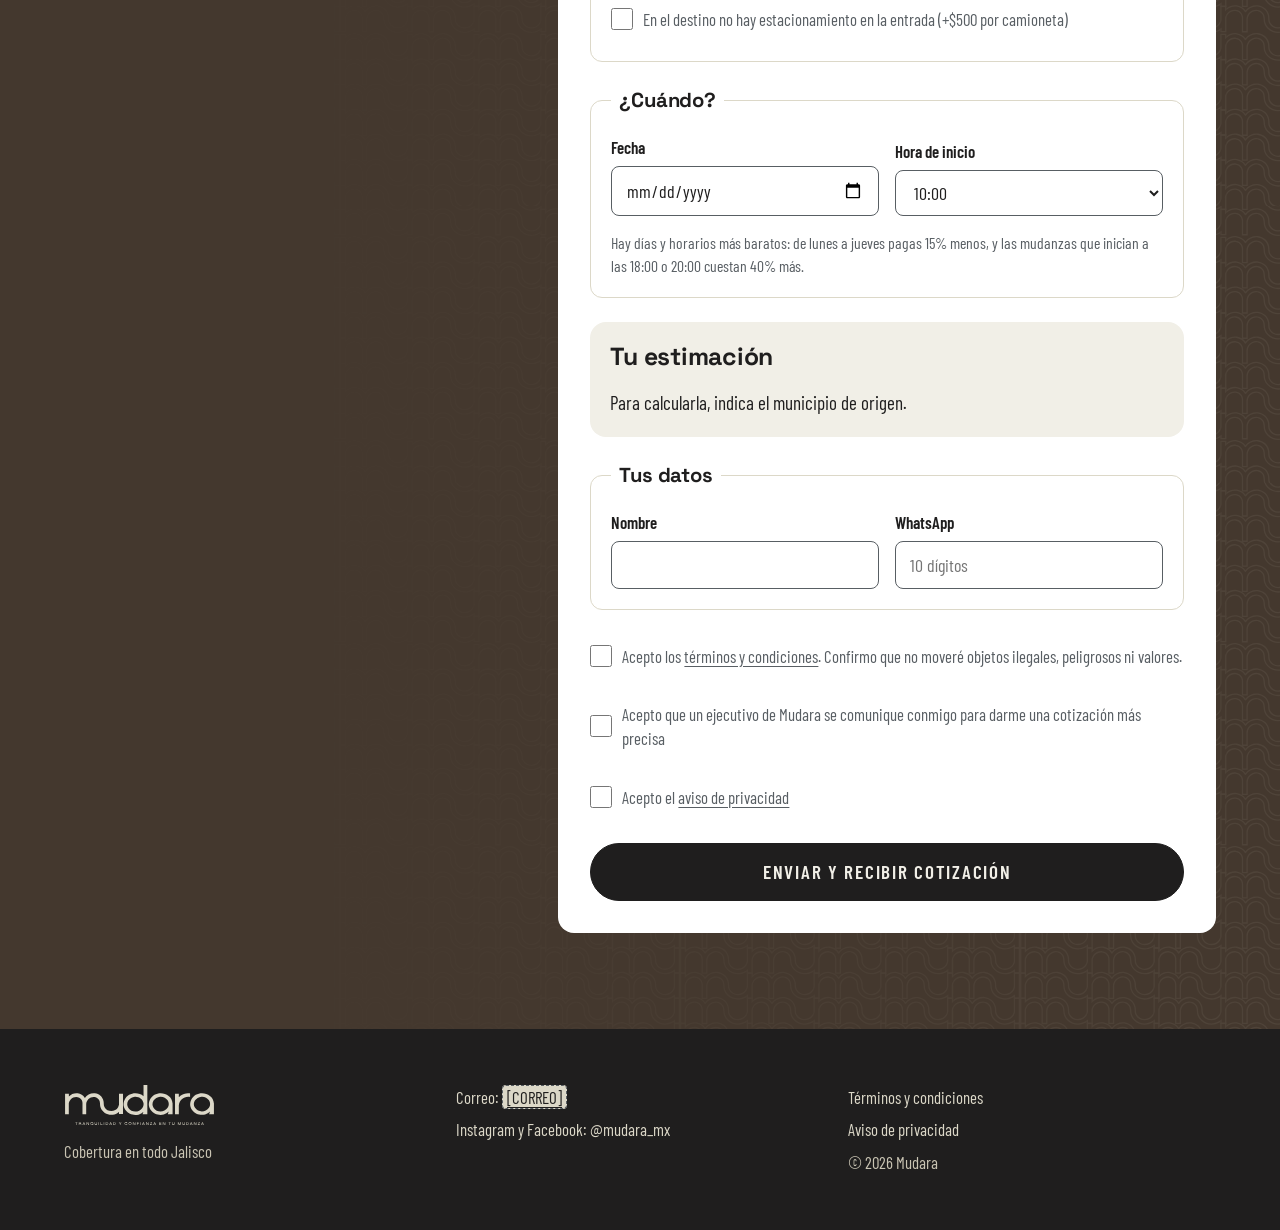
==== commit 29e6b6f1: "Fotos y video reales: portada en video, foto de equipo, galería de 8 fotos e imagen para compartir C" ====
--- a/index.html
+++ b/index.html
@@ -20,8 +20,8 @@
 <meta name="twitter:title" content="Mudara | Mudanzas en Jalisco">
 <meta name="twitter:description" content="Tranquilidad y confianza en tu mudanza. Cotiza en línea y recibe tu estimación al momento.">
 <meta name="twitter:image" content="https://danilili.github.io/mudara-web/assets/img/og.jpg">
-<link rel="stylesheet" href="assets/css/tokens.css?v=9">
-<link rel="stylesheet" href="assets/css/main.css?v=9">
+<link rel="stylesheet" href="assets/css/tokens.css?v=10">
+<link rel="stylesheet" href="assets/css/main.css?v=10">
 </head>
 <body>
 <a class="saltar" href="#contenido">Saltar al contenido</a>
@@ -70,9 +70,12 @@
       </div>
       <p class="microcopy">Estimación al momento, sin compromiso · Un ejecutivo te contacta en <span class="pendiente" data-config="tiempoRespuesta">[X] minutos</span></p>
     </div>
-    <div class="foto foto-alta foto-bloques" role="img" aria-label="Espacio para foto real del equipo Mudara cargando con uniforme">
-      
-      <span class="foto-nota" data-solo-revision>Foto real: equipo Mudara cargando con uniforme</span>
+    <div class="foto foto-alta foto-real portada-media">
+      <video class="foto-medio" autoplay muted loop playsinline preload="metadata" width="640" height="800"
+        poster="assets/img/fotos/portada-mudara-equipo-descargando.webp"
+        aria-label="Equipo Mudara descargando un mueble embalado del camión y subiendo cajas y muebles por las escaleras" data-video-portada>
+        <source src="assets/video/portada-mudara.mp4" type="video/mp4">
+      </video>
     </div>
   </div>
 </section>
@@ -164,10 +167,10 @@
 
 <section class="seccion" aria-labelledby="equipo-titulo">
   <div class="contenedor equipo-rejilla">
-    <div class="foto foto-alta" role="img" aria-label="Espacio para retrato grupal real del equipo con el camión">
-      <span class="arte arte-colchon" aria-hidden="true"></span>
-      <span class="foto-nota" data-solo-revision>Foto real: retrato grupal del equipo con el camión</span>
-    </div>
+    <figure class="foto foto-alta foto-real">
+      <img class="foto-medio" src="assets/img/fotos/equipo-mudara-con-camion.webp" width="720" height="900" loading="lazy" decoding="async"
+        alt="Dos cargadores de Mudara con uniforme acomodan cajas en un dolly junto al camión, frente a una casa">
+    </figure>
     <div class="equipo-texto">
       <h2 id="equipo-titulo">Cualquier piso, cualquier peso</h2>
       <p class="intro">Personal calificado y equipo especializado para mover tus cosas sin golpes ni prisas.</p>
@@ -185,23 +188,40 @@
 <section class="seccion seccion-alterna" aria-labelledby="recientes-titulo">
   <div class="contenedor pila">
     <h2 id="recientes-titulo">Mudanzas recientes</h2>
+    <p class="intro">Fotos y videos reales de nuestro equipo en mudanzas en Jalisco.</p>
     <div class="galeria">
-      <div class="foto" role="img" aria-label="Espacio para foto real de un mueble envuelto">
-        <span class="arte arte-caja" aria-hidden="true"></span>
-        <span class="foto-nota" data-solo-revision>Foto real: mueble envuelto</span>
-      </div>
-      <div class="foto" role="img" aria-label="Espacio para foto real del camión cargado">
-        <span class="arte arte-baul" aria-hidden="true"></span>
-        <span class="foto-nota" data-solo-revision>Foto real: camión cargado</span>
-      </div>
-      <div class="foto" role="img" aria-label="Espacio para foto real del equipo subiendo escaleras">
-        <span class="arte arte-escalera" aria-hidden="true"></span>
-        <span class="foto-nota" data-solo-revision>Foto real: subiendo escaleras</span>
-      </div>
-      <div class="foto" role="img" aria-label="Espacio para foto real de una casa ya acomodada">
-        <span class="arte arte-colchon" aria-hidden="true"></span>
-        <span class="foto-nota" data-solo-revision>Foto real: casa ya acomodada</span>
-      </div>
+      <figure class="galeria-item">
+        <img src="assets/img/fotos/mudanza-muebles-embalados-camion.webp" width="600" height="800" loading="lazy" decoding="async" alt="Muebles envueltos con cobijas azules y emplaye, asegurados con bandas dentro del camión">
+        <figcaption><strong>Muebles embalados</strong><span>Cobijas, emplaye y bandas para que nada se raye en el camino.</span></figcaption>
+      </figure>
+      <figure class="galeria-item">
+        <img src="assets/img/fotos/equipo-subiendo-escaleras.webp" width="600" height="800" loading="lazy" decoding="async" alt="Dos cargadores de Mudara suben un mueble embalado por una escalera interior">
+        <figcaption><strong>Cualquier piso</strong><span>Subimos por escaleras con técnica y sin golpear paredes.</span></figcaption>
+      </figure>
+      <figure class="galeria-item">
+        <img src="assets/img/fotos/carga-asegurada-con-bandas.webp" width="600" height="800" loading="lazy" decoding="async" alt="Camión abierto con una pantalla en caja y muebles sujetos con bandas naranjas">
+        <figcaption><strong>Carga bien asegurada</strong><span>Pantallas y piezas grandes amarradas con bandas y dollys.</span></figcaption>
+      </figure>
+      <figure class="galeria-item">
+        <img src="assets/img/fotos/cama-armada-nuevo-hogar.webp" width="600" height="800" loading="lazy" decoding="async" alt="Cargador de Mudara con un colchón emplayado junto a una cama ya armada en la recámara nueva">
+        <figcaption><strong>Armado en tu nuevo hogar</strong><span>Desarmamos, trasladamos y dejamos la cama lista.</span></figcaption>
+      </figure>
+      <figure class="galeria-item">
+        <img src="assets/img/fotos/cajas-y-contenedores-acomodados.webp" width="600" height="800" loading="lazy" decoding="async" alt="Cajas de cartón y contenedores amarillos apilados en orden dentro del camión">
+        <figcaption><strong>Todo en su lugar</strong><span>Cajas y contenedores acomodados para aprovechar el espacio.</span></figcaption>
+      </figure>
+      <figure class="galeria-item">
+        <img src="assets/img/fotos/maniobra-mueble-pesado-con-arnes.webp" width="600" height="800" loading="lazy" decoding="async" alt="Dos cargadores maniobran un mueble grande emplayado con arneses sobre piso de mármol">
+        <figcaption><strong>Maniobras pesadas</strong><span>Arneses y dollys para mover piezas grandes sin dañar pisos.</span></figcaption>
+      </figure>
+      <figure class="galeria-item">
+        <img src="assets/img/fotos/espejos-y-piezas-grandes-protegidas.webp" width="600" height="800" loading="lazy" decoding="async" alt="Interior del camión con espejos y piezas grandes protegidas y sujetas a los costados">
+        <figcaption><strong>Piezas frágiles protegidas</strong><span>Espejos, cuadros y mesas viajan de pie y sujetos.</span></figcaption>
+      </figure>
+      <figure class="galeria-item">
+        <img src="assets/img/fotos/cajas-con-dolly-escaleras.webp" width="600" height="800" loading="lazy" decoding="async" alt="Cargadores de Mudara suben una torre de cajas en dolly por escaleras exteriores">
+        <figcaption><strong>Recolección y descarga</strong><span>Cargas con dolly de la puerta de tu casa al camión.</span></figcaption>
+      </figure>
     </div>
   </div>
 </section>
@@ -478,8 +498,8 @@
   <a class="boton boton-relleno" href="#cotizar">Cotizar mi mudanza</a>
 </div>
 
-<script src="assets/js/config.js?v=9"></script>
-<script src="assets/js/main.js?v=9"></script>
-<script src="assets/js/cotizador.js?v=9"></script>
+<script src="assets/js/config.js?v=10"></script>
+<script src="assets/js/main.js?v=10"></script>
+<script src="assets/js/cotizador.js?v=10"></script>
 </body>
 </html>
--- a/assets/css/main.css
+++ b/assets/css/main.css
@@ -441,6 +441,26 @@
 .anima .aparece.visto { opacity: 1; transform: none; }
 /* Al terminar la entrada se quita la clase, para que el hover vuelva a responder sin retraso */
 
+/* Fotos y video reales */
+.foto-real { padding: 0; margin: 0; background: var(--marca-negro); }
+.foto-medio { position: absolute; inset: 0; width: 100%; height: 100%; object-fit: cover; }
+.portada-media { aspect-ratio: 4 / 5; min-height: 0; max-height: 640px; }
+.galeria-item { position: relative; margin: 0; overflow: hidden; border-radius: var(--radio); aspect-ratio: 3 / 4; background: var(--marca-negro); }
+.galeria-item img { width: 100%; height: 100%; object-fit: cover; transition: transform .6s var(--curva); }
+.galeria-item:hover img { transform: scale(1.04); }
+.galeria-item figcaption {
+  position: absolute; inset: auto 0 0 0; display: flex; flex-direction: column; gap: 2px; padding: 40px 16px 14px;
+  background: linear-gradient(to top, rgba(0,0,0,.82), rgba(0,0,0,0)); color: #fff; font-size: .875rem; line-height: 1.35;
+}
+.galeria-item figcaption strong { font-family: var(--fuente-titulos); font-size: 1.0625rem; }
+.galeria-item figcaption span { opacity: .88; }
+@media (max-width: 559px) {
+  .galeria { grid-template-columns: repeat(2, 1fr); gap: 10px; }
+  .galeria-item figcaption { padding: 32px 10px 10px; }
+  .galeria-item figcaption strong { font-size: .9375rem; line-height: 1.2; }
+  .galeria-item figcaption span { display: none; }
+}
+
 @media (prefers-reduced-motion: reduce) {
   html { scroll-behavior: auto; }
   *, *::before, *::after { transition: none !important; animation: none !important; }
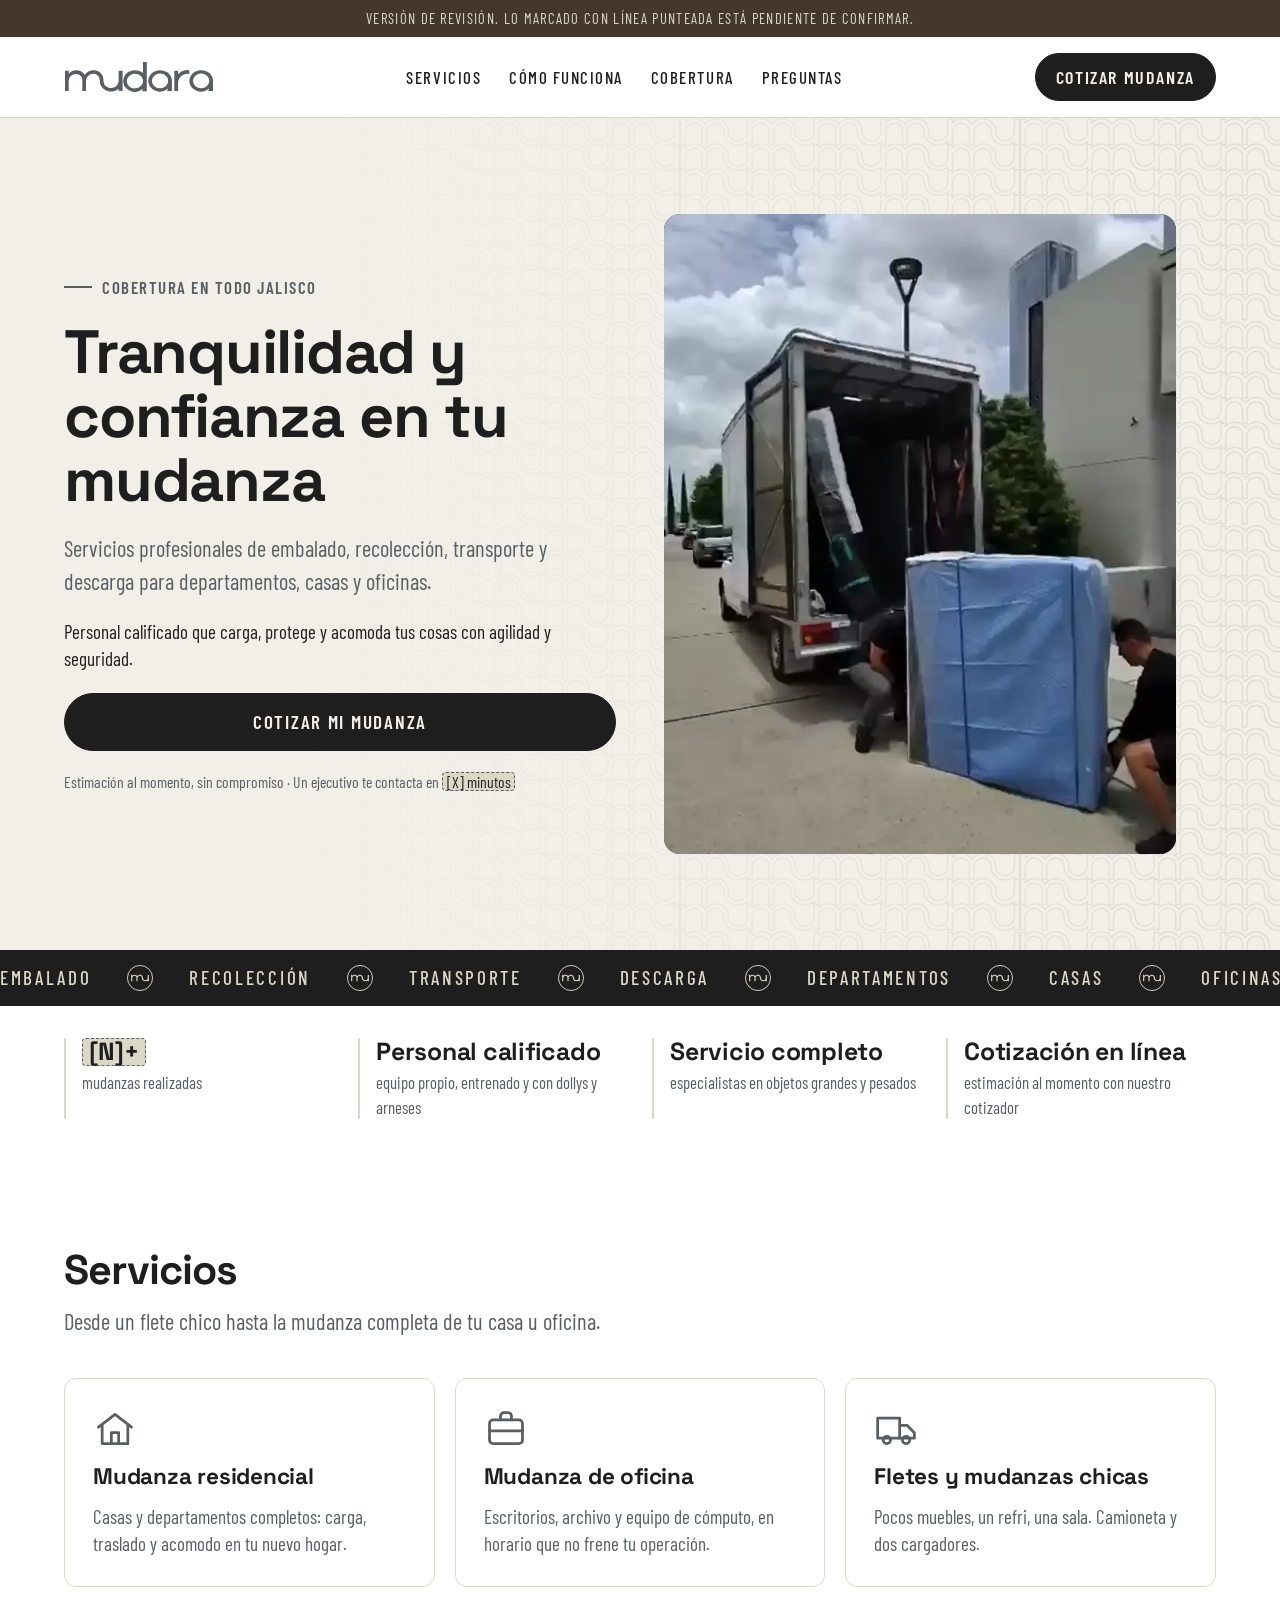
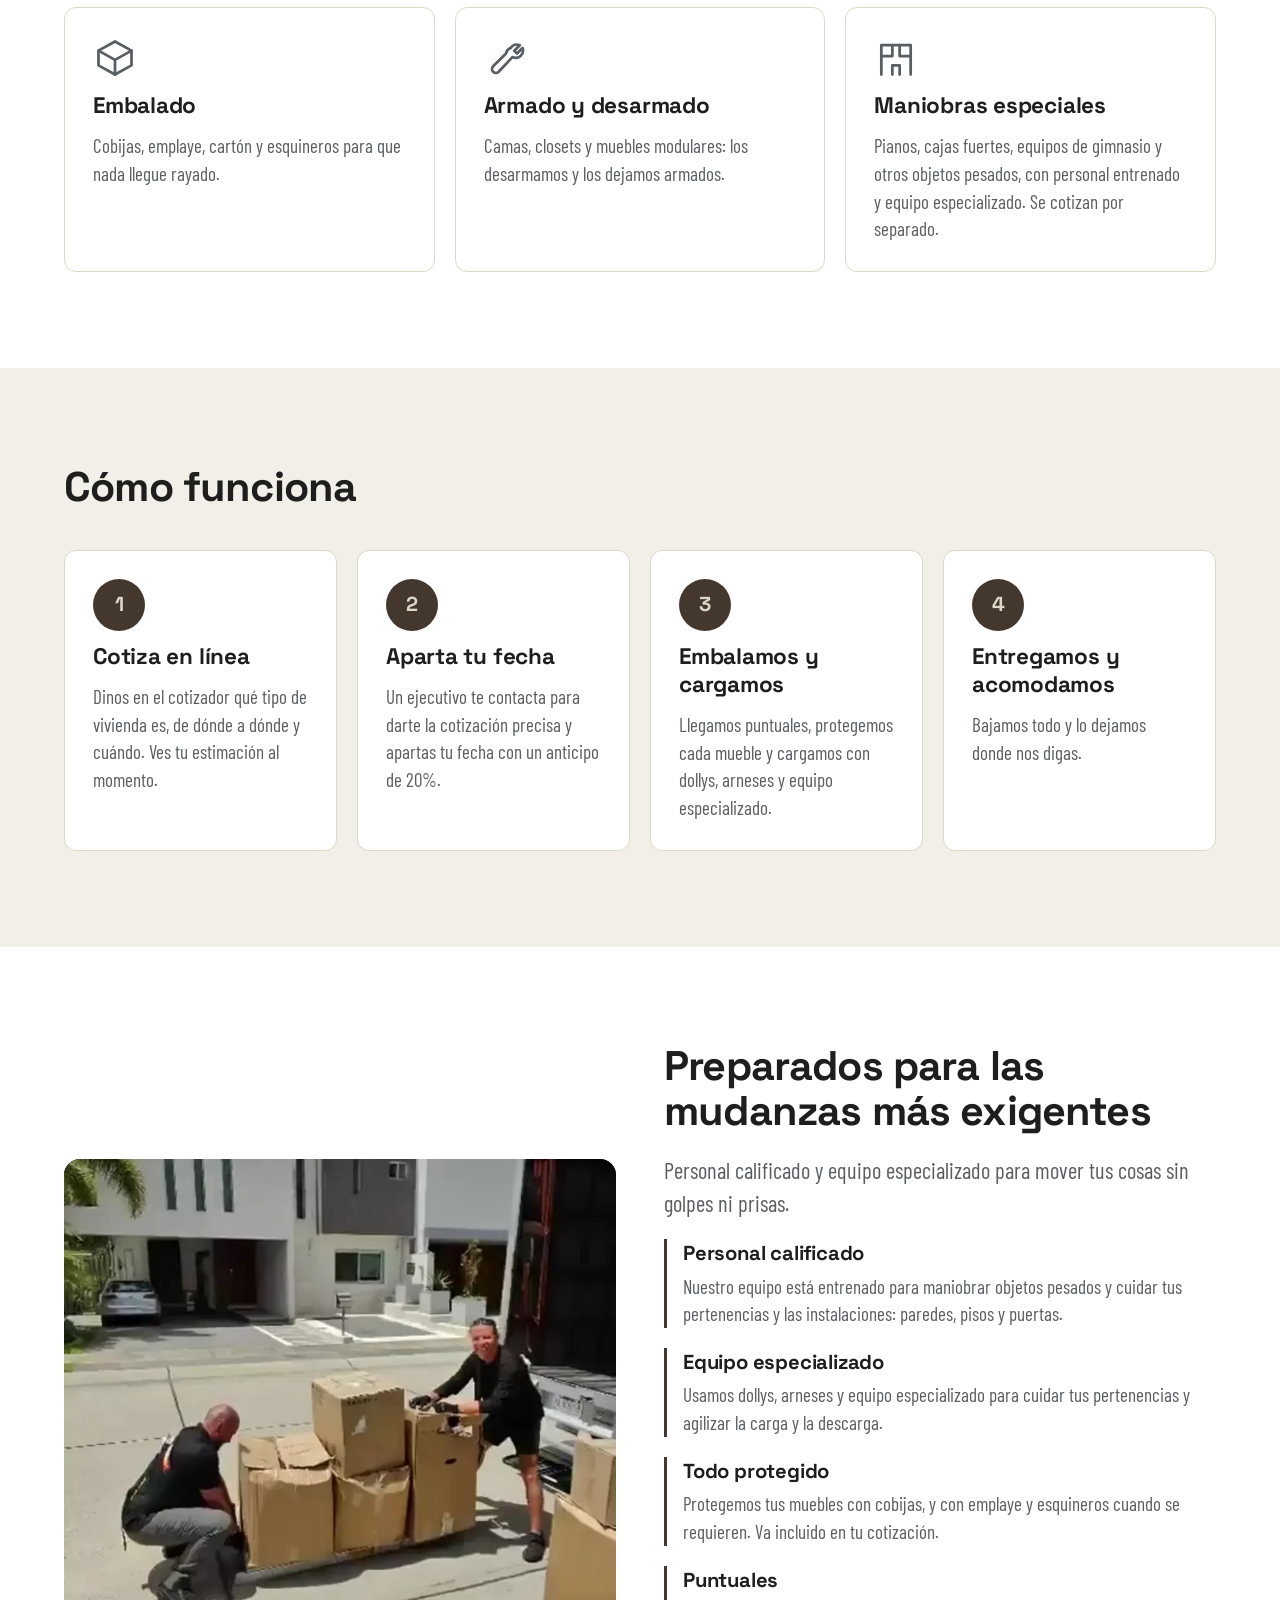
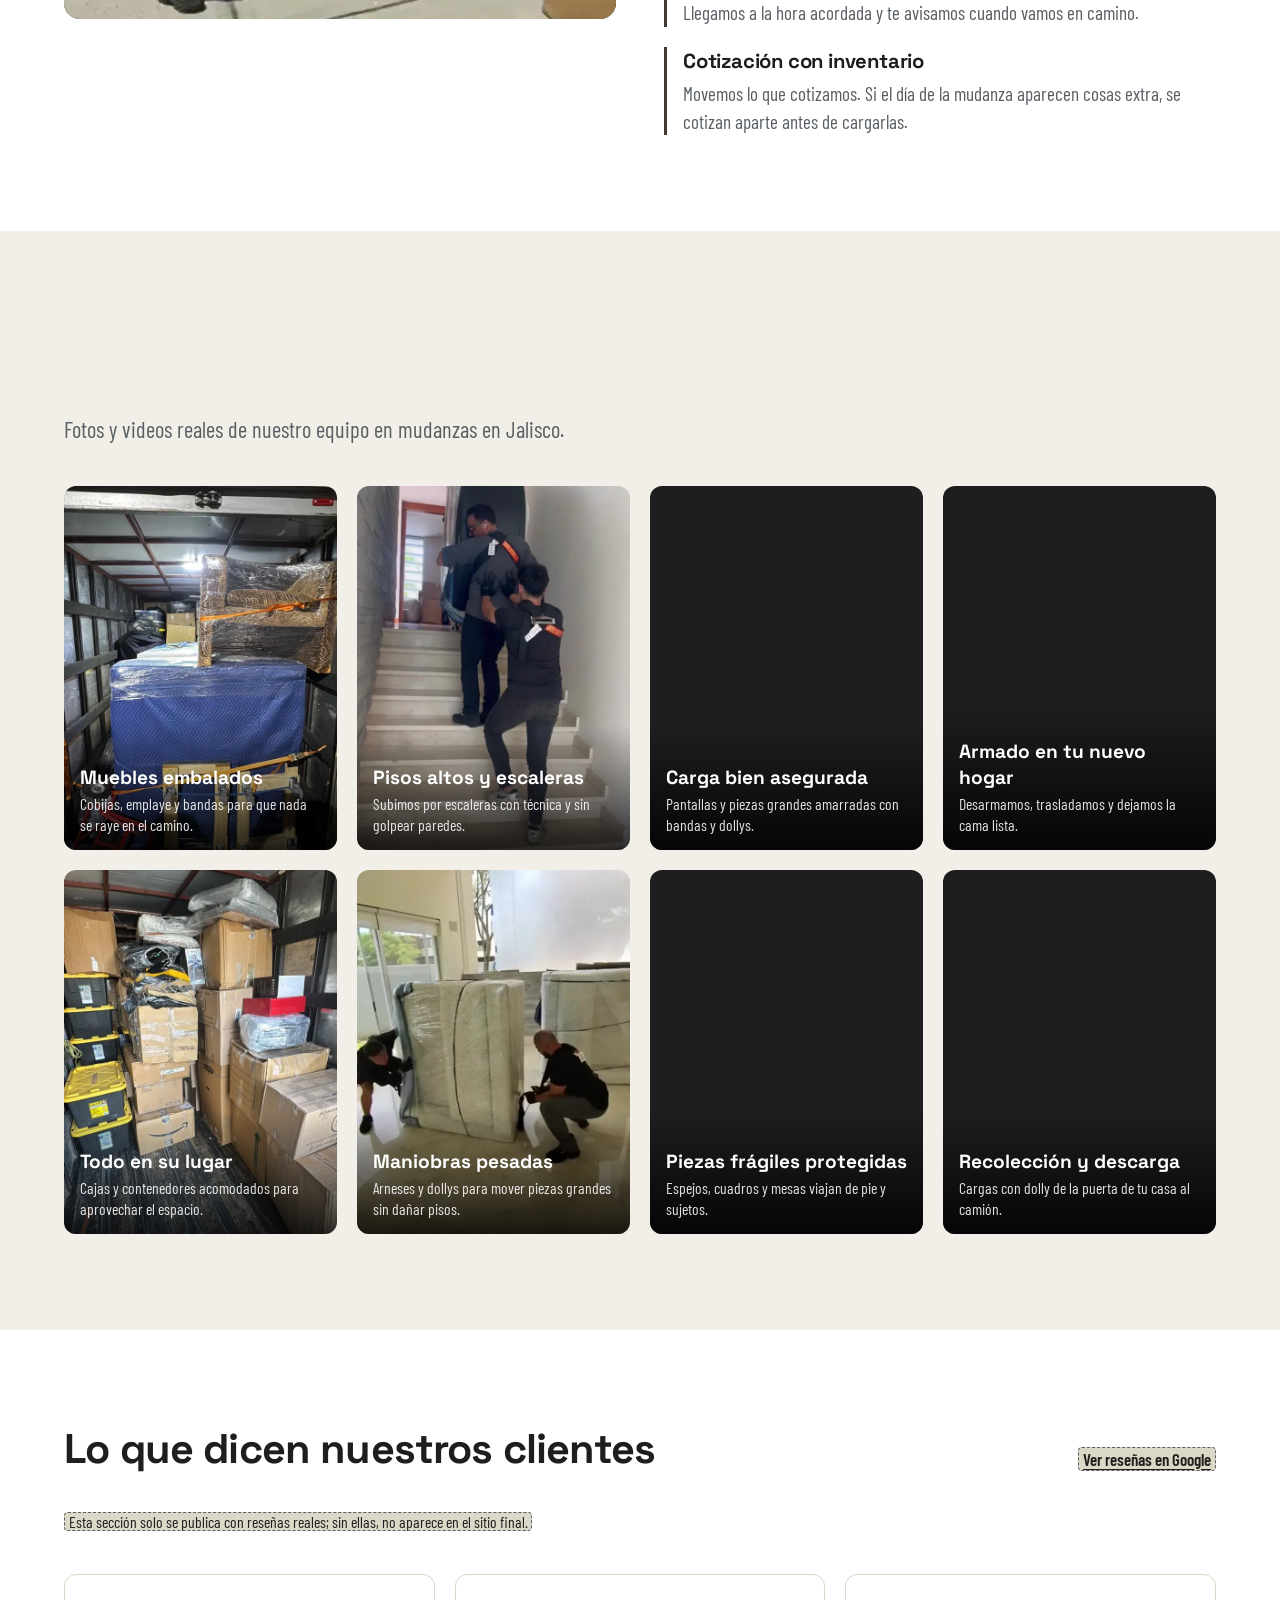
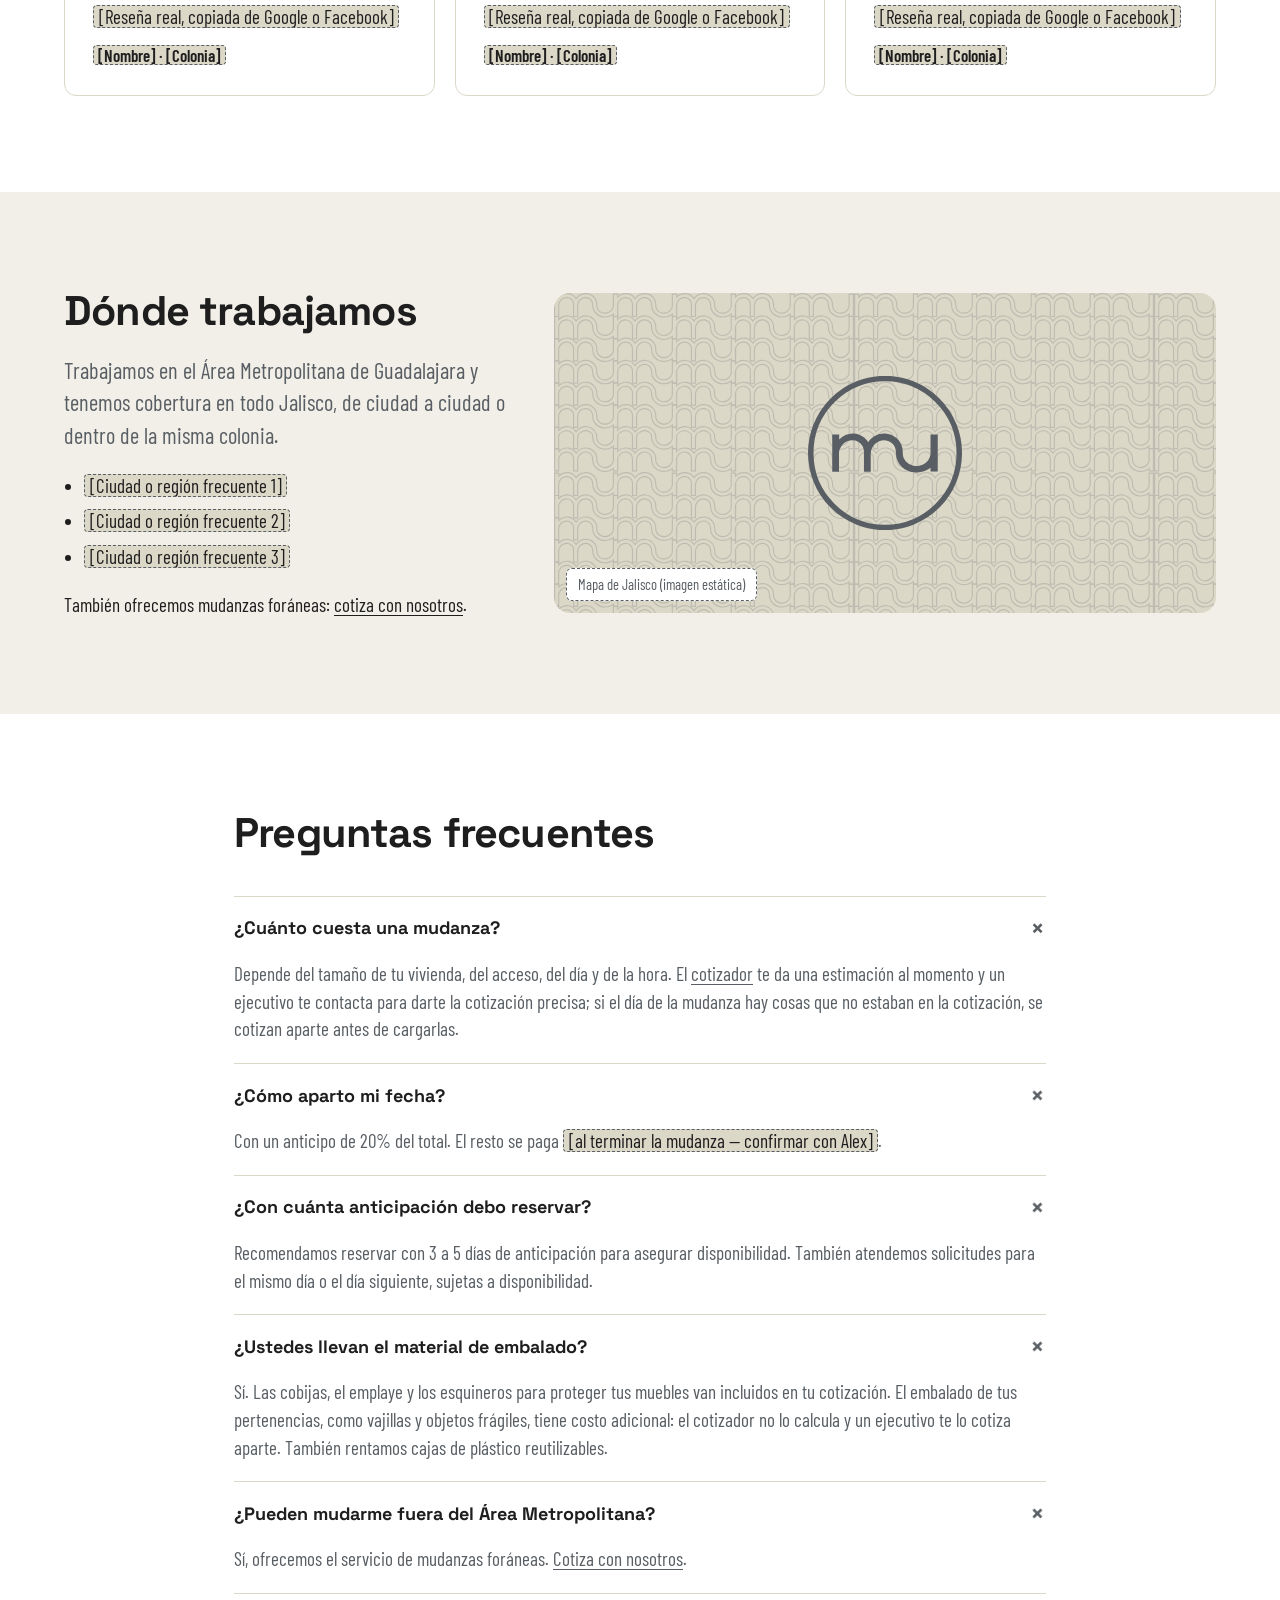
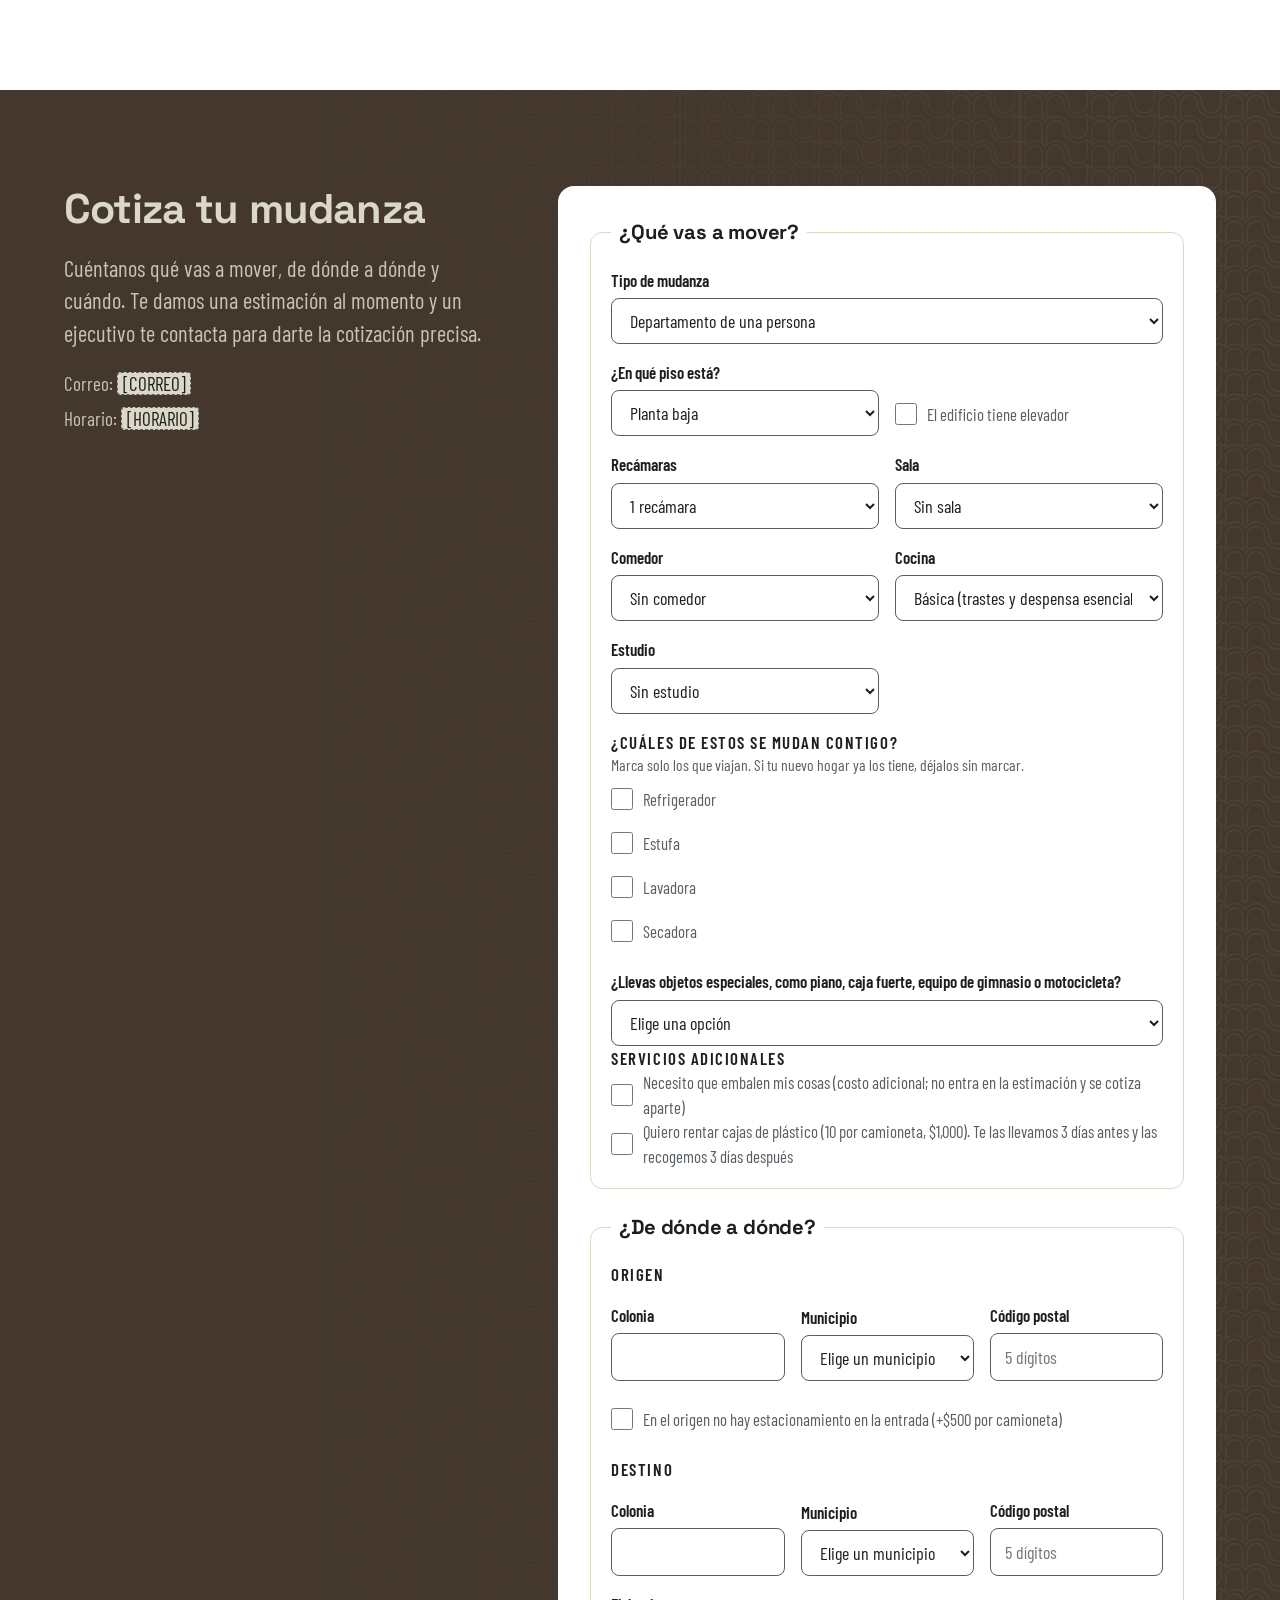
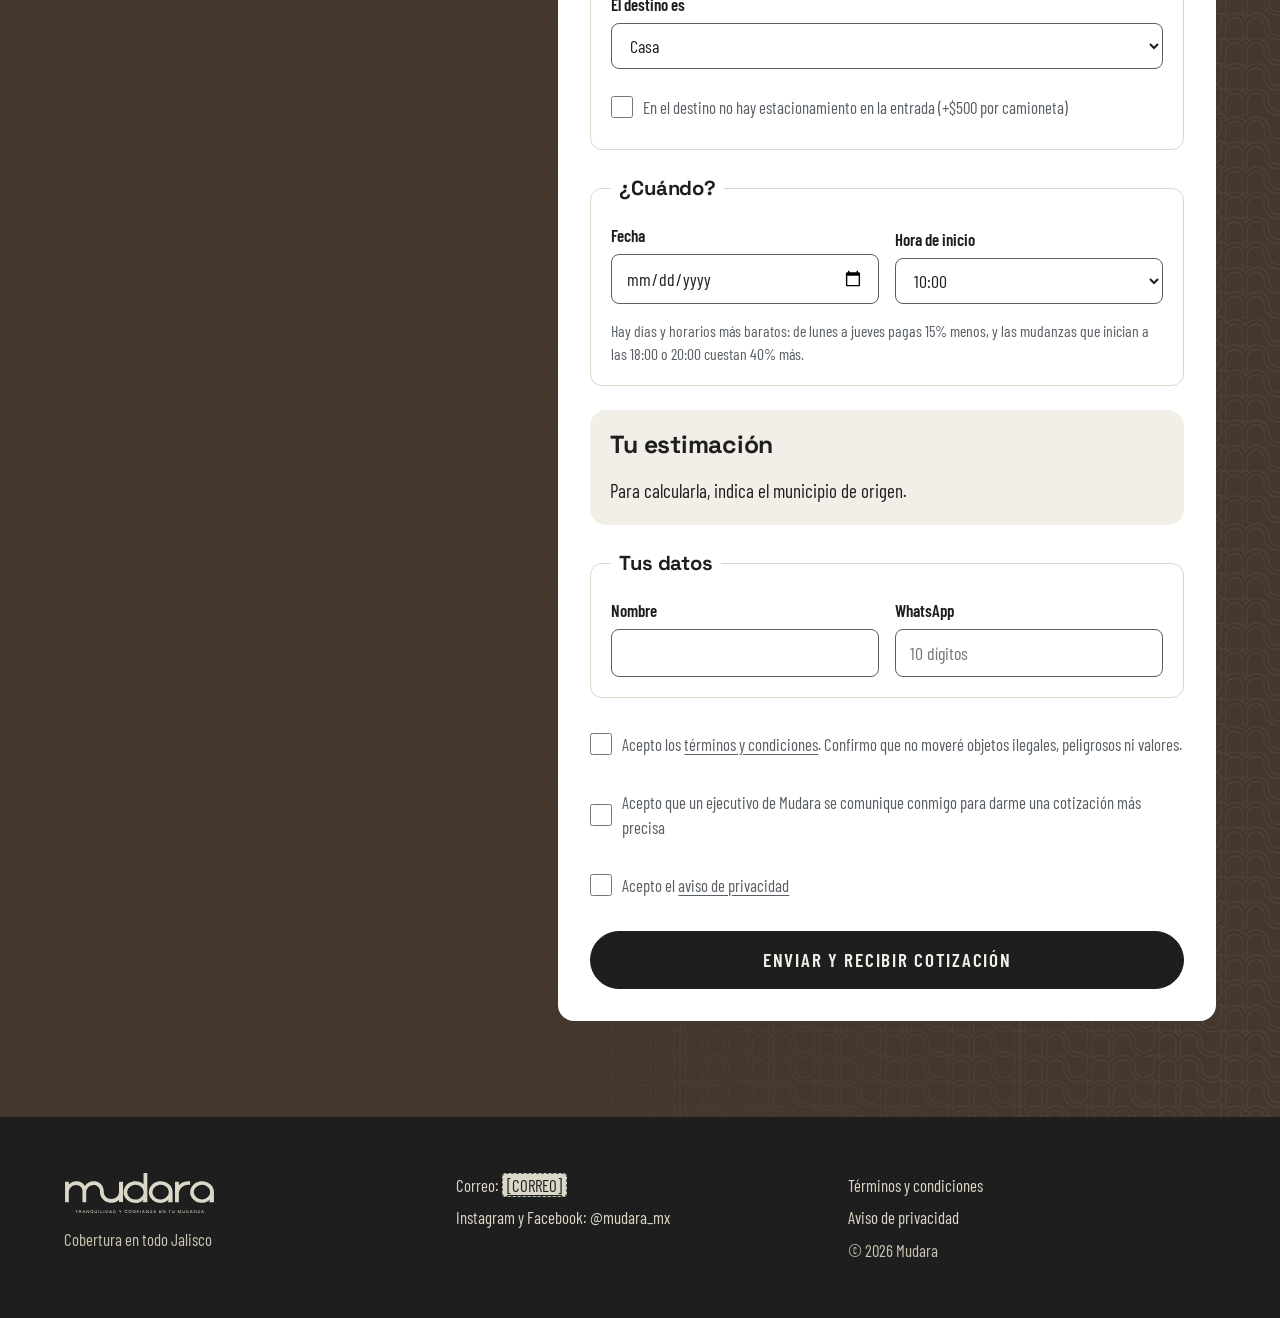
==== commit 629c232d: "Retro de Alex: anticipo de 20%, anticipación para reservar, embalado con costo adicional y nuevo tít" ====
--- a/index.html
+++ b/index.html
@@ -20,8 +20,8 @@
 <meta name="twitter:title" content="Mudara | Mudanzas en Jalisco">
 <meta name="twitter:description" content="Tranquilidad y confianza en tu mudanza. Cotiza en línea y recibe tu estimación al momento.">
 <meta name="twitter:image" content="https://danilili.github.io/mudara-web/assets/img/og.jpg">
-<link rel="stylesheet" href="assets/css/tokens.css?v=10">
-<link rel="stylesheet" href="assets/css/main.css?v=10">
+<link rel="stylesheet" href="assets/css/tokens.css?v=11">
+<link rel="stylesheet" href="assets/css/main.css?v=11">
 </head>
 <body>
 <a class="saltar" href="#contenido">Saltar al contenido</a>
@@ -149,7 +149,7 @@
       <li class="tarjeta">
         <span class="numero" aria-hidden="true">2</span>
         <h3>Aparta tu fecha</h3>
-        <p>Un ejecutivo te contacta para darte la cotización precisa y apartas tu fecha con un anticipo de <span class="pendiente" data-config="anticipoPorcentaje">[X]%</span>.</p>
+        <p>Un ejecutivo te contacta para darte la cotización precisa y apartas tu fecha con un anticipo de <span data-config="anticipoPorcentaje">20%</span>.</p>
       </li>
       <li class="tarjeta">
         <span class="numero" aria-hidden="true">3</span>
@@ -172,12 +172,12 @@
         alt="Dos cargadores de Mudara con uniforme acomodan cajas en un dolly junto al camión, frente a una casa">
     </figure>
     <div class="equipo-texto">
-      <h2 id="equipo-titulo">Cualquier piso, cualquier peso</h2>
+      <h2 id="equipo-titulo">Preparados para las mudanzas más exigentes</h2>
       <p class="intro">Personal calificado y equipo especializado para mover tus cosas sin golpes ni prisas.</p>
       <ul class="razones">
         <li><strong>Personal calificado</strong><span>Nuestro equipo está entrenado para maniobrar objetos pesados y cuidar tus pertenencias y las instalaciones: paredes, pisos y puertas.</span></li>
         <li><strong>Equipo especializado</strong><span>Usamos dollys, arneses y equipo especializado para cuidar tus pertenencias y agilizar la carga y la descarga.</span></li>
-        <li><strong>Todo protegido</strong><span>Cobijas, emplaye y esquineros en cada mueble. <span class="pendiente">[Confirmar si va sin costo extra]</span></span></li>
+        <li><strong>Todo protegido</strong><span>Protegemos tus muebles con cobijas, y con emplaye y esquineros cuando se requieren. Va incluido en tu cotización.</span></li>
         <li><strong>Puntuales</strong><span>Llegamos a la hora acordada y te avisamos cuando vamos en camino.</span></li>
         <li><strong>Cotización con inventario</strong><span>Movemos lo que cotizamos. Si el día de la mudanza aparecen cosas extra, se cotizan aparte antes de cargarlas.</span></li>
       </ul>
@@ -196,7 +196,7 @@
       </figure>
       <figure class="galeria-item">
         <img src="assets/img/fotos/equipo-subiendo-escaleras.webp" width="600" height="800" loading="lazy" decoding="async" alt="Dos cargadores de Mudara suben un mueble embalado por una escalera interior">
-        <figcaption><strong>Cualquier piso</strong><span>Subimos por escaleras con técnica y sin golpear paredes.</span></figcaption>
+        <figcaption><strong>Pisos altos y escaleras</strong><span>Subimos por escaleras con técnica y sin golpear paredes.</span></figcaption>
       </figure>
       <figure class="galeria-item">
         <img src="assets/img/fotos/carga-asegurada-con-bandas.webp" width="600" height="800" loading="lazy" decoding="async" alt="Camión abierto con una pantalla en caja y muebles sujetos con bandas naranjas">
@@ -270,15 +270,15 @@
       </details>
       <details>
         <summary>¿Cómo aparto mi fecha?</summary>
-        <p>Con un anticipo de <span class="pendiente" data-config="anticipoPorcentaje">[X]%</span> del total. El resto se paga <span class="pendiente">[al terminar la mudanza — confirmar con Alex]</span>.</p>
+        <p>Con un anticipo de <span data-config="anticipoPorcentaje">20%</span> del total. El resto se paga <span class="pendiente">[al terminar la mudanza — confirmar con Alex]</span>.</p>
       </details>
       <details>
         <summary>¿Con cuánta anticipación debo reservar?</summary>
-        <p><span class="pendiente">[Respuesta de Alex]</span></p>
+        <p>Recomendamos reservar con 3 a 5 días de anticipación para asegurar disponibilidad. También atendemos solicitudes para el mismo día o el día siguiente, sujetas a disponibilidad.</p>
       </details>
       <details>
         <summary>¿Ustedes llevan el material de embalado?</summary>
-        <p><span class="pendiente">[Respuesta de Alex]</span></p>
+        <p>Sí. Las cobijas, el emplaye y los esquineros para proteger tus muebles van incluidos en tu cotización. El embalado de tus pertenencias, como vajillas y objetos frágiles, tiene costo adicional: el cotizador no lo calcula y un ejecutivo te lo cotiza aparte. También rentamos cajas de plástico reutilizables.</p>
       </details>
       <details>
         <summary>¿Pueden mudarme fuera del Área Metropolitana?</summary>
@@ -367,7 +367,7 @@
             <p class="microcopy">Las maniobras especiales con los objetos de esta lista se cotizan por separado según el criterio de nuestros ejecutivos.</p>
           </div>
           <p class="acceso-titulo">Servicios adicionales</p>
-          <label class="campo-acepto"><input type="checkbox" name="embalado"> <span>Necesito que embalen mis cosas</span></label>
+          <label class="campo-acepto"><input type="checkbox" name="embalado"> <span>Necesito que embalen mis cosas (costo adicional; no entra en la estimación y se cotiza aparte)</span></label>
           <label class="campo-acepto"><input type="checkbox" name="cajas"> <span>Quiero rentar cajas de plástico (10 por camioneta, $1,000). Te las llevamos 3 días antes y las recogemos 3 días después</span></label>
         </div>
       </fieldset>
@@ -498,8 +498,8 @@
   <a class="boton boton-relleno" href="#cotizar">Cotizar mi mudanza</a>
 </div>
 
-<script src="assets/js/config.js?v=10"></script>
-<script src="assets/js/main.js?v=10"></script>
-<script src="assets/js/cotizador.js?v=10"></script>
+<script src="assets/js/config.js?v=11"></script>
+<script src="assets/js/main.js?v=11"></script>
+<script src="assets/js/cotizador.js?v=11"></script>
 </body>
 </html>
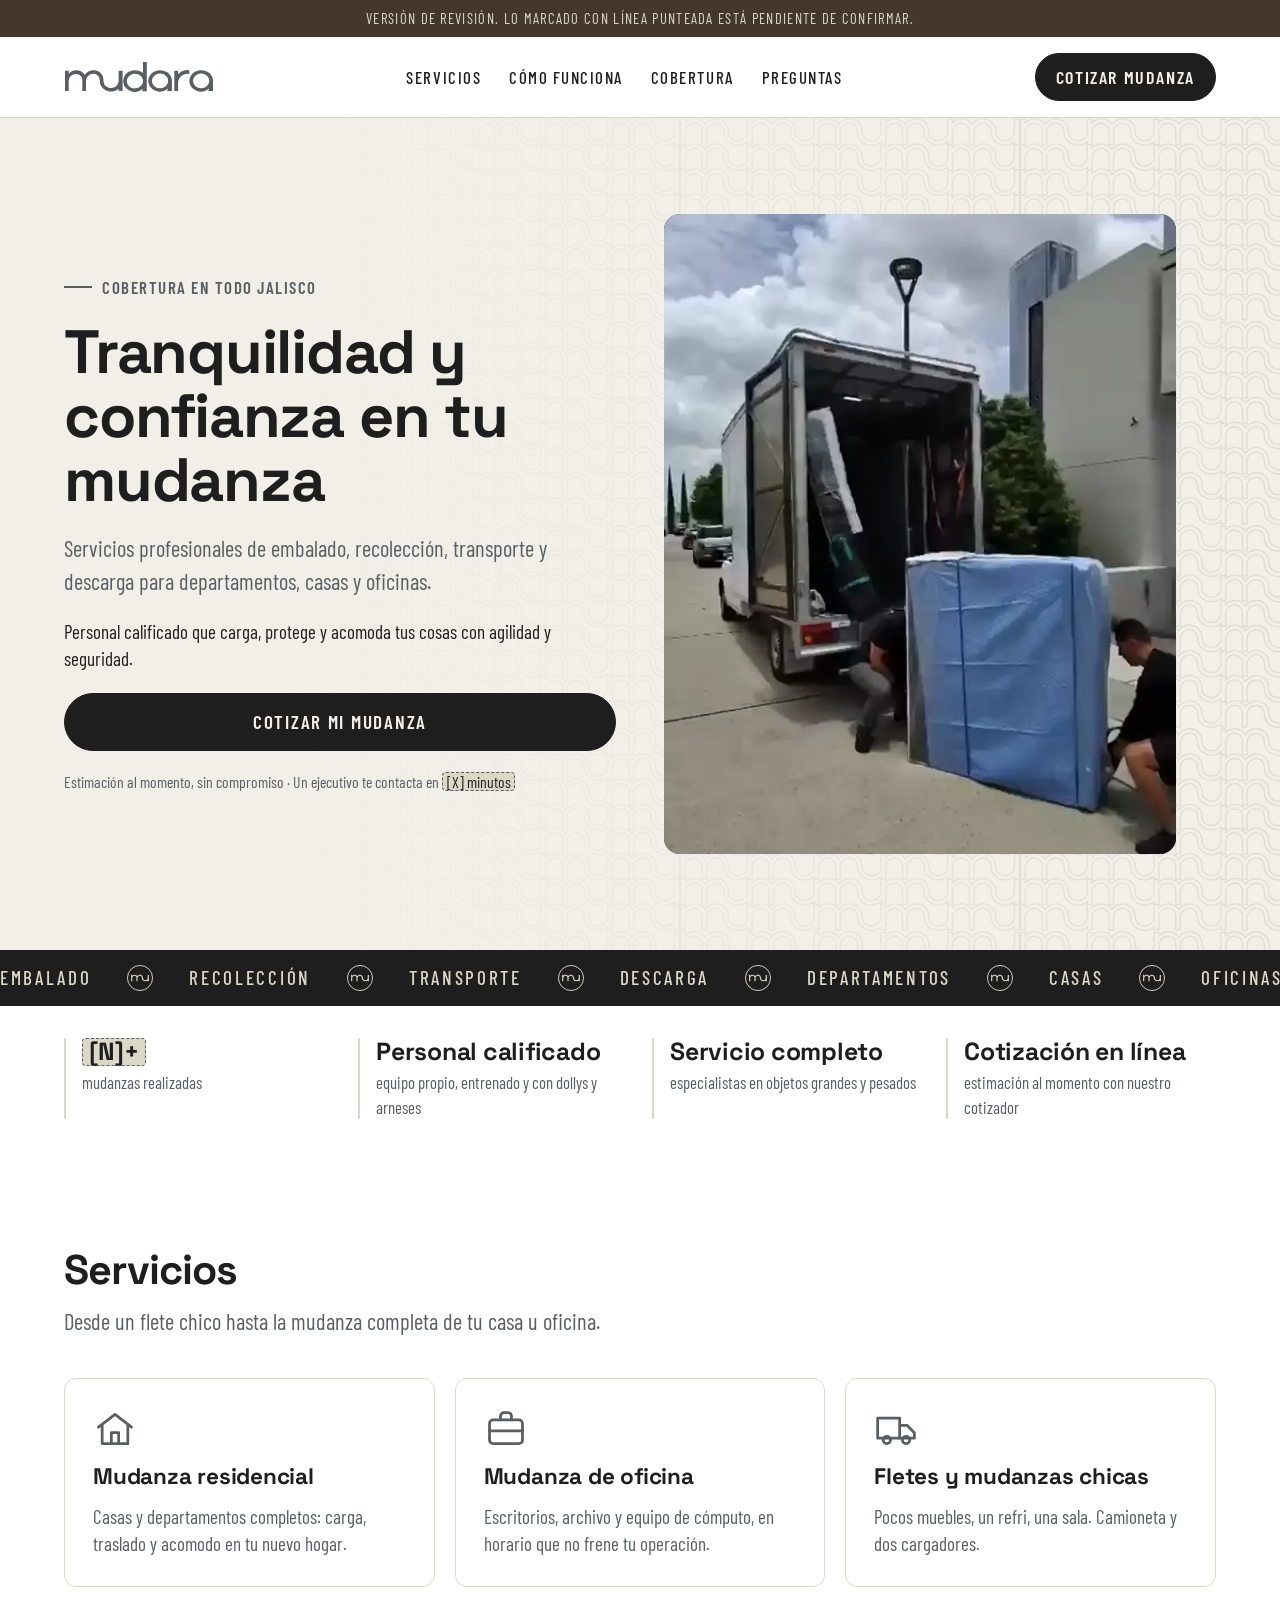
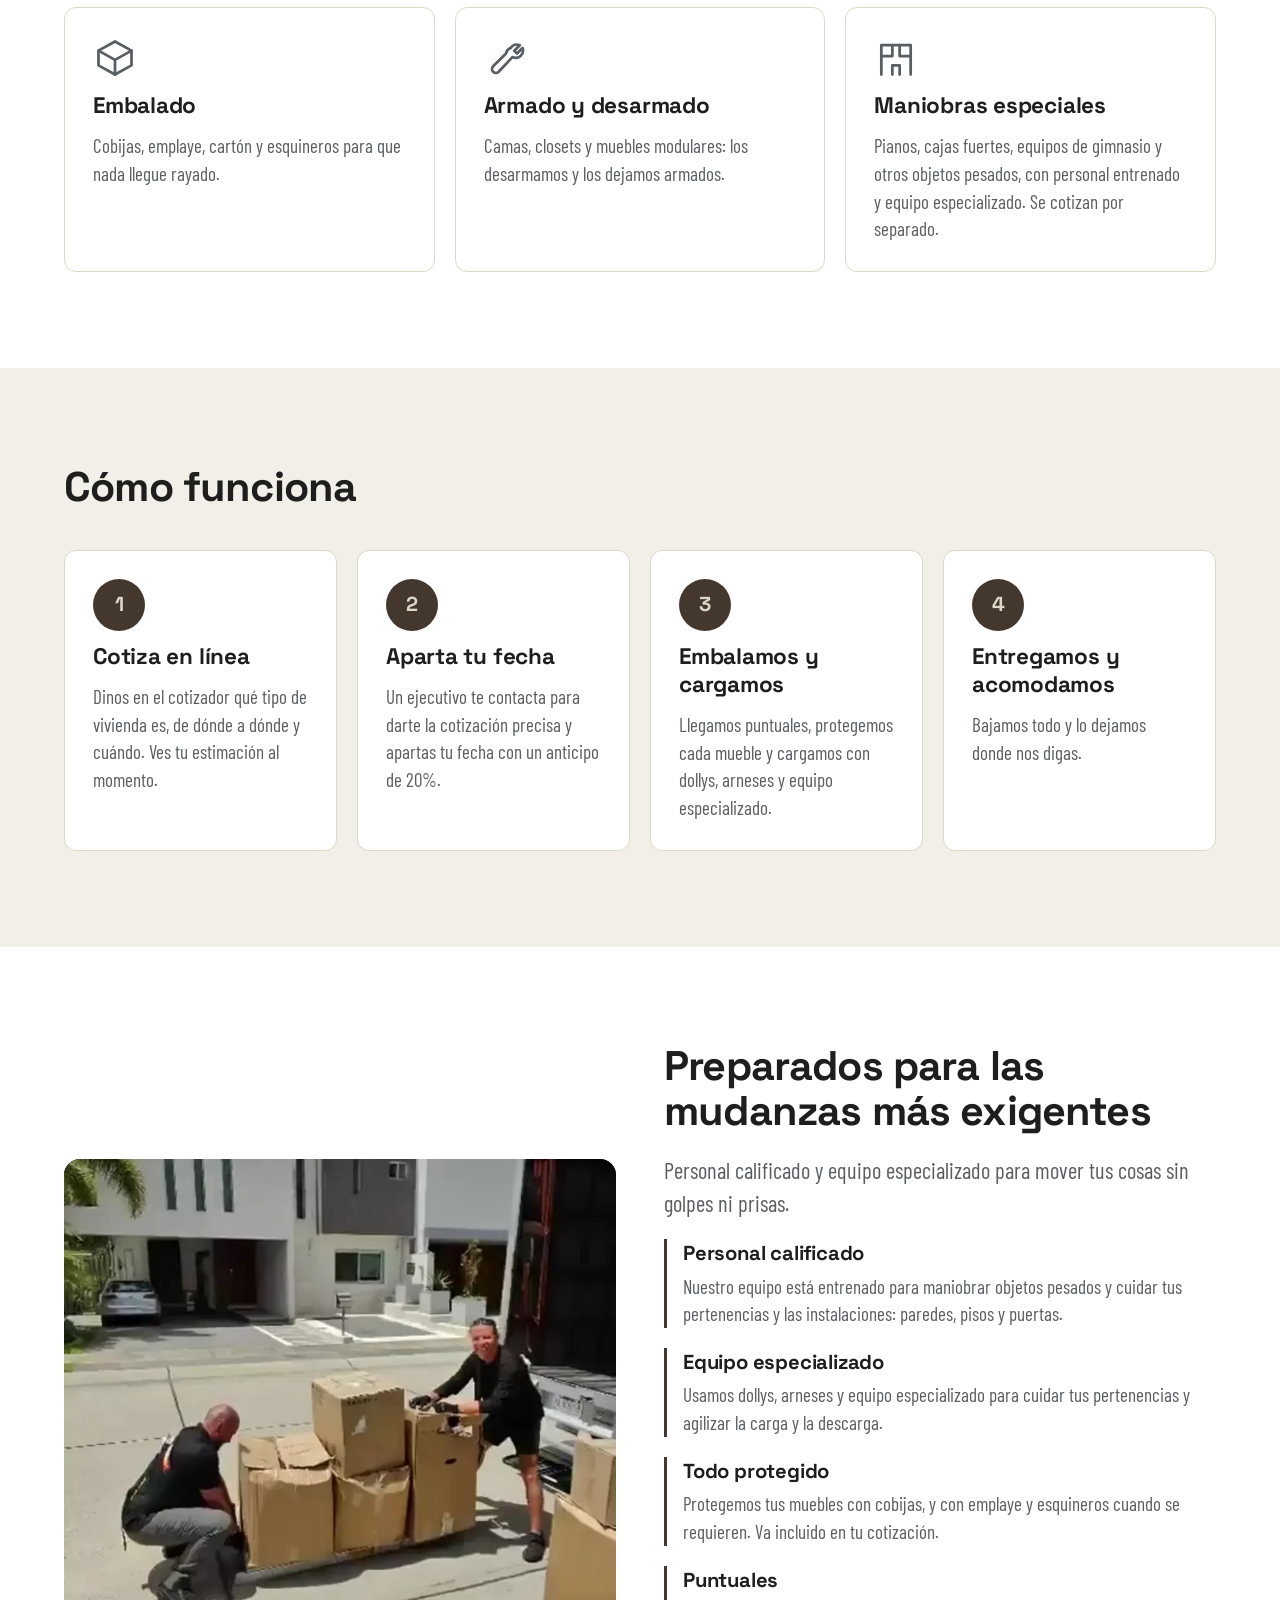
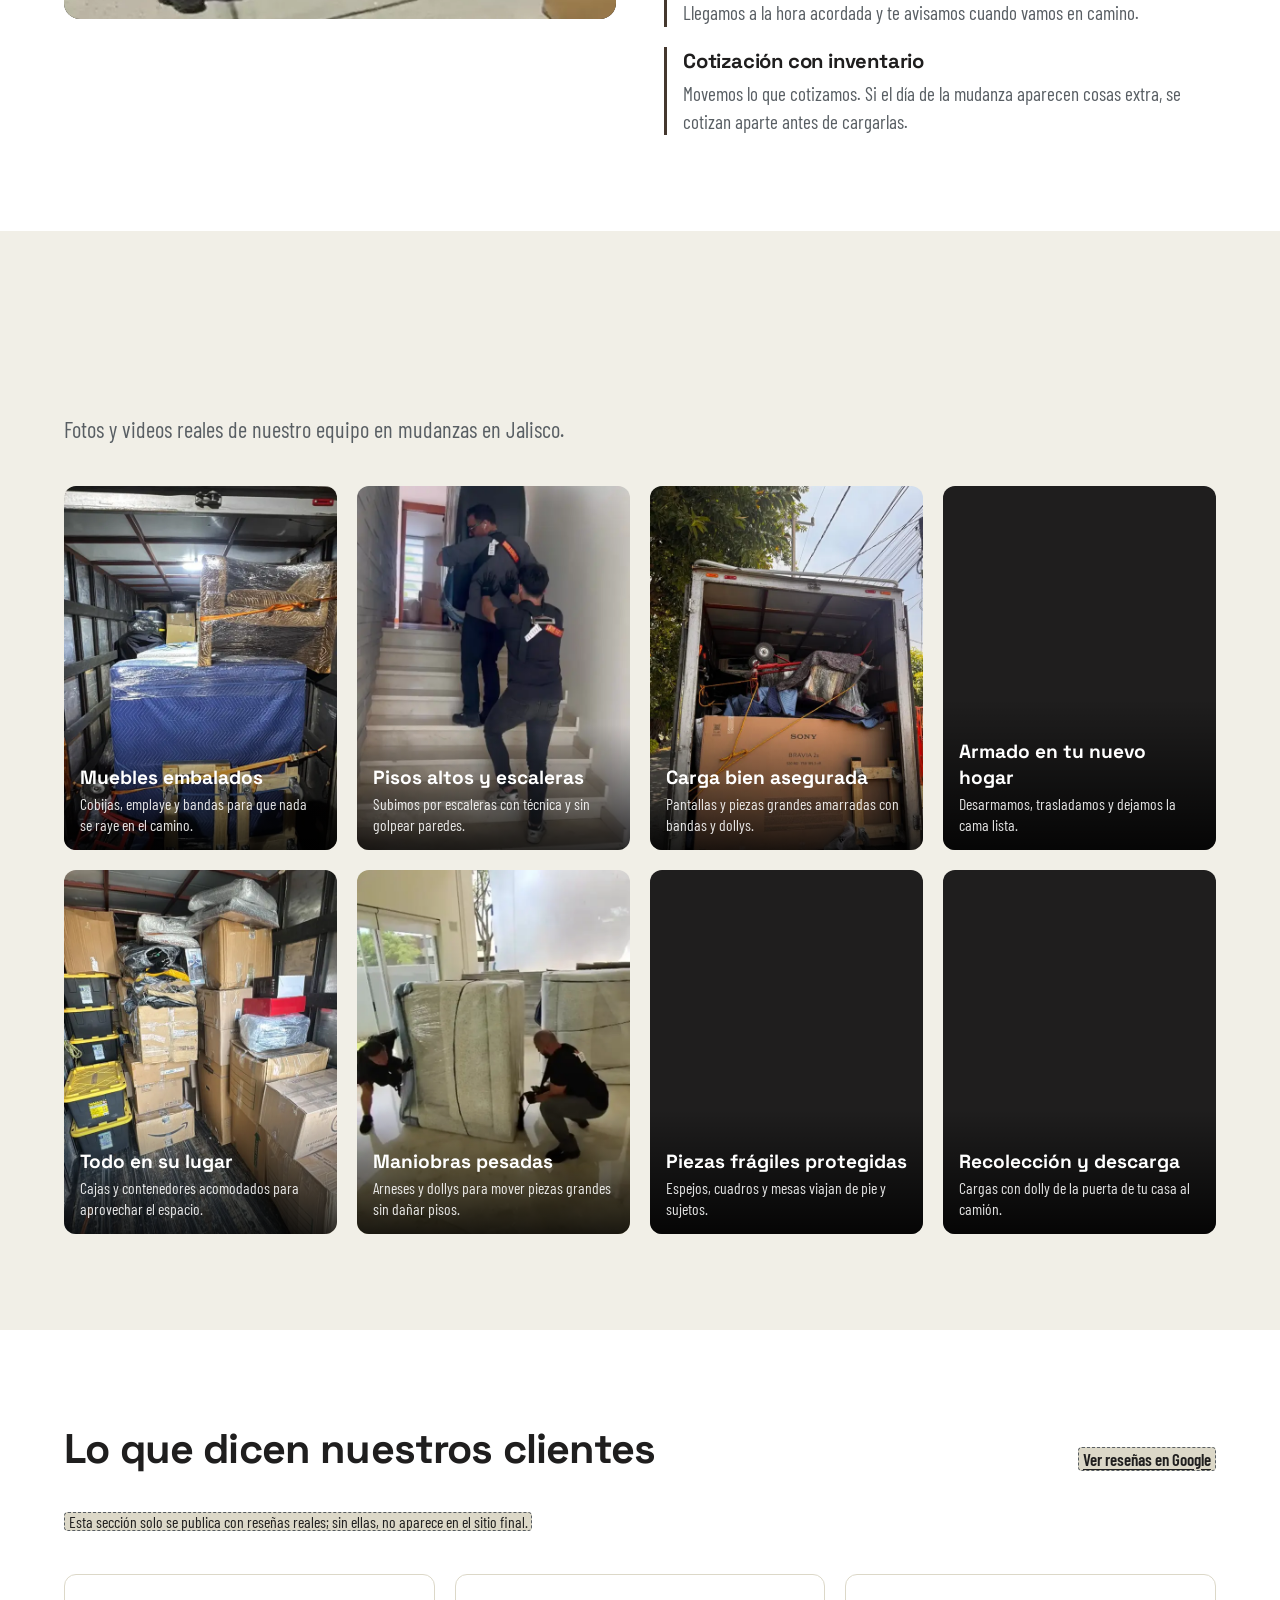
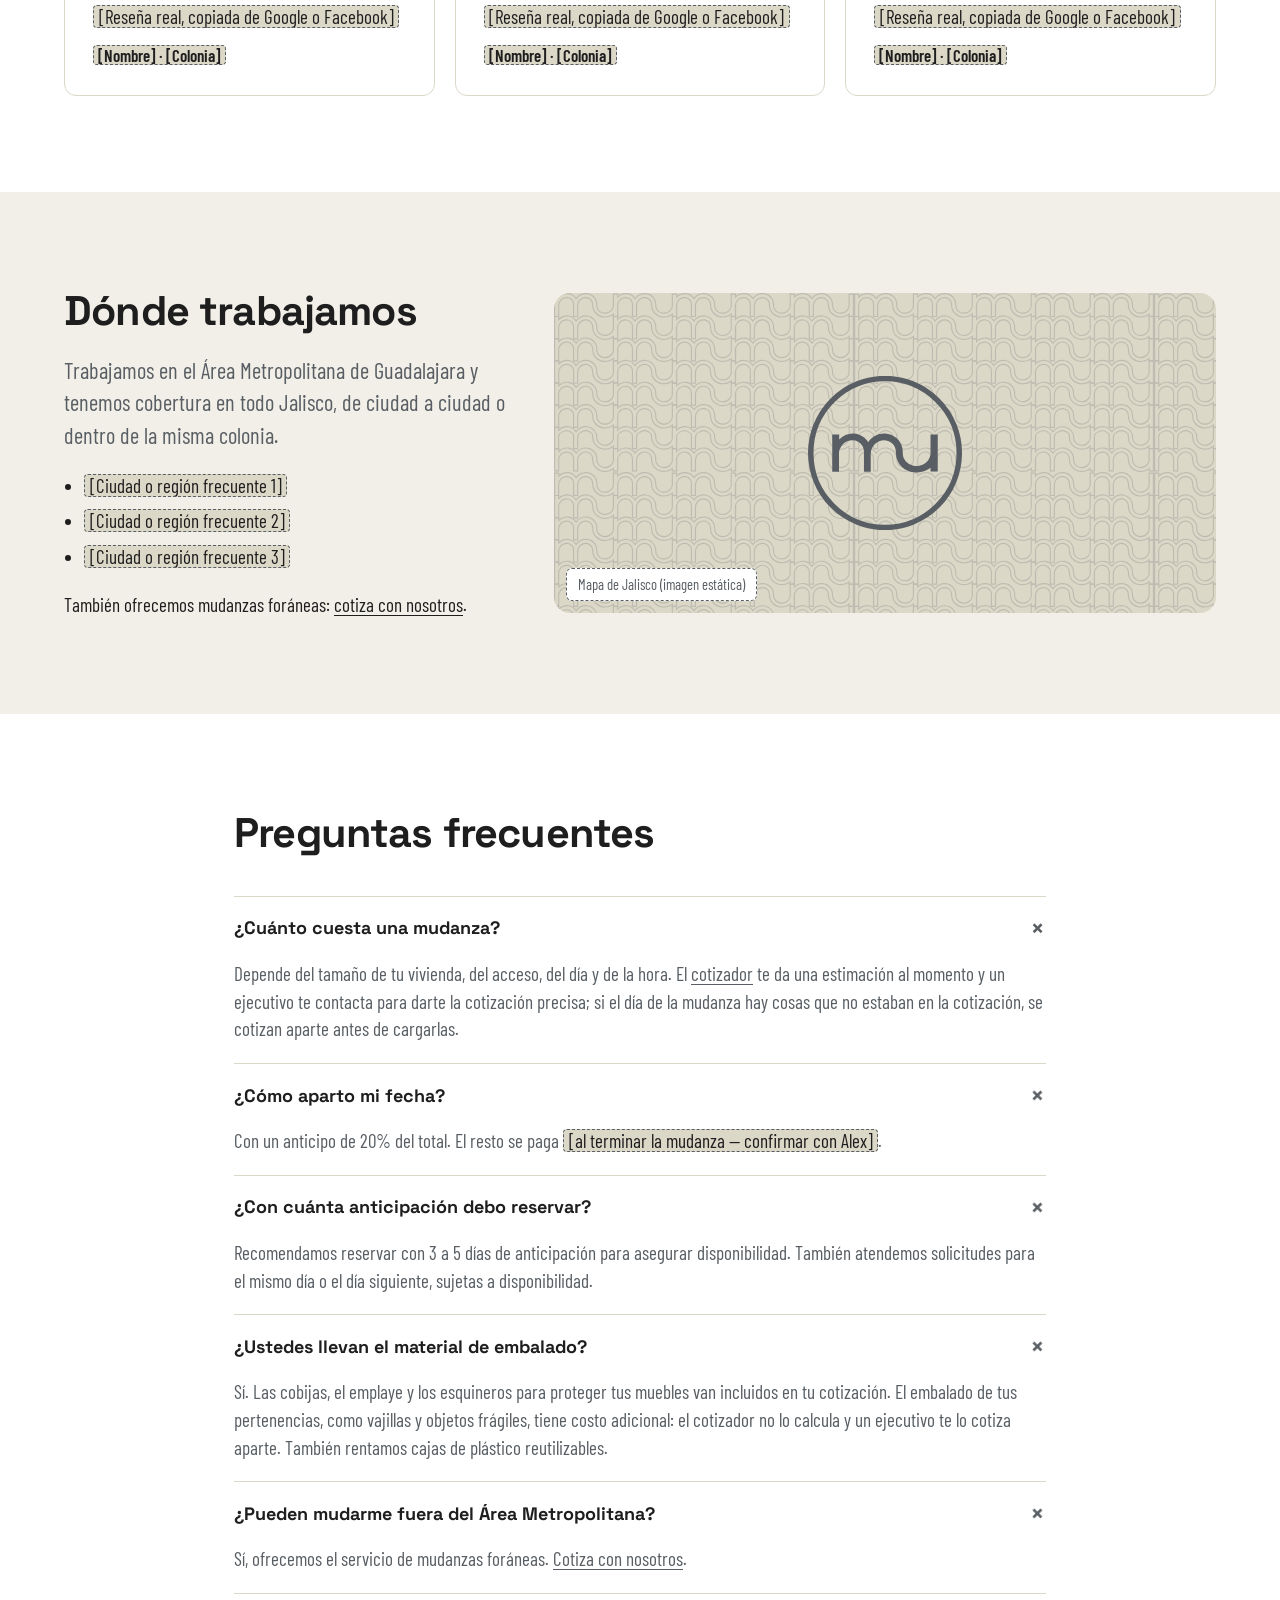
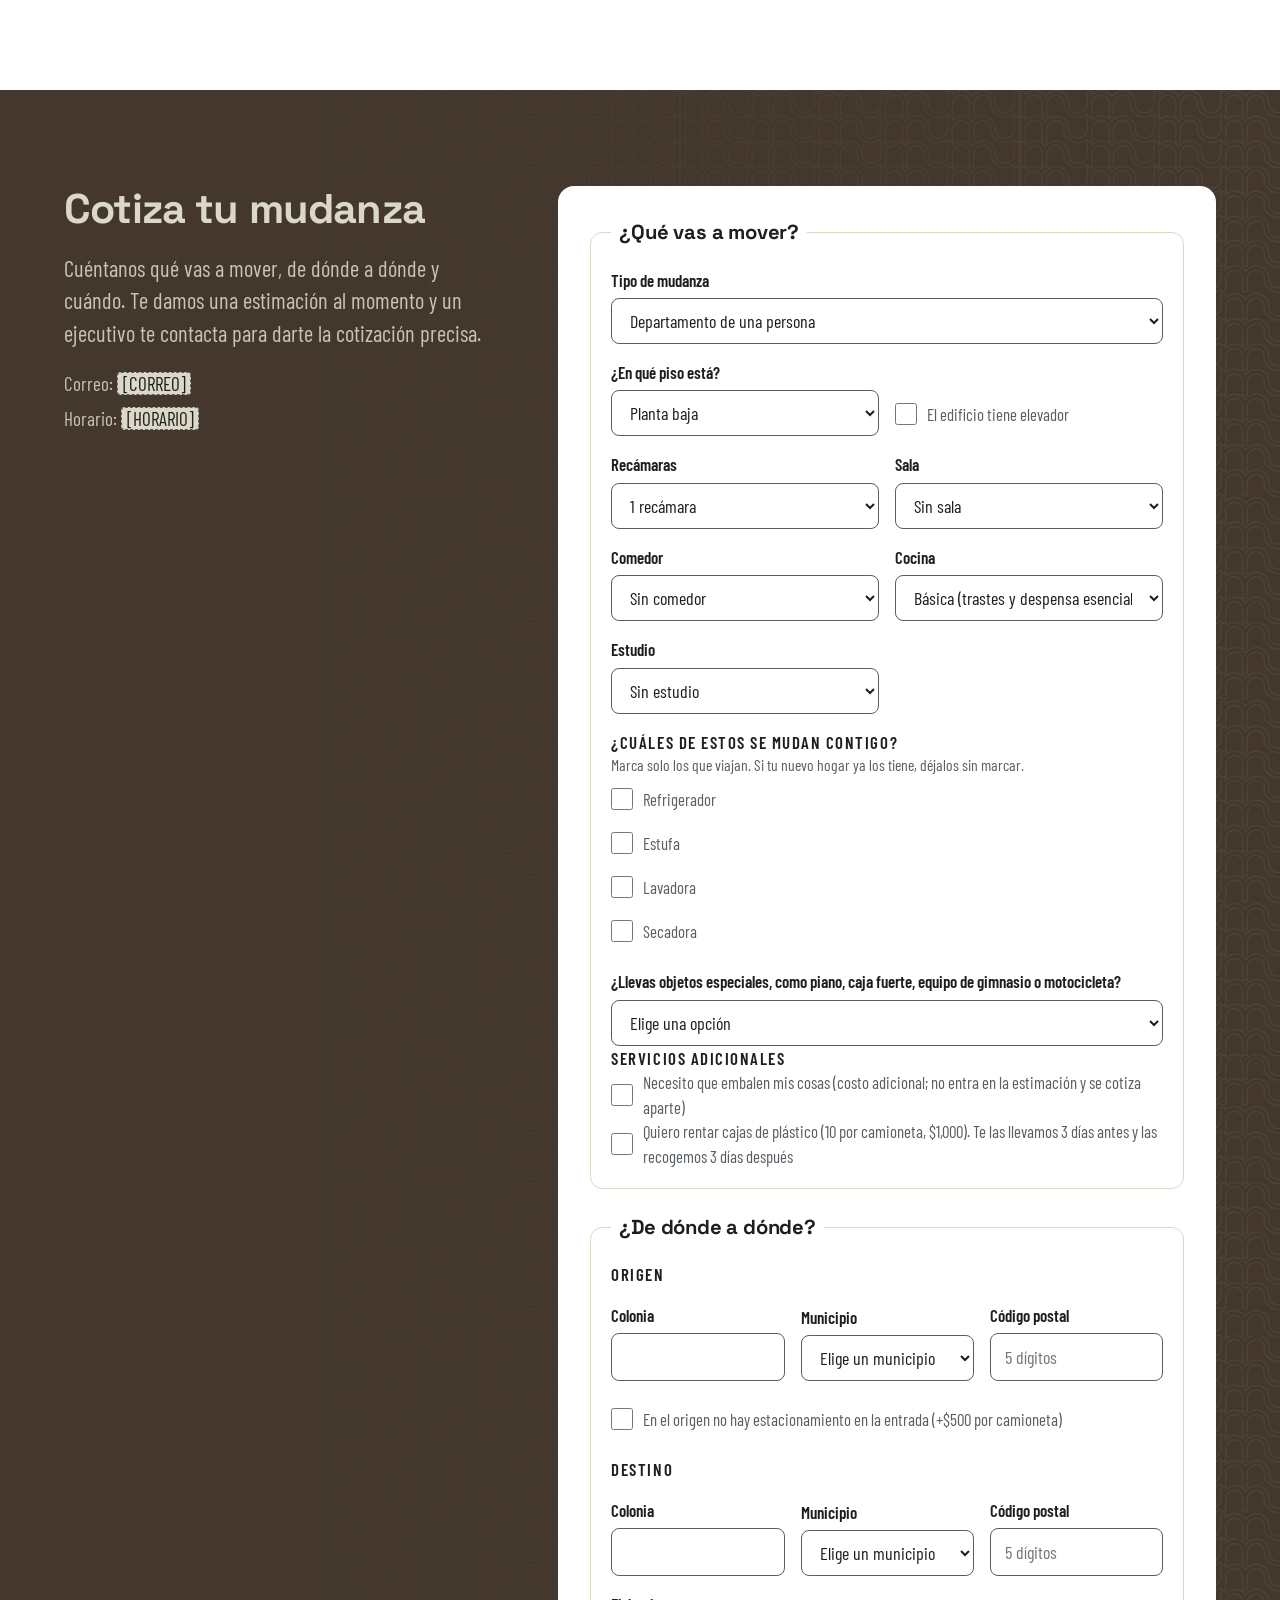
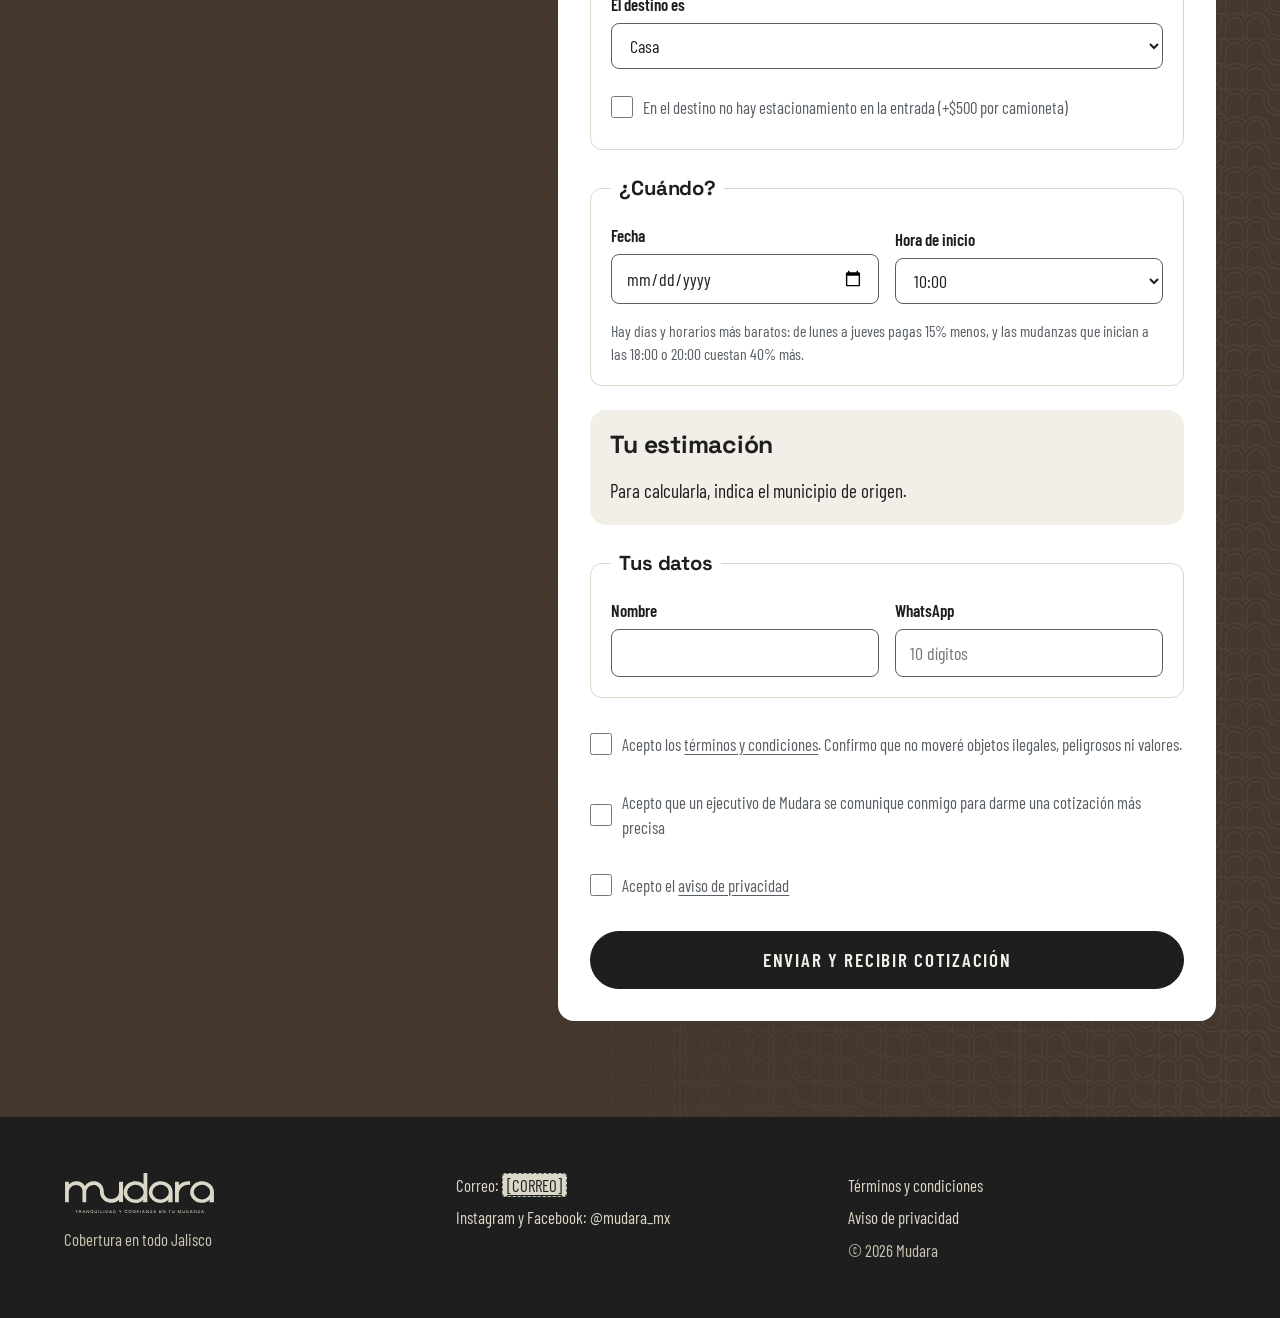
==== commit 676f56b6: "Dominio mudara.com.mx: CNAME, imagen para compartir y dirección del sitio Co-Authored-By: Claude Fab" ====
--- a/index.html
+++ b/index.html
@@ -13,15 +13,15 @@
 <meta property="og:site_name" content="Mudara">
 <meta property="og:title" content="Mudara | Mudanzas en Jalisco">
 <meta property="og:description" content="Tranquilidad y confianza en tu mudanza. Cotiza en línea y recibe tu estimación al momento.">
-<meta property="og:image" content="https://danilili.github.io/mudara-web/assets/img/og.jpg">
+<meta property="og:image" content="https://mudara.com.mx/assets/img/og.jpg">
 <meta property="og:image:width" content="1200">
 <meta property="og:image:height" content="630">
 <meta name="twitter:card" content="summary_large_image">
 <meta name="twitter:title" content="Mudara | Mudanzas en Jalisco">
 <meta name="twitter:description" content="Tranquilidad y confianza en tu mudanza. Cotiza en línea y recibe tu estimación al momento.">
-<meta name="twitter:image" content="https://danilili.github.io/mudara-web/assets/img/og.jpg">
-<link rel="stylesheet" href="assets/css/tokens.css?v=11">
-<link rel="stylesheet" href="assets/css/main.css?v=11">
+<meta name="twitter:image" content="https://mudara.com.mx/assets/img/og.jpg">
+<link rel="stylesheet" href="assets/css/tokens.css?v=12">
+<link rel="stylesheet" href="assets/css/main.css?v=12">
 </head>
 <body>
 <a class="saltar" href="#contenido">Saltar al contenido</a>
@@ -498,8 +498,8 @@
   <a class="boton boton-relleno" href="#cotizar">Cotizar mi mudanza</a>
 </div>
 
-<script src="assets/js/config.js?v=11"></script>
-<script src="assets/js/main.js?v=11"></script>
-<script src="assets/js/cotizador.js?v=11"></script>
+<script src="assets/js/config.js?v=12"></script>
+<script src="assets/js/main.js?v=12"></script>
+<script src="assets/js/cotizador.js?v=12"></script>
 </body>
 </html>
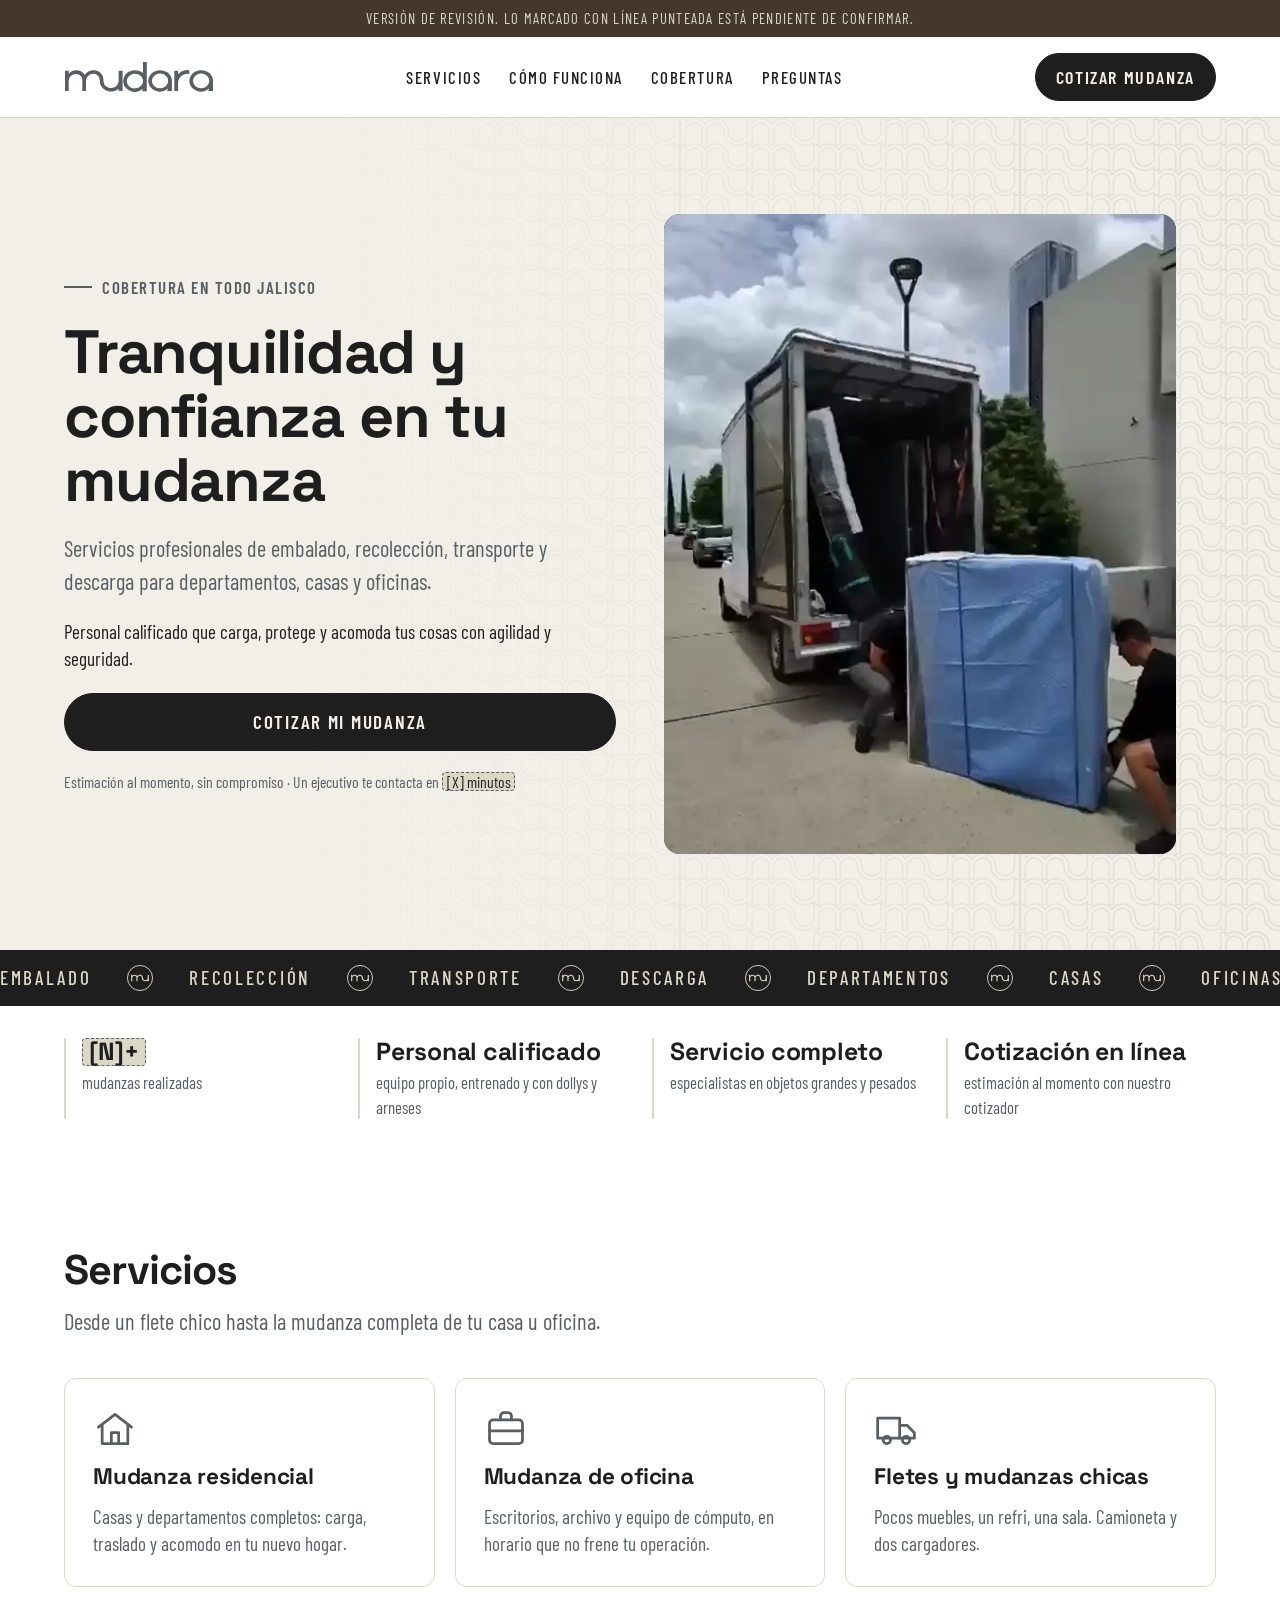
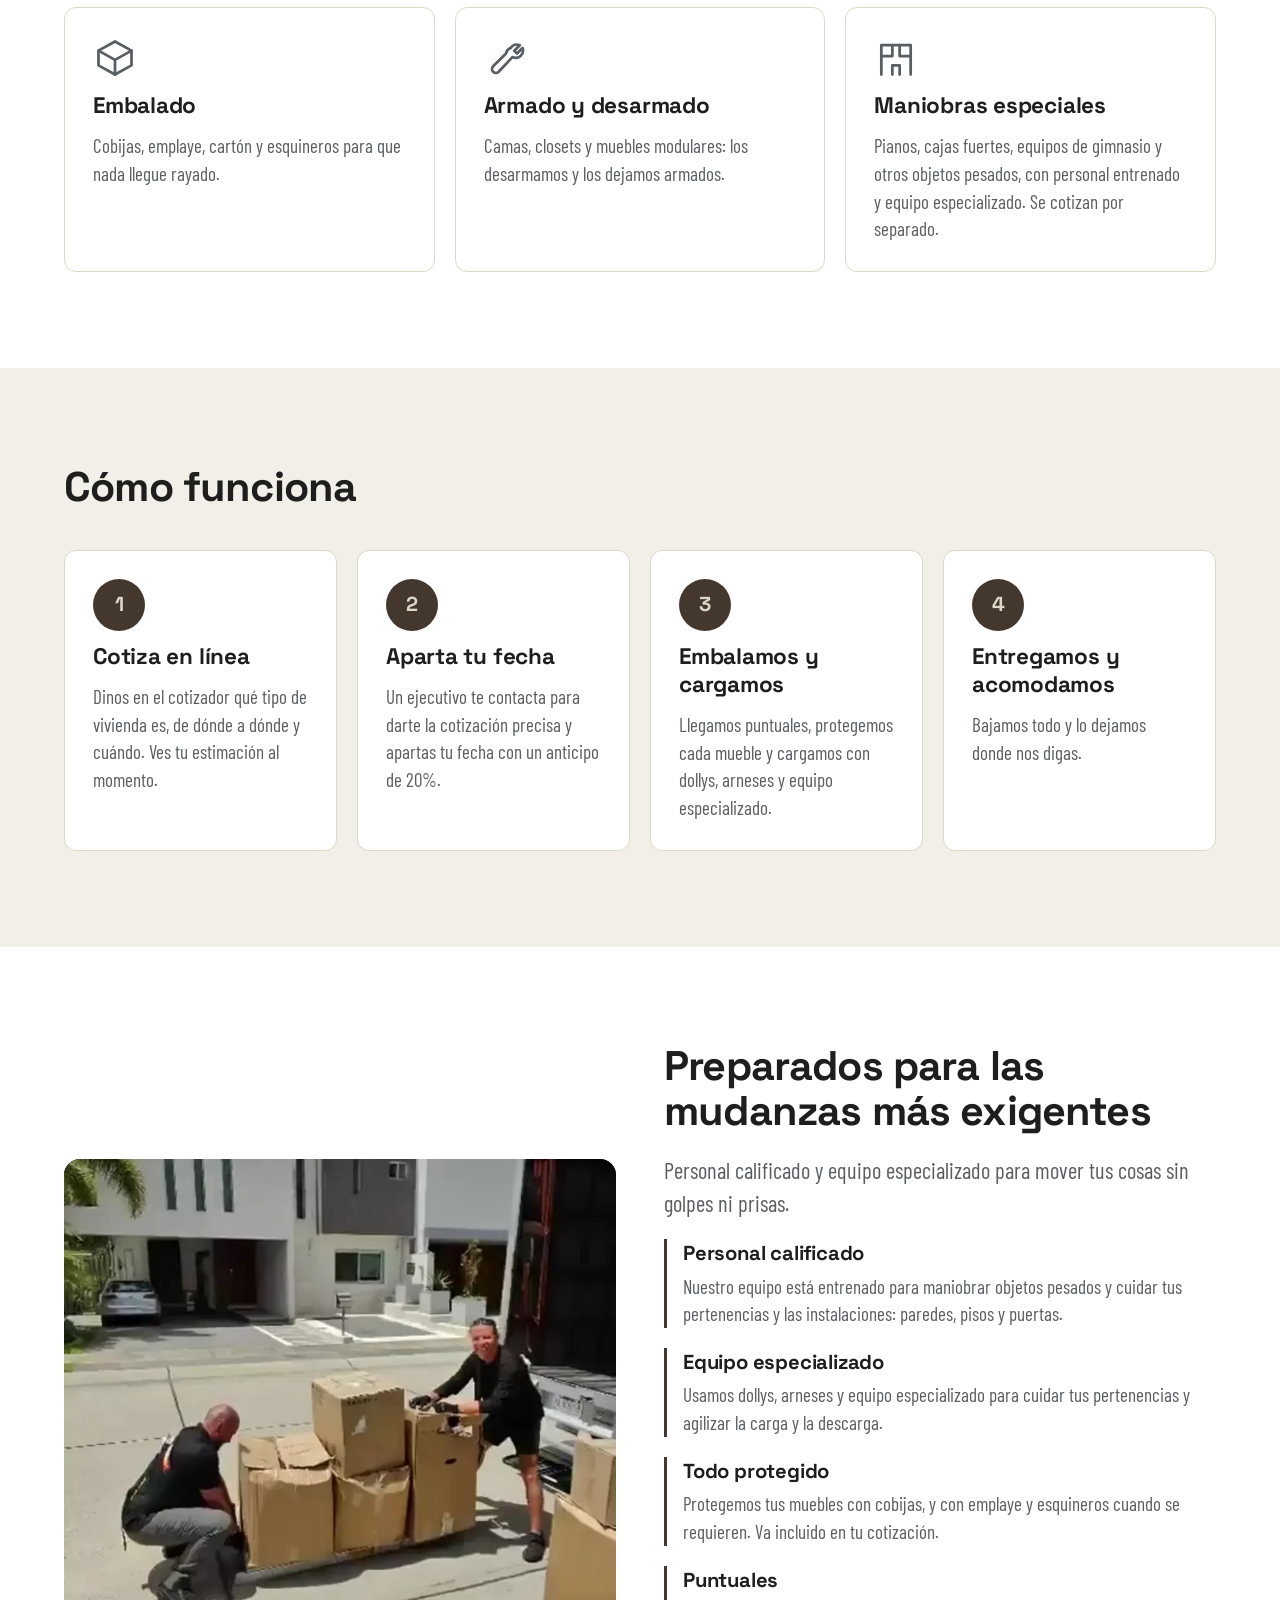
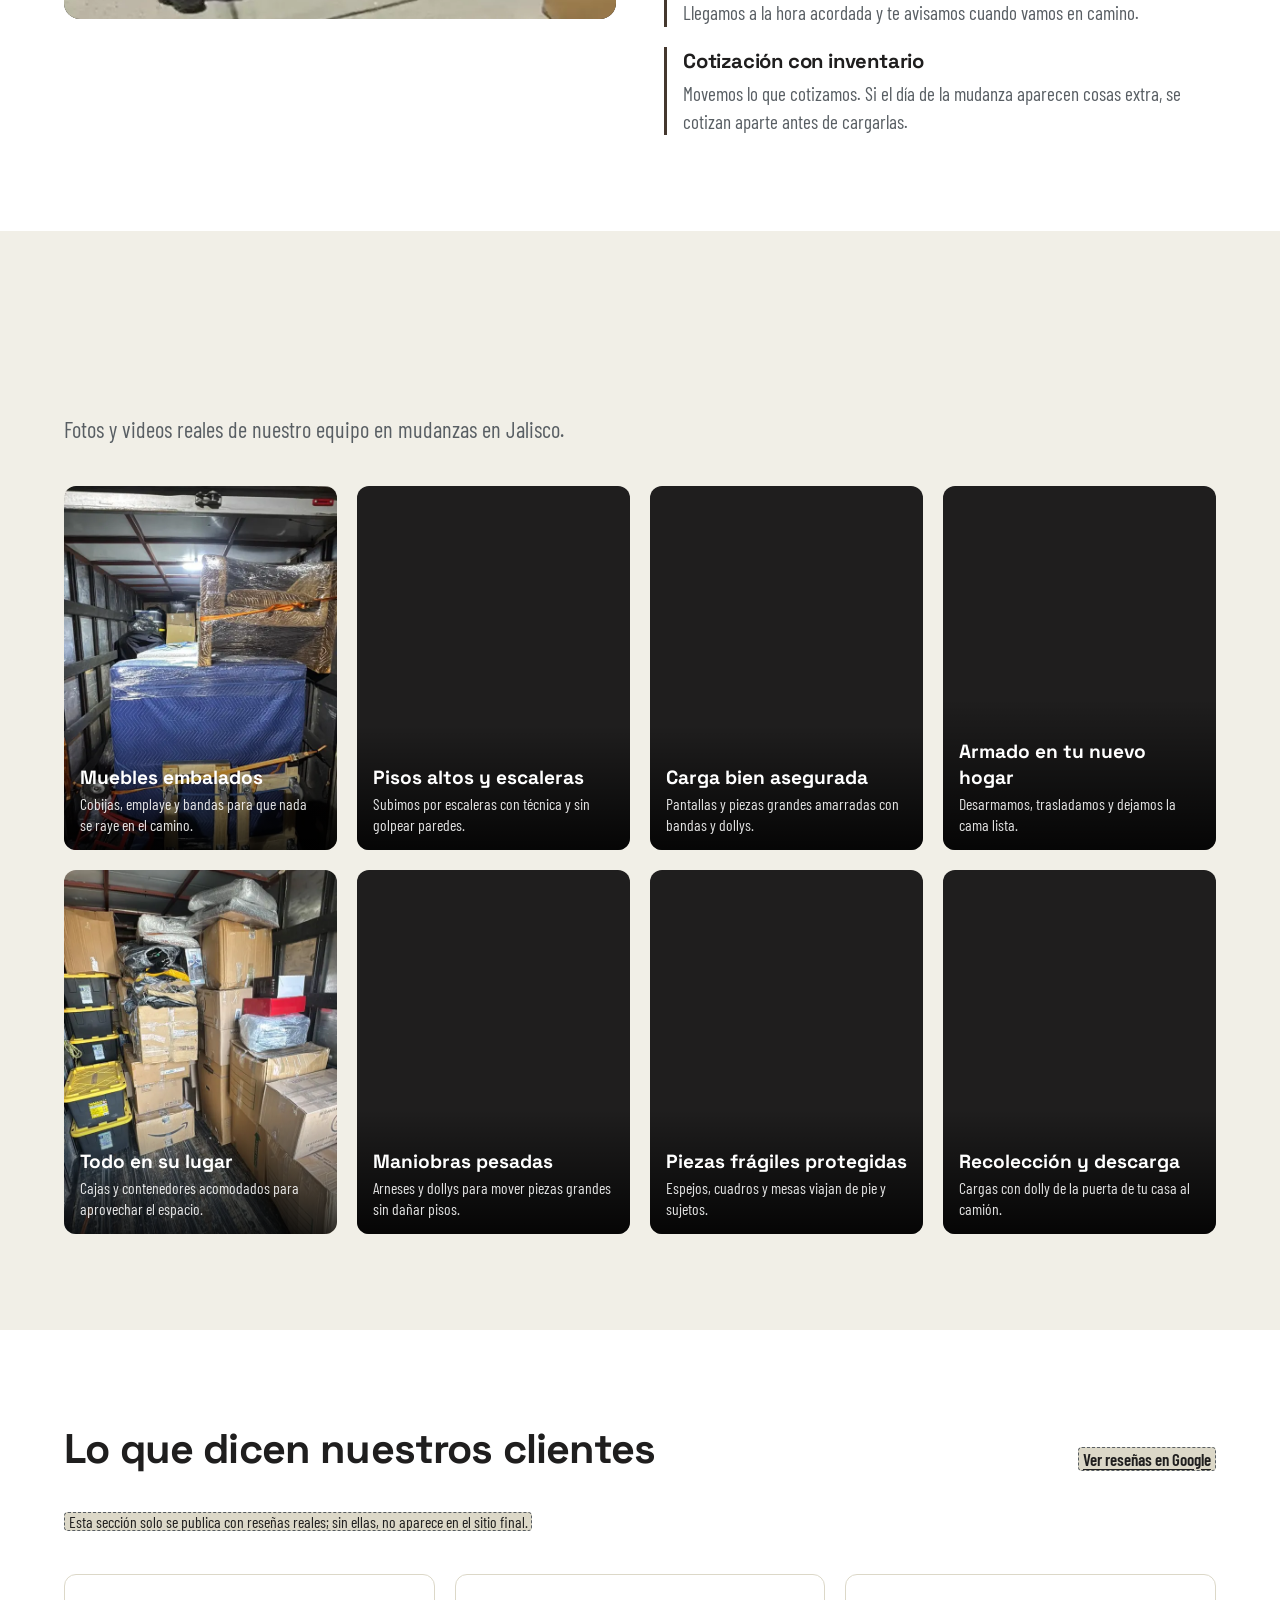
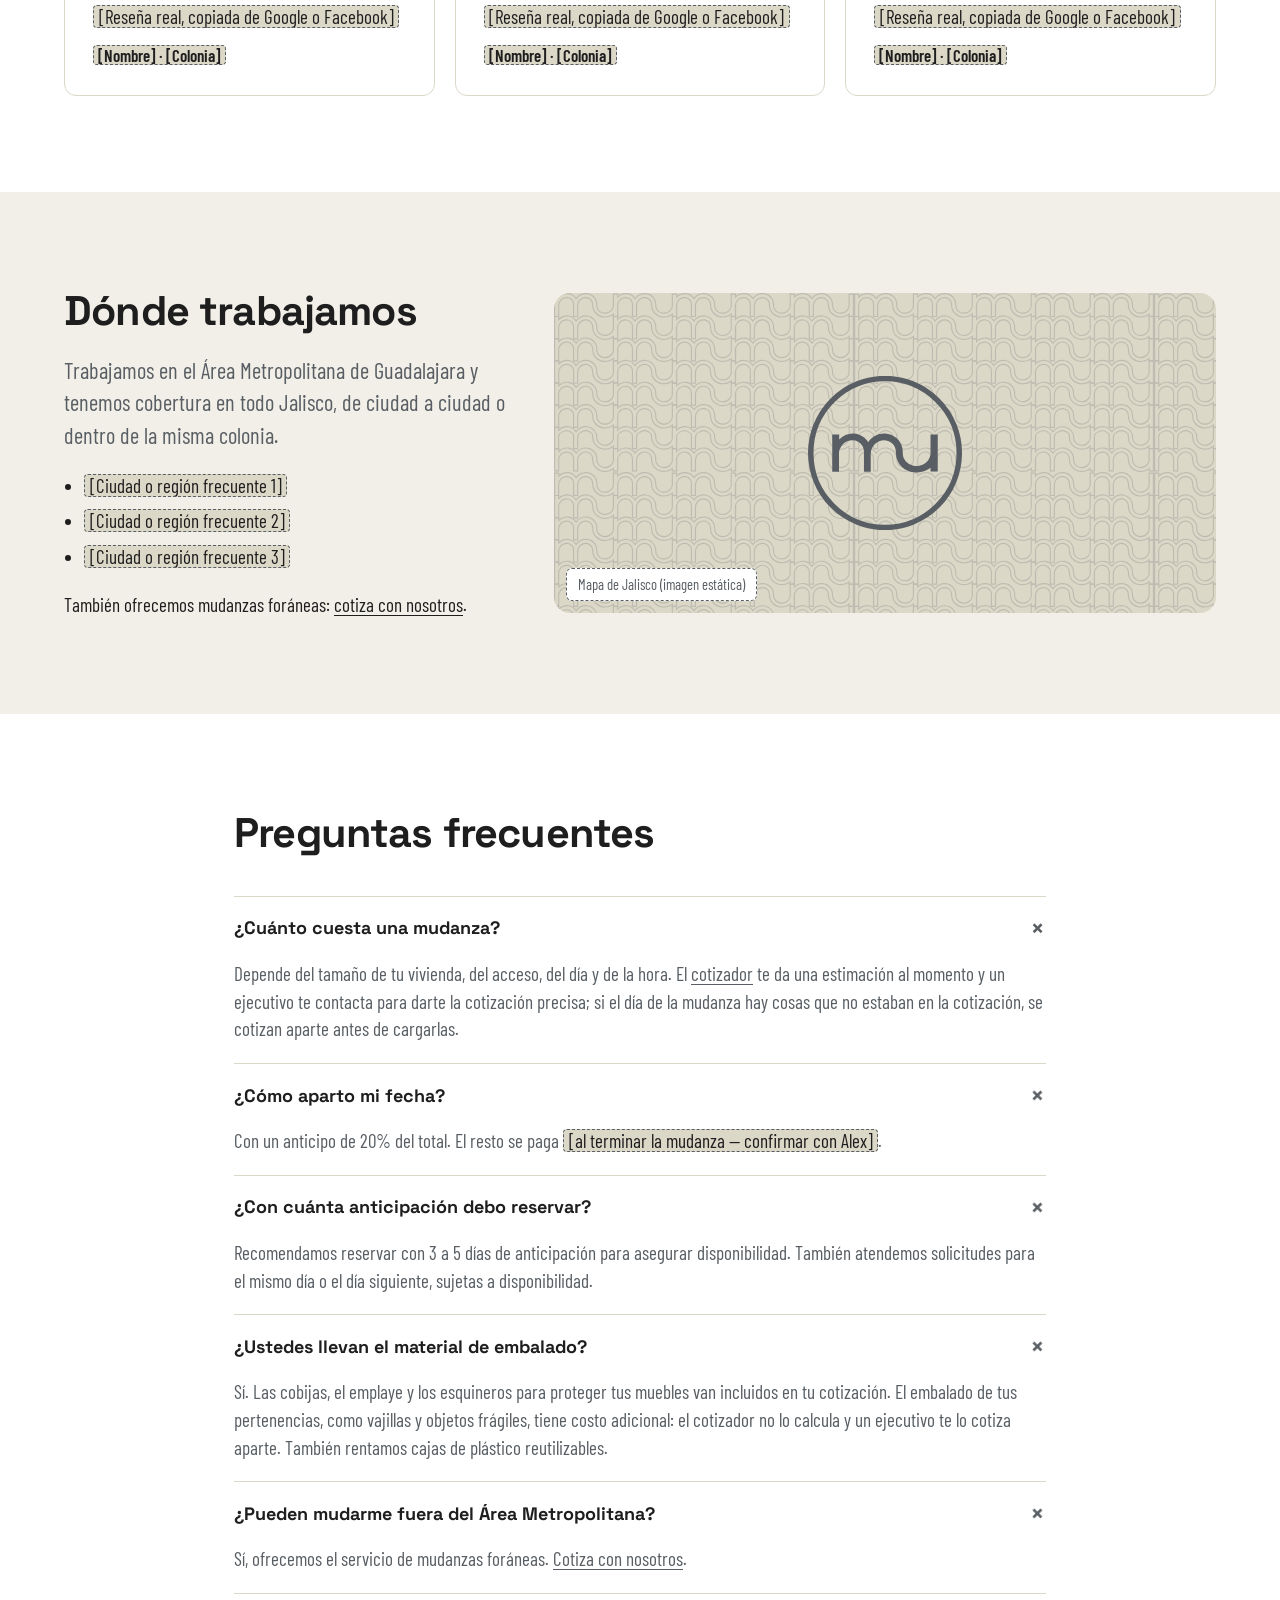
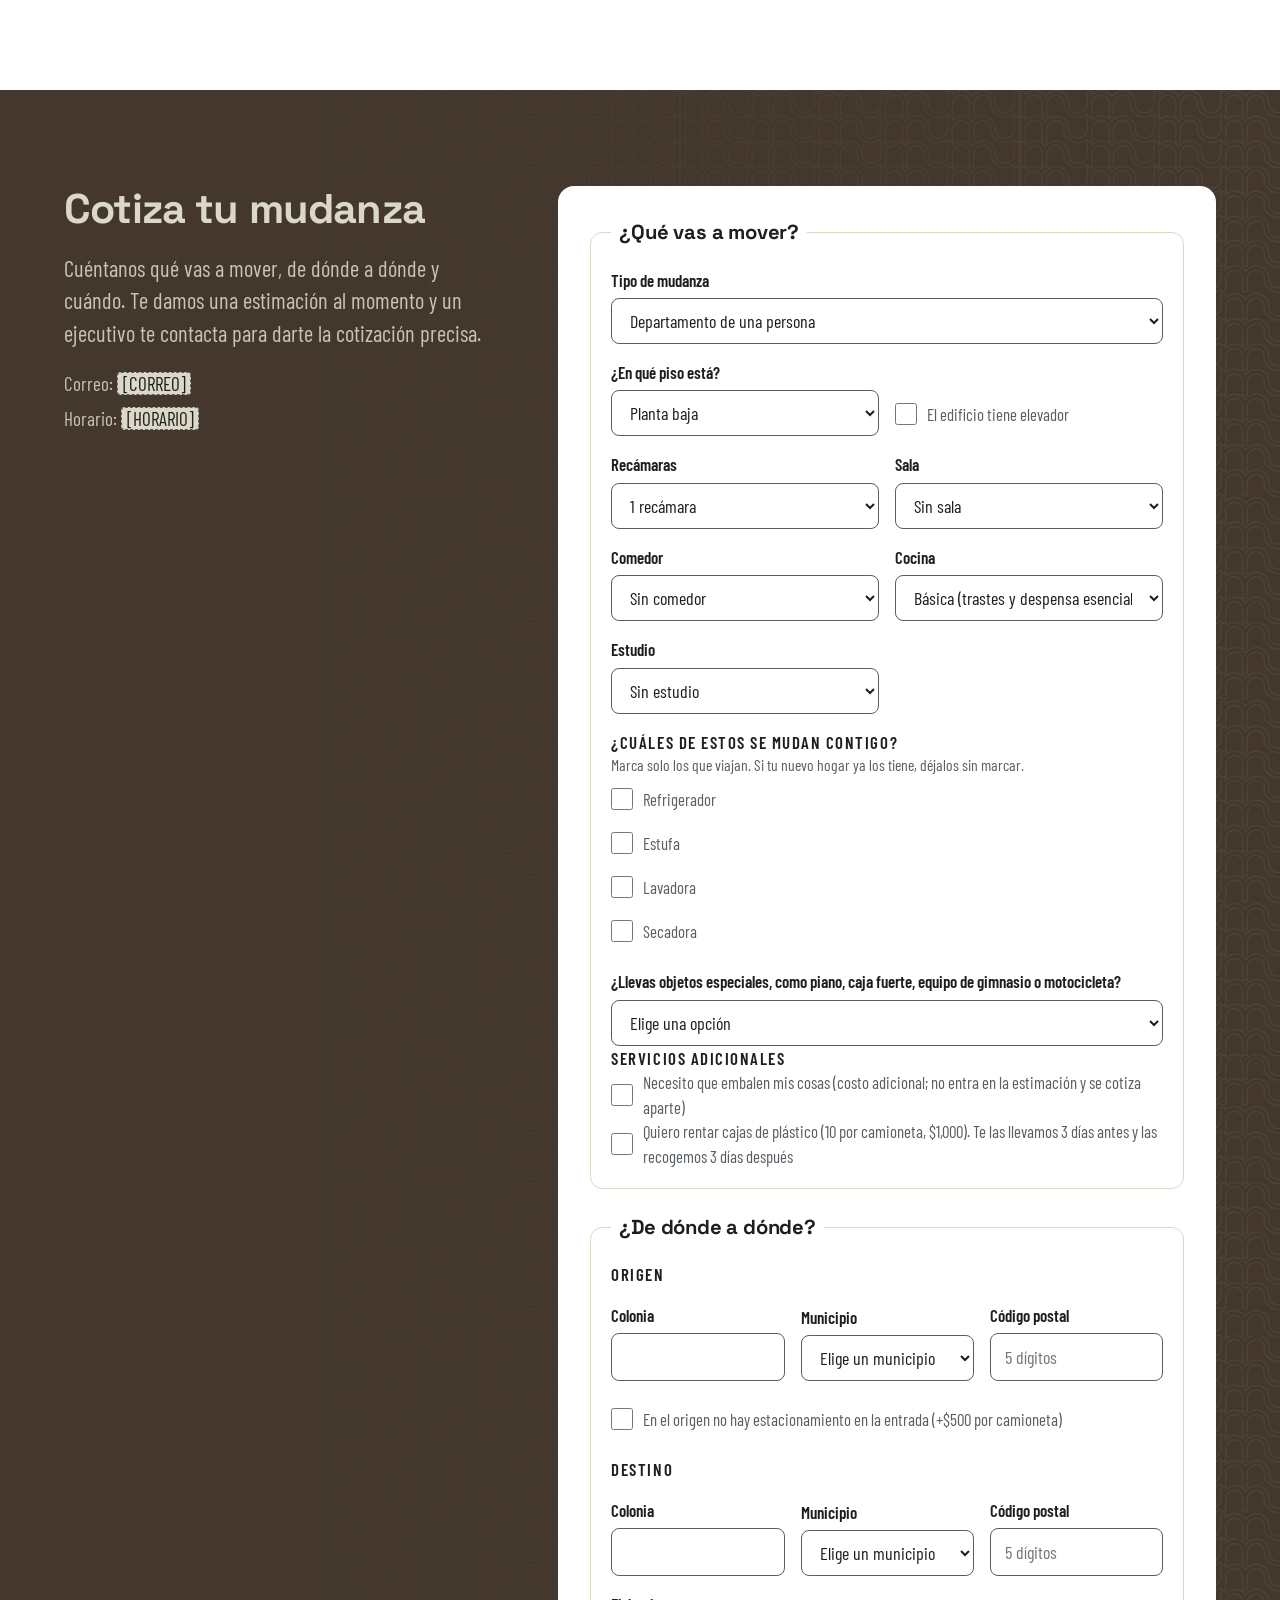
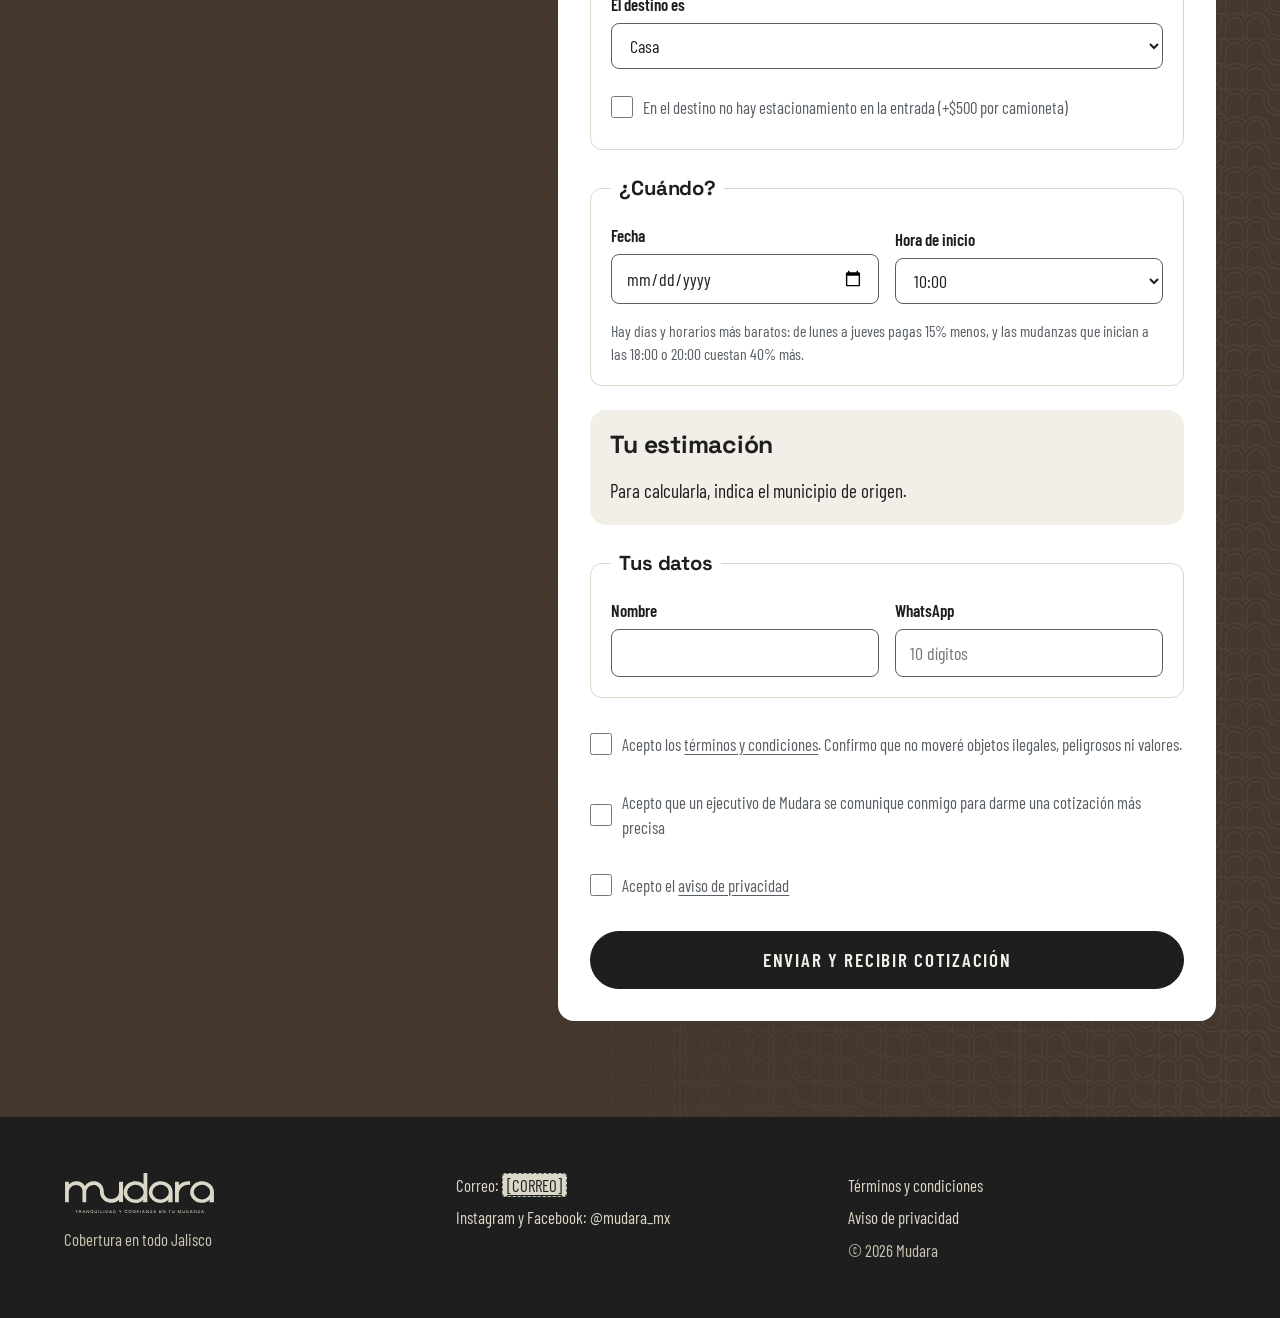
==== commit 9a29b9b8: "Envío de cotizaciones: el formulario se conecta al webhook de n8n Co-Authored-By: Claude Fable 5.2 <" ====
--- a/index.html
+++ b/index.html
@@ -20,8 +20,8 @@
 <meta name="twitter:title" content="Mudara | Mudanzas en Jalisco">
 <meta name="twitter:description" content="Tranquilidad y confianza en tu mudanza. Cotiza en línea y recibe tu estimación al momento.">
 <meta name="twitter:image" content="https://mudara.com.mx/assets/img/og.jpg">
-<link rel="stylesheet" href="assets/css/tokens.css?v=12">
-<link rel="stylesheet" href="assets/css/main.css?v=12">
+<link rel="stylesheet" href="assets/css/tokens.css?v=13">
+<link rel="stylesheet" href="assets/css/main.css?v=13">
 </head>
 <body>
 <a class="saltar" href="#contenido">Saltar al contenido</a>
@@ -498,8 +498,8 @@
   <a class="boton boton-relleno" href="#cotizar">Cotizar mi mudanza</a>
 </div>
 
-<script src="assets/js/config.js?v=12"></script>
-<script src="assets/js/main.js?v=12"></script>
-<script src="assets/js/cotizador.js?v=12"></script>
+<script src="assets/js/config.js?v=13"></script>
+<script src="assets/js/main.js?v=13"></script>
+<script src="assets/js/cotizador.js?v=13"></script>
 </body>
 </html>
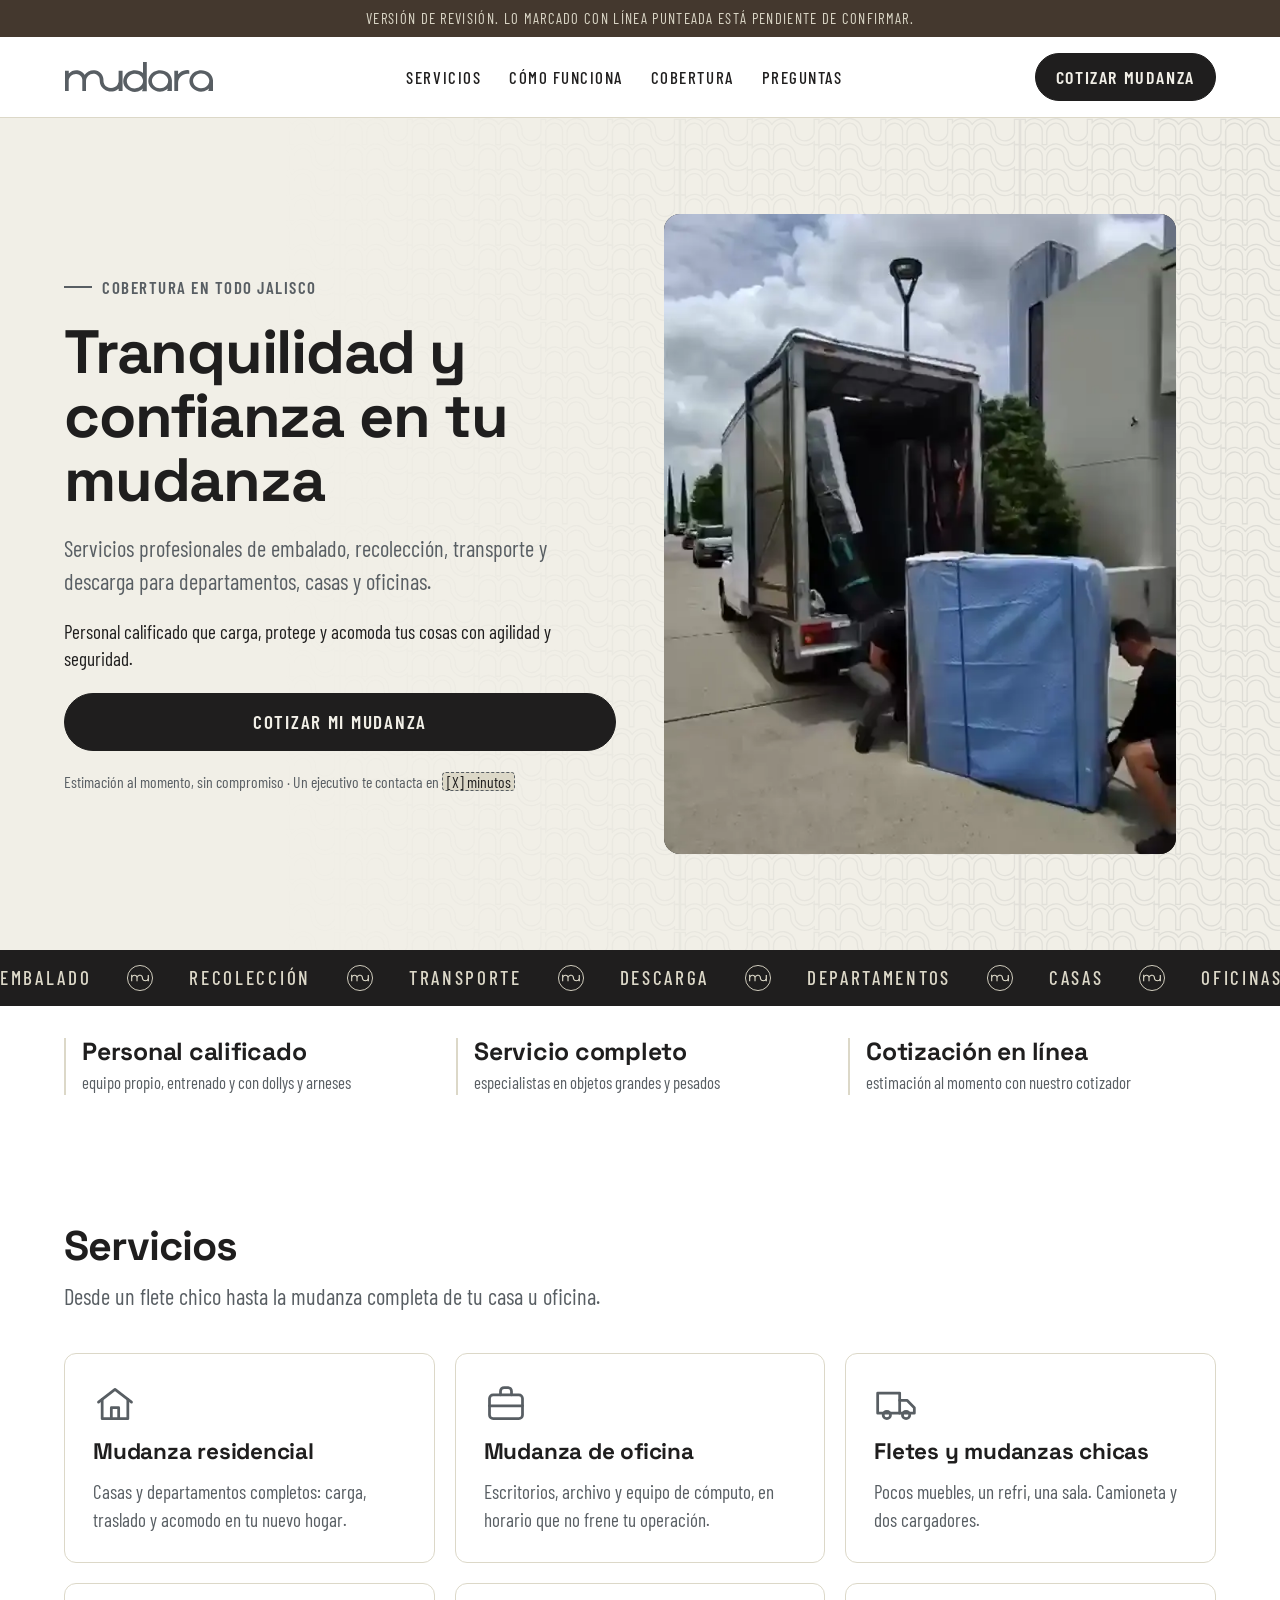
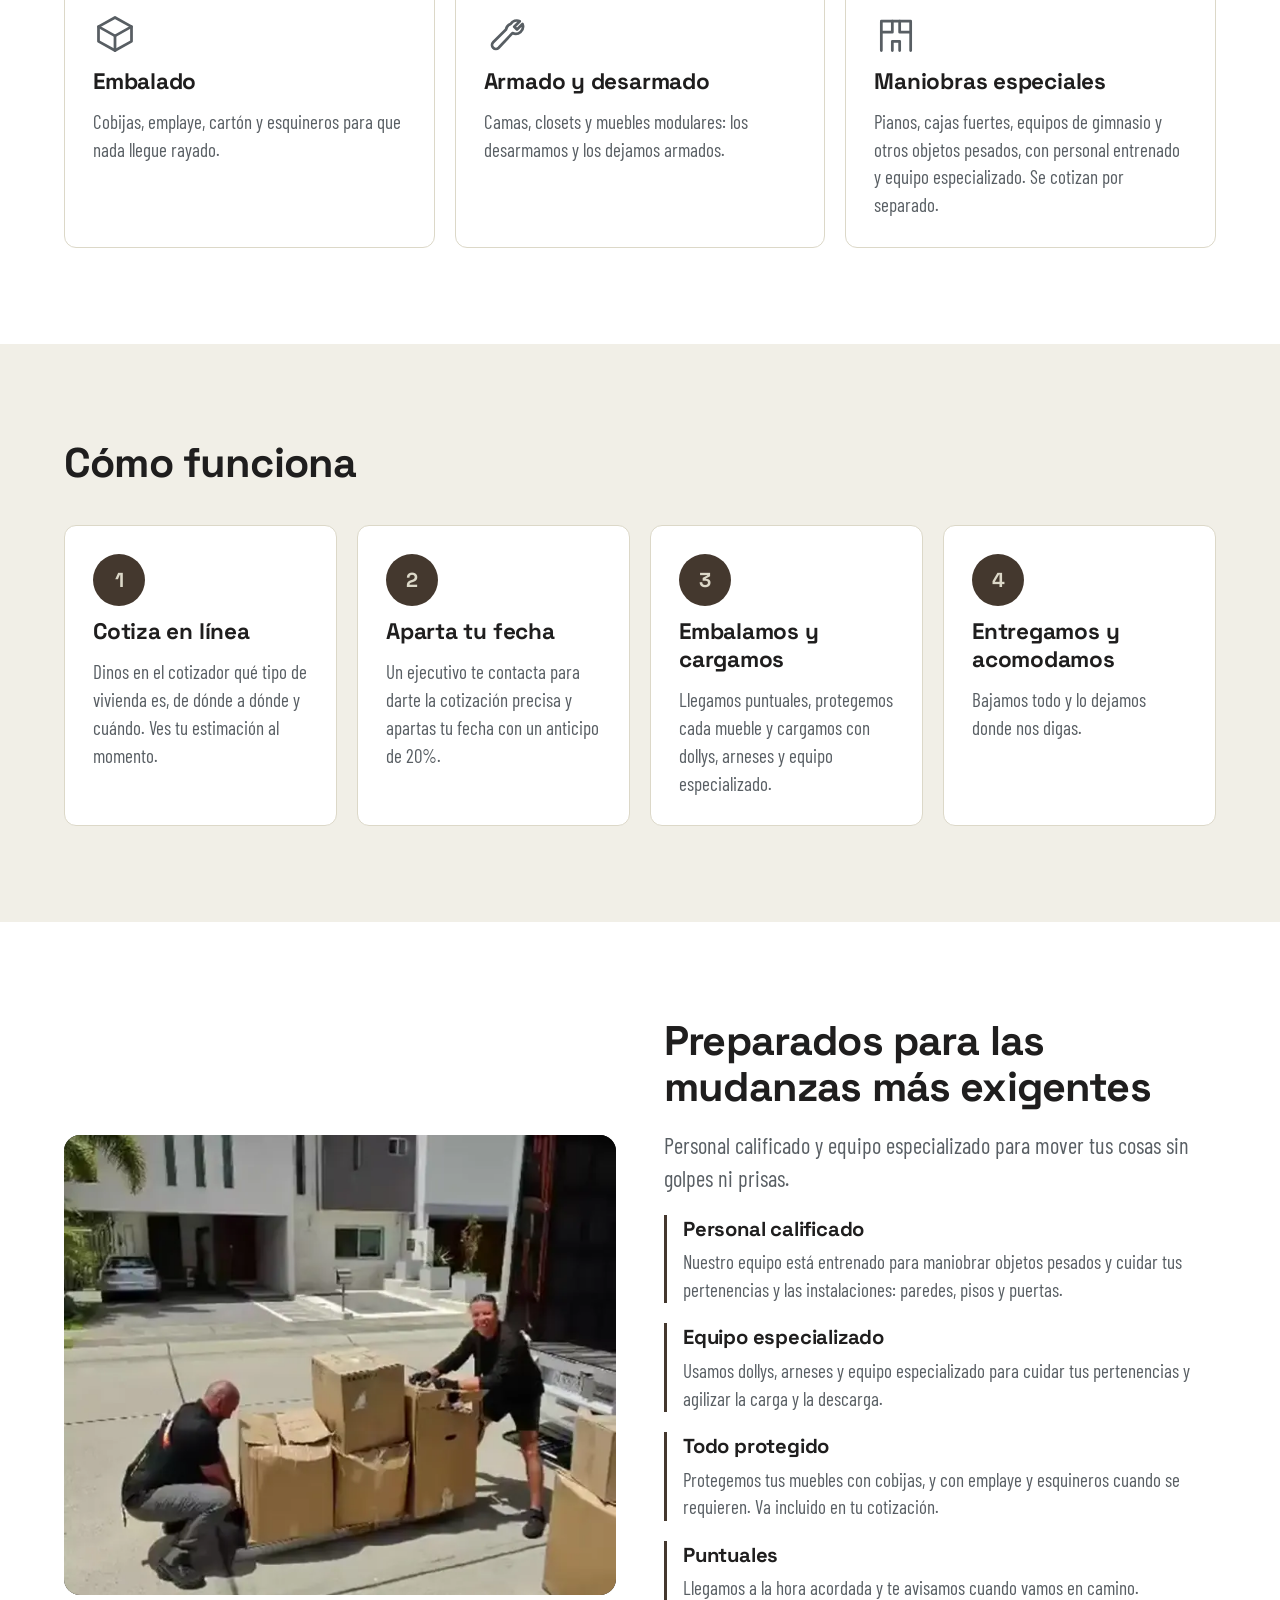
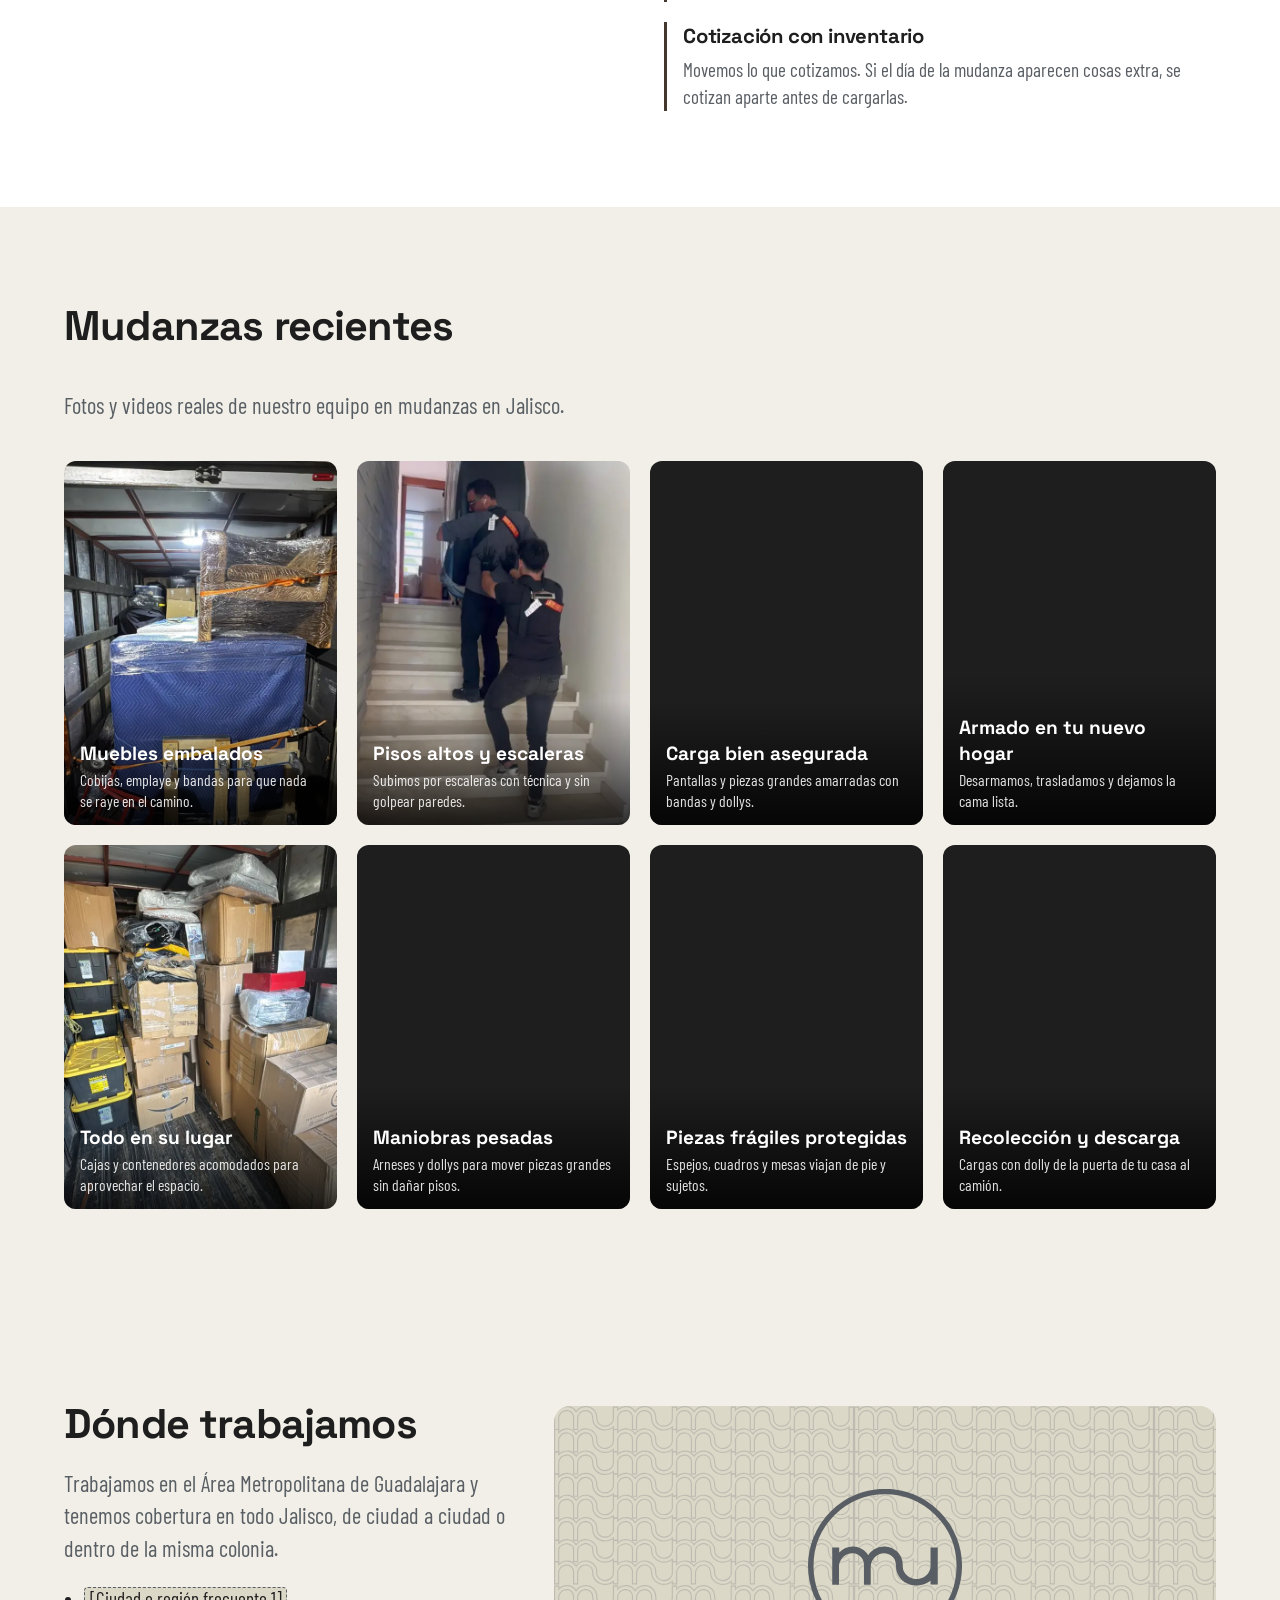
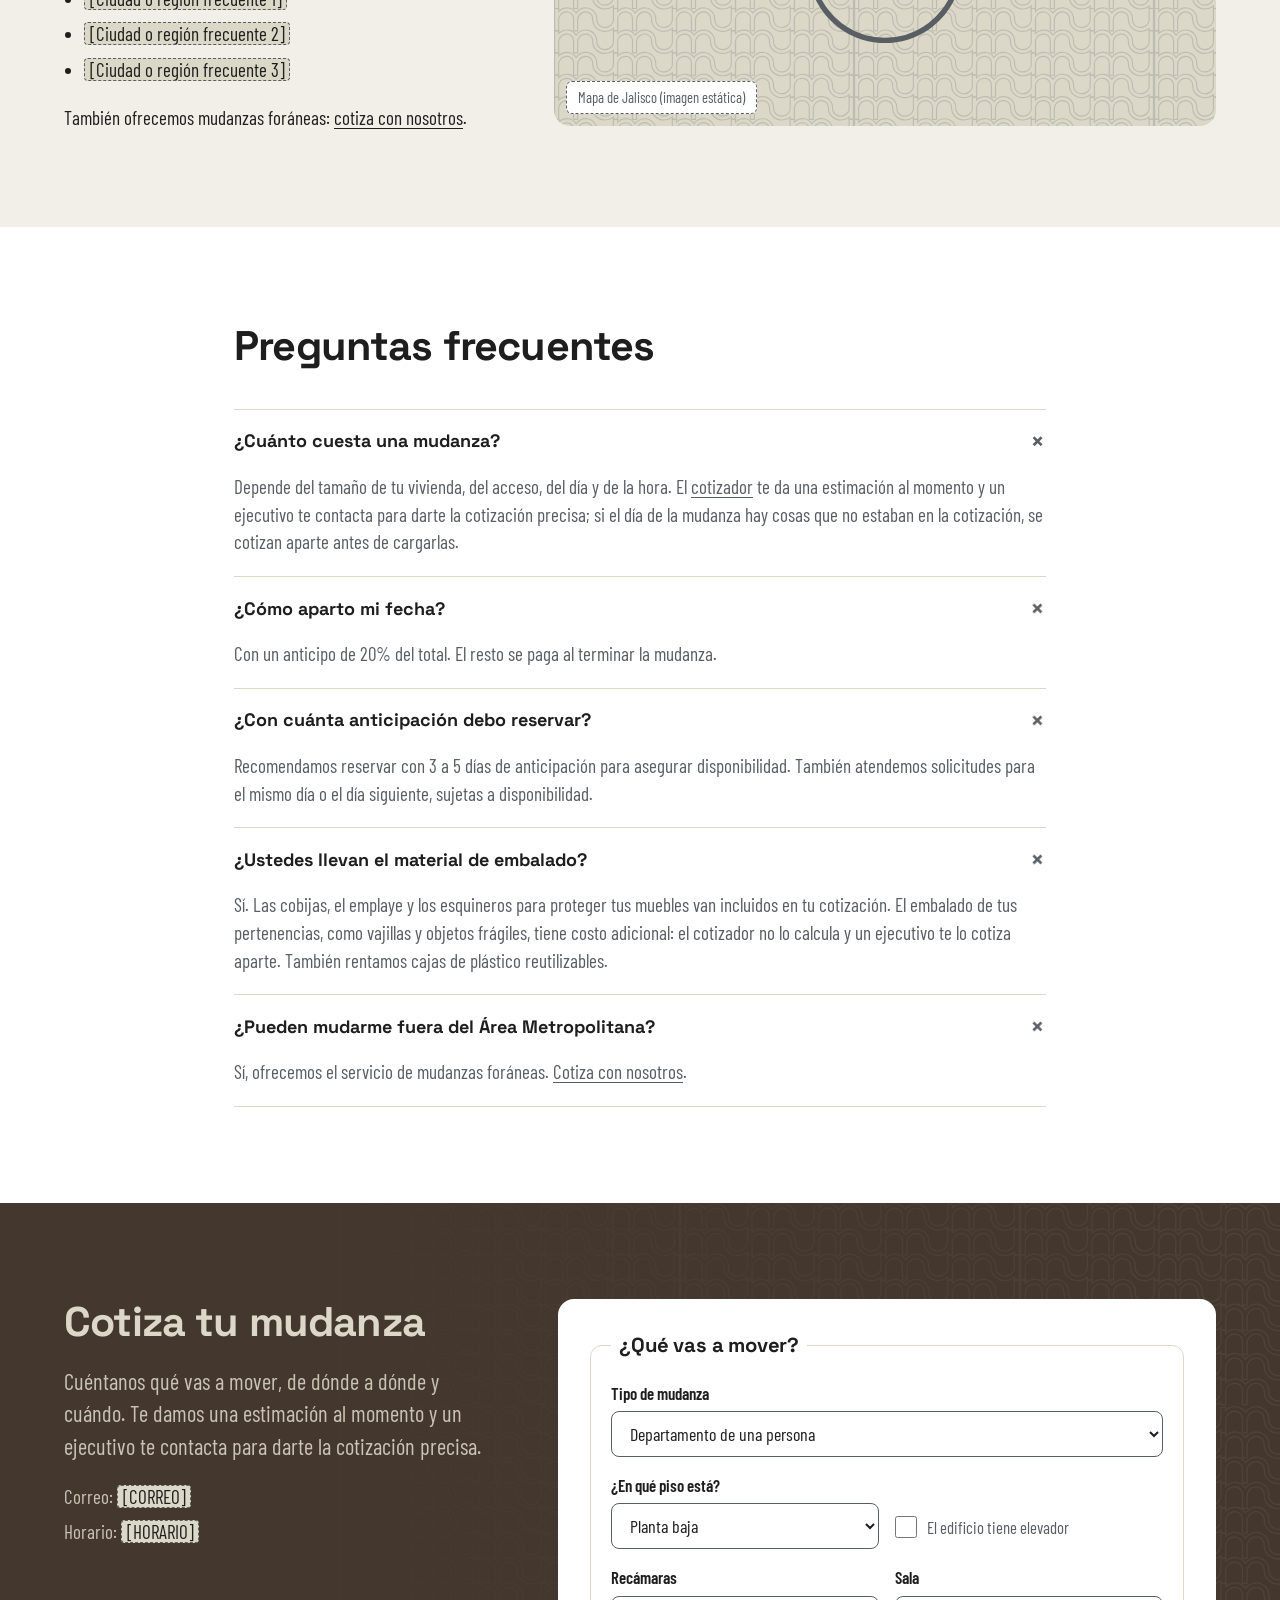
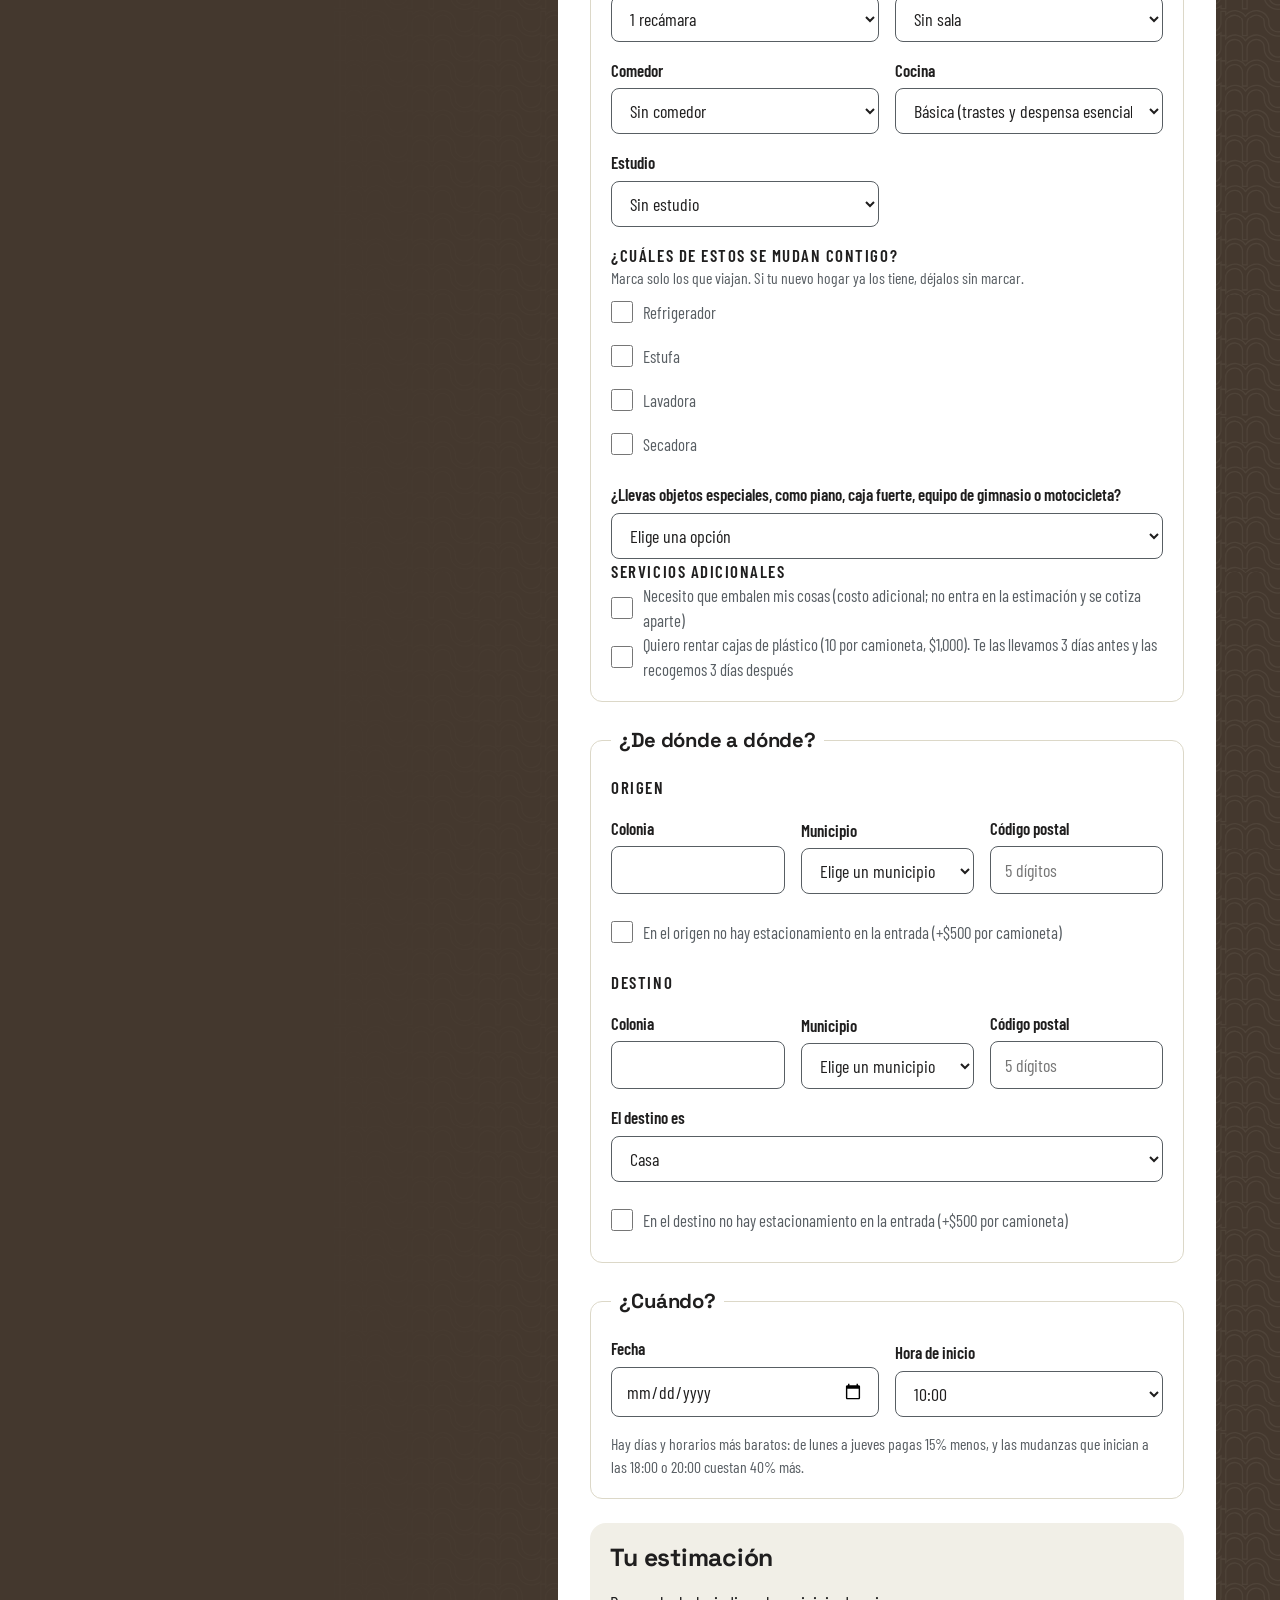
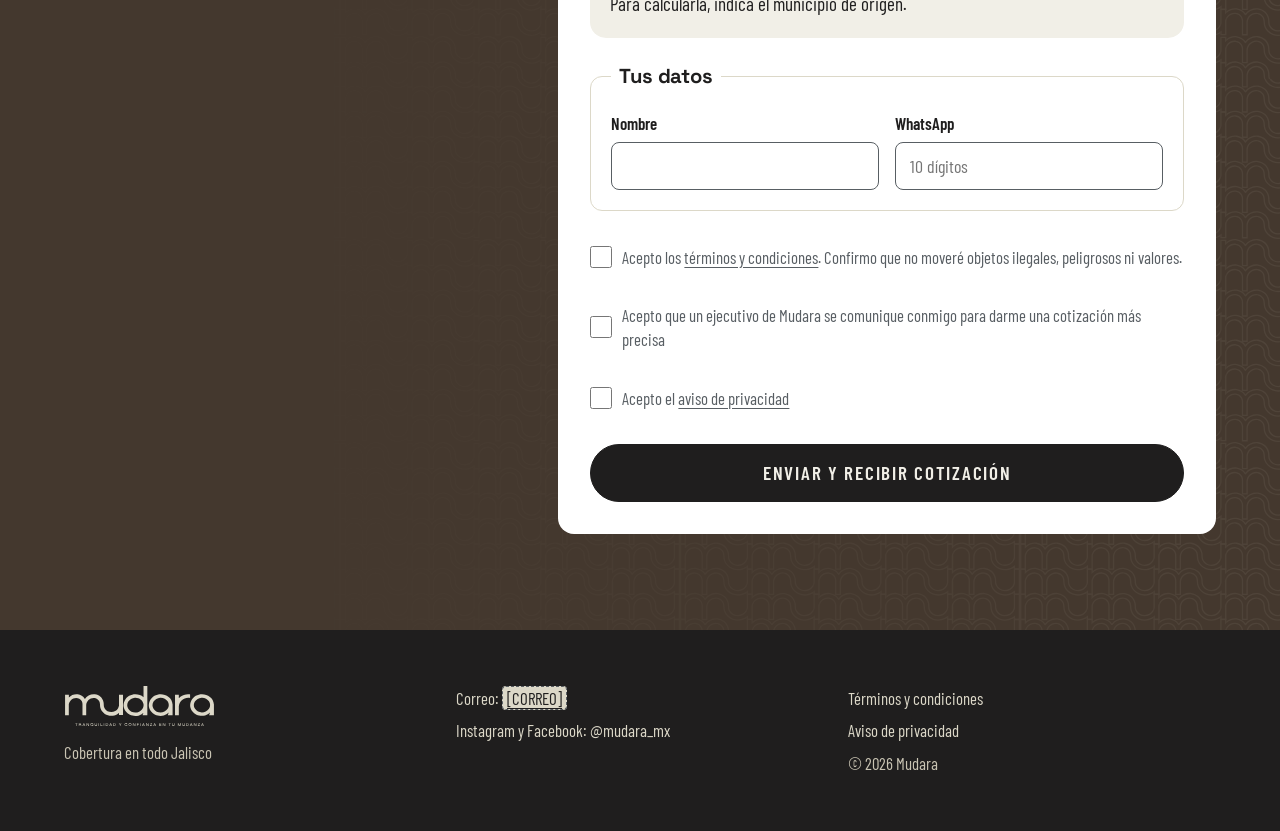
==== commit 46fd71a3: "Correcciones de Alex: pago del resto al terminar, sin número de mudanzas y sin sección de reseñas Co" ====
--- a/index.html
+++ b/index.html
@@ -20,8 +20,8 @@
 <meta name="twitter:title" content="Mudara | Mudanzas en Jalisco">
 <meta name="twitter:description" content="Tranquilidad y confianza en tu mudanza. Cotiza en línea y recibe tu estimación al momento.">
 <meta name="twitter:image" content="https://mudara.com.mx/assets/img/og.jpg">
-<link rel="stylesheet" href="assets/css/tokens.css?v=13">
-<link rel="stylesheet" href="assets/css/main.css?v=13">
+<link rel="stylesheet" href="assets/css/tokens.css?v=14">
+<link rel="stylesheet" href="assets/css/main.css?v=14">
 </head>
 <body>
 <a class="saltar" href="#contenido">Saltar al contenido</a>
@@ -86,8 +86,8 @@
 
 <section class="franja" aria-label="Por qué confiar en Mudara">
   <div class="contenedor franja-rejilla">
-    <div class="dato" data-config-hide-if-empty>
-      <strong class="pendiente" data-config="mudanzasRealizadas">[N]+</strong>
+    <div class="dato" data-config-hide-if-empty hidden>
+      <strong data-config="mudanzasRealizadas"></strong>
       <span>mudanzas realizadas</span>
     </div>
     <div class="dato"><strong>Personal calificado</strong><span>equipo propio, entrenado y con dollys y arneses</span></div>
@@ -270,7 +270,7 @@
       </details>
       <details>
         <summary>¿Cómo aparto mi fecha?</summary>
-        <p>Con un anticipo de <span data-config="anticipoPorcentaje">20%</span> del total. El resto se paga <span class="pendiente">[al terminar la mudanza — confirmar con Alex]</span>.</p>
+        <p>Con un anticipo de <span data-config="anticipoPorcentaje">20%</span> del total. El resto se paga al terminar la mudanza.</p>
       </details>
       <details>
         <summary>¿Con cuánta anticipación debo reservar?</summary>
@@ -498,8 +498,8 @@
   <a class="boton boton-relleno" href="#cotizar">Cotizar mi mudanza</a>
 </div>
 
-<script src="assets/js/config.js?v=13"></script>
-<script src="assets/js/main.js?v=13"></script>
-<script src="assets/js/cotizador.js?v=13"></script>
+<script src="assets/js/config.js?v=14"></script>
+<script src="assets/js/main.js?v=14"></script>
+<script src="assets/js/cotizador.js?v=14"></script>
 </body>
 </html>
--- a/assets/css/main.css
+++ b/assets/css/main.css
@@ -441,6 +441,9 @@
 .anima .aparece.visto { opacity: 1; transform: none; }
 /* Al terminar la entrada se quita la clase, para que el hover vuelva a responder sin retraso */
 
+/* Franja de datos con tres datos (sin el número de mudanzas) */
+@media (min-width: 560px) { .franja-rejilla:has(> .dato[hidden]) { grid-template-columns: repeat(3, 1fr); } }
+
 /* Fotos y video reales */
 .foto-real { padding: 0; margin: 0; background: var(--marca-negro); }
 .foto-medio { position: absolute; inset: 0; width: 100%; height: 100%; object-fit: cover; }
